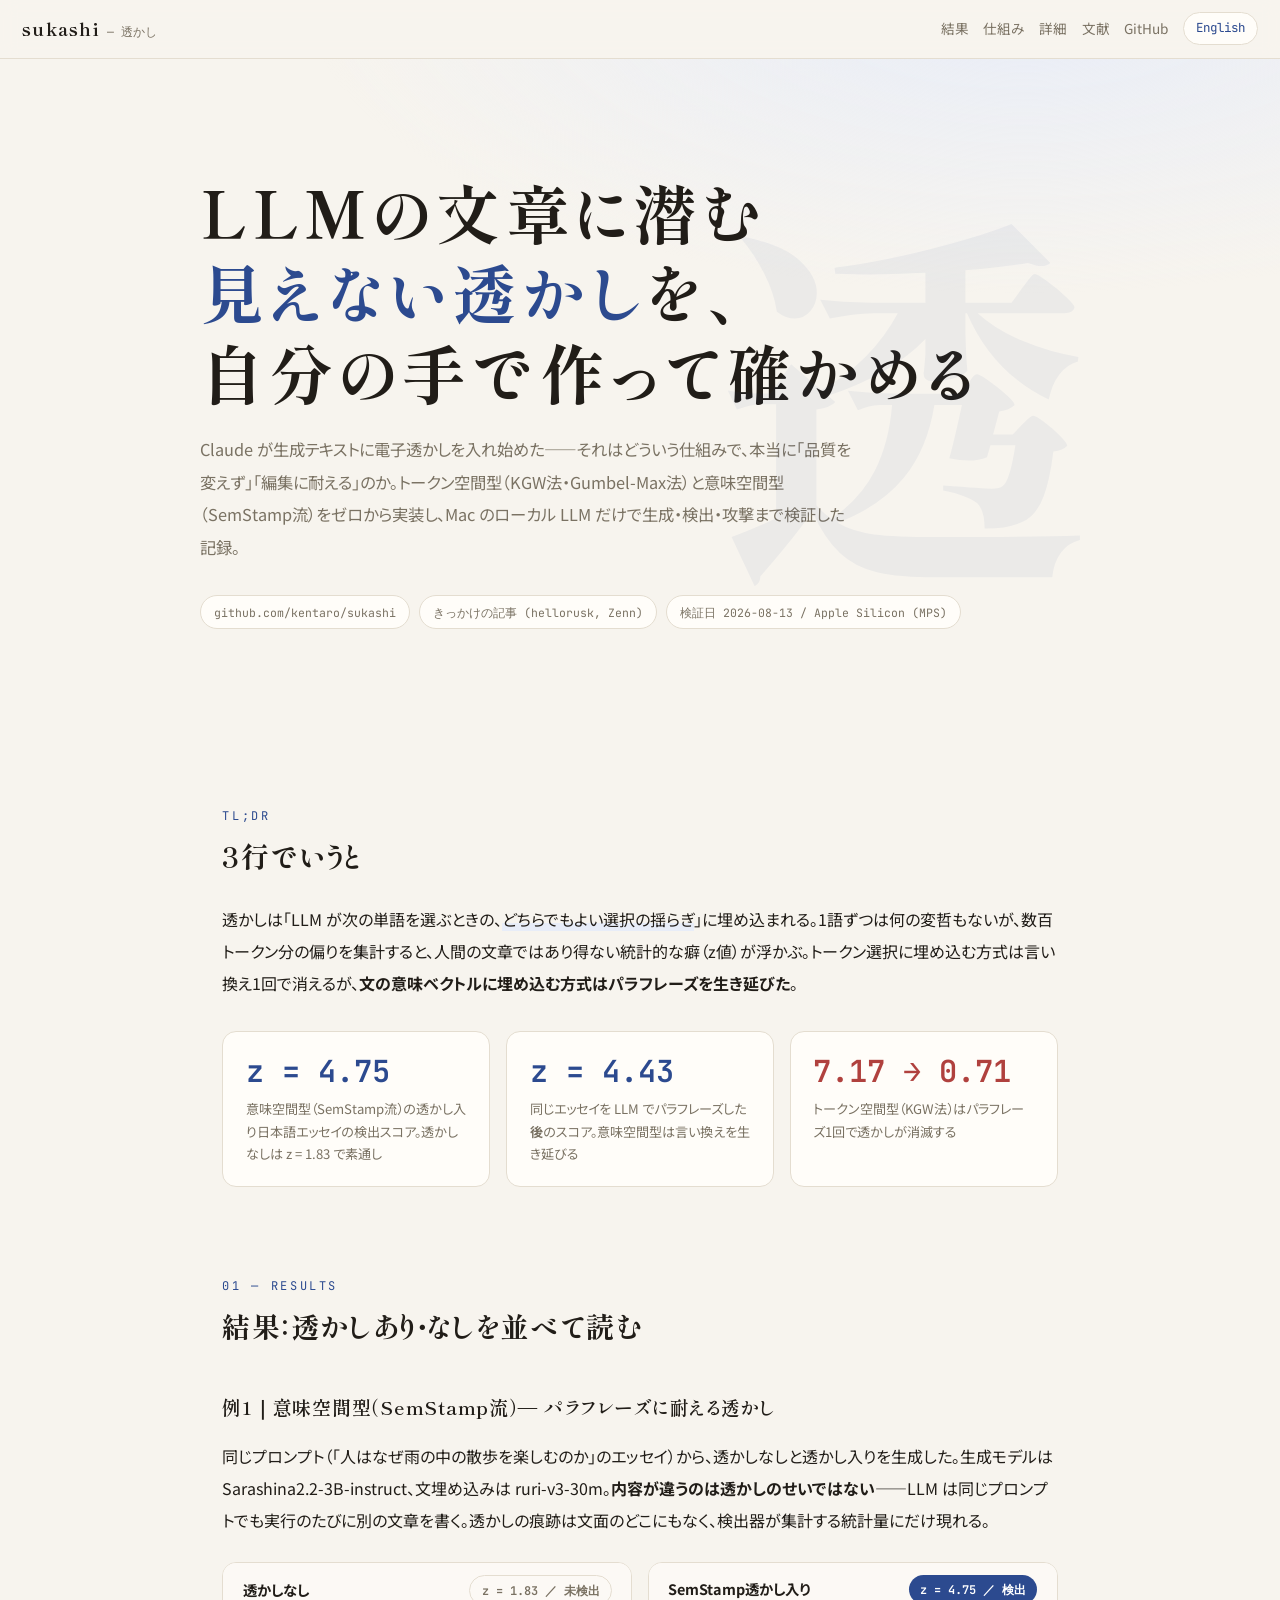
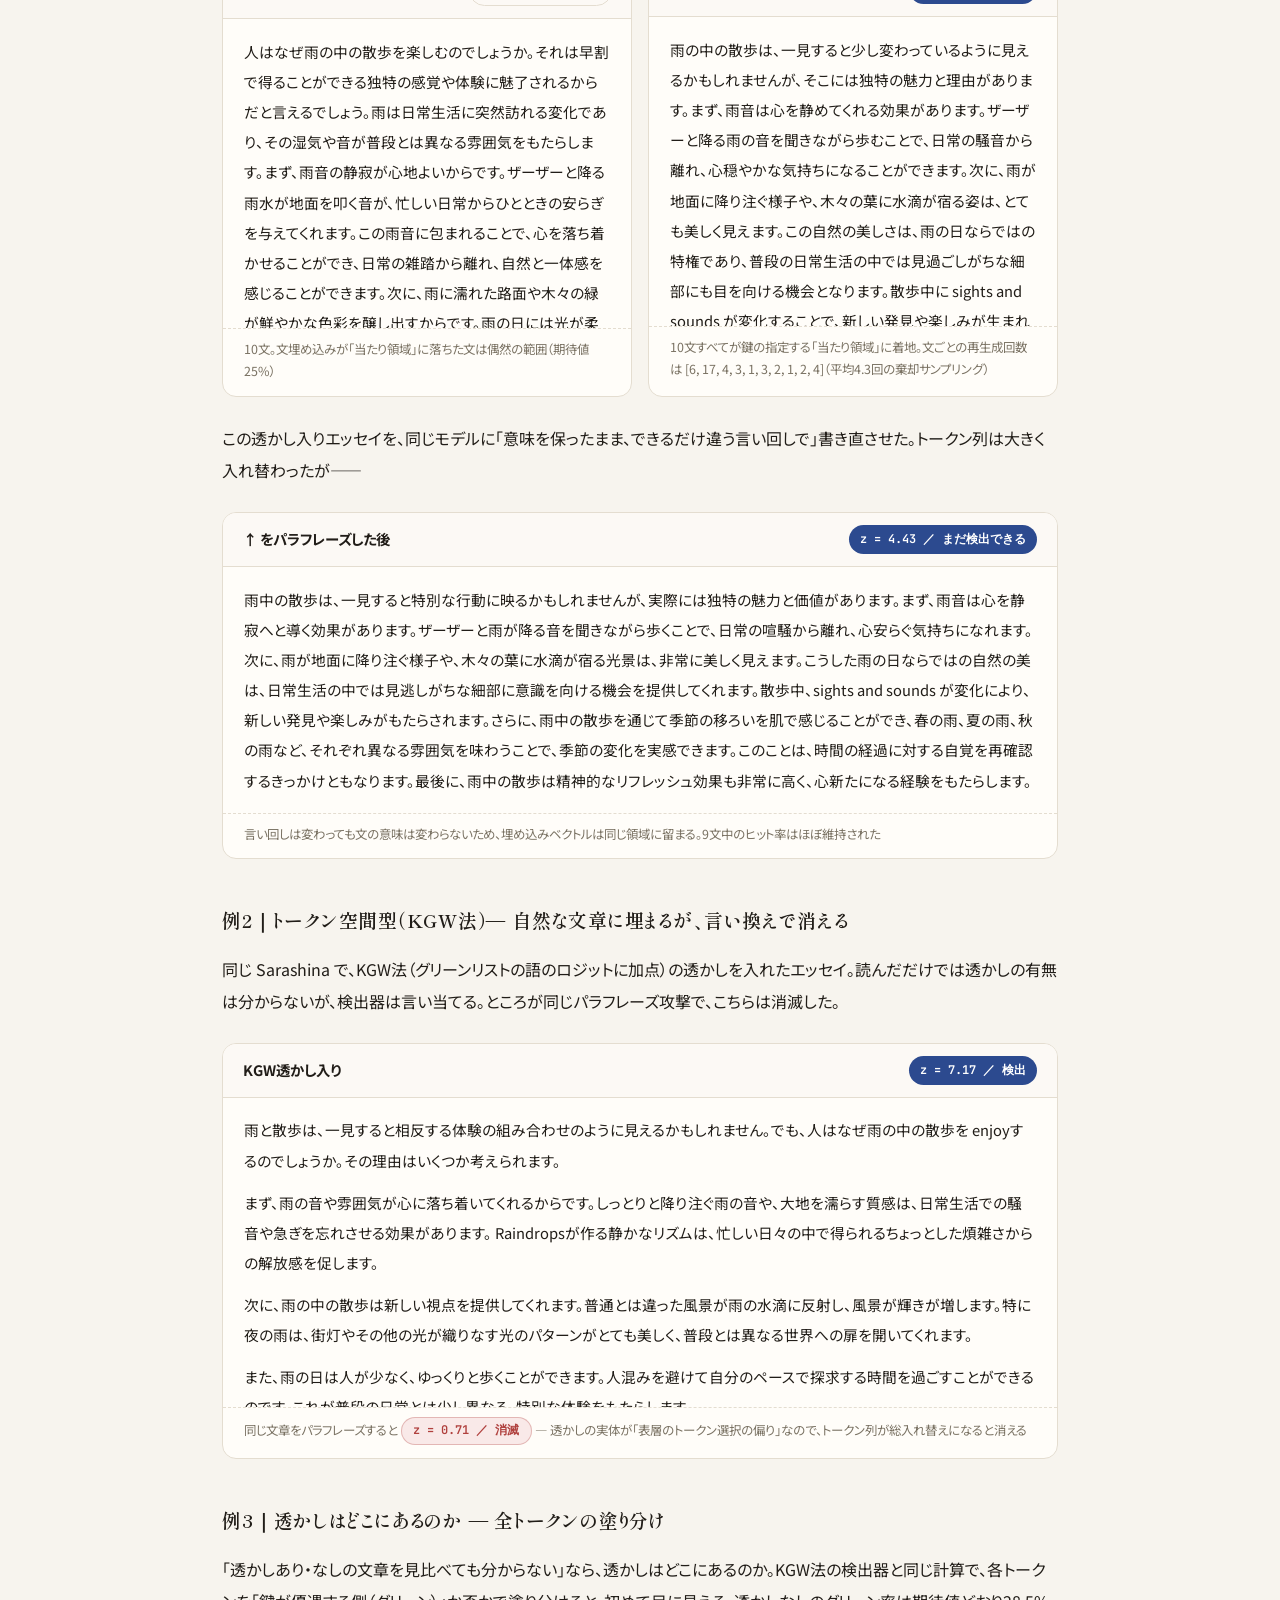
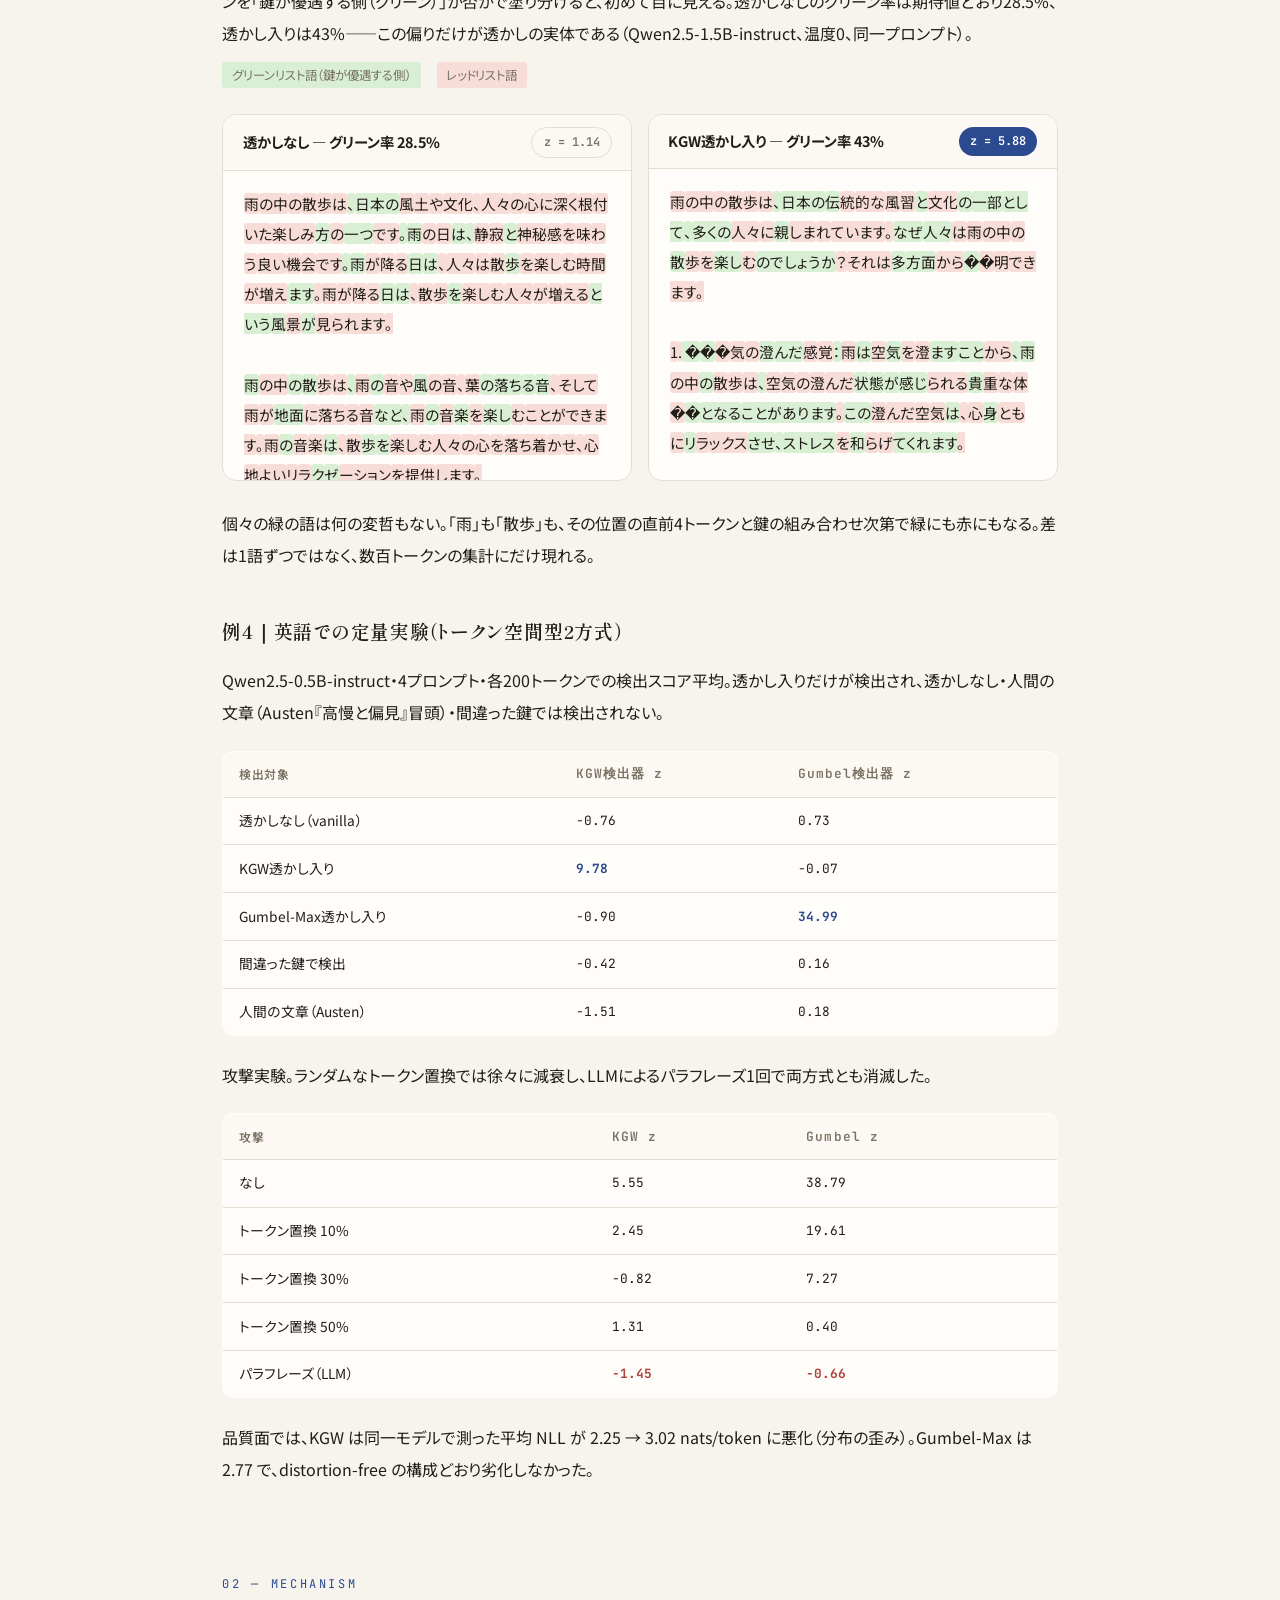
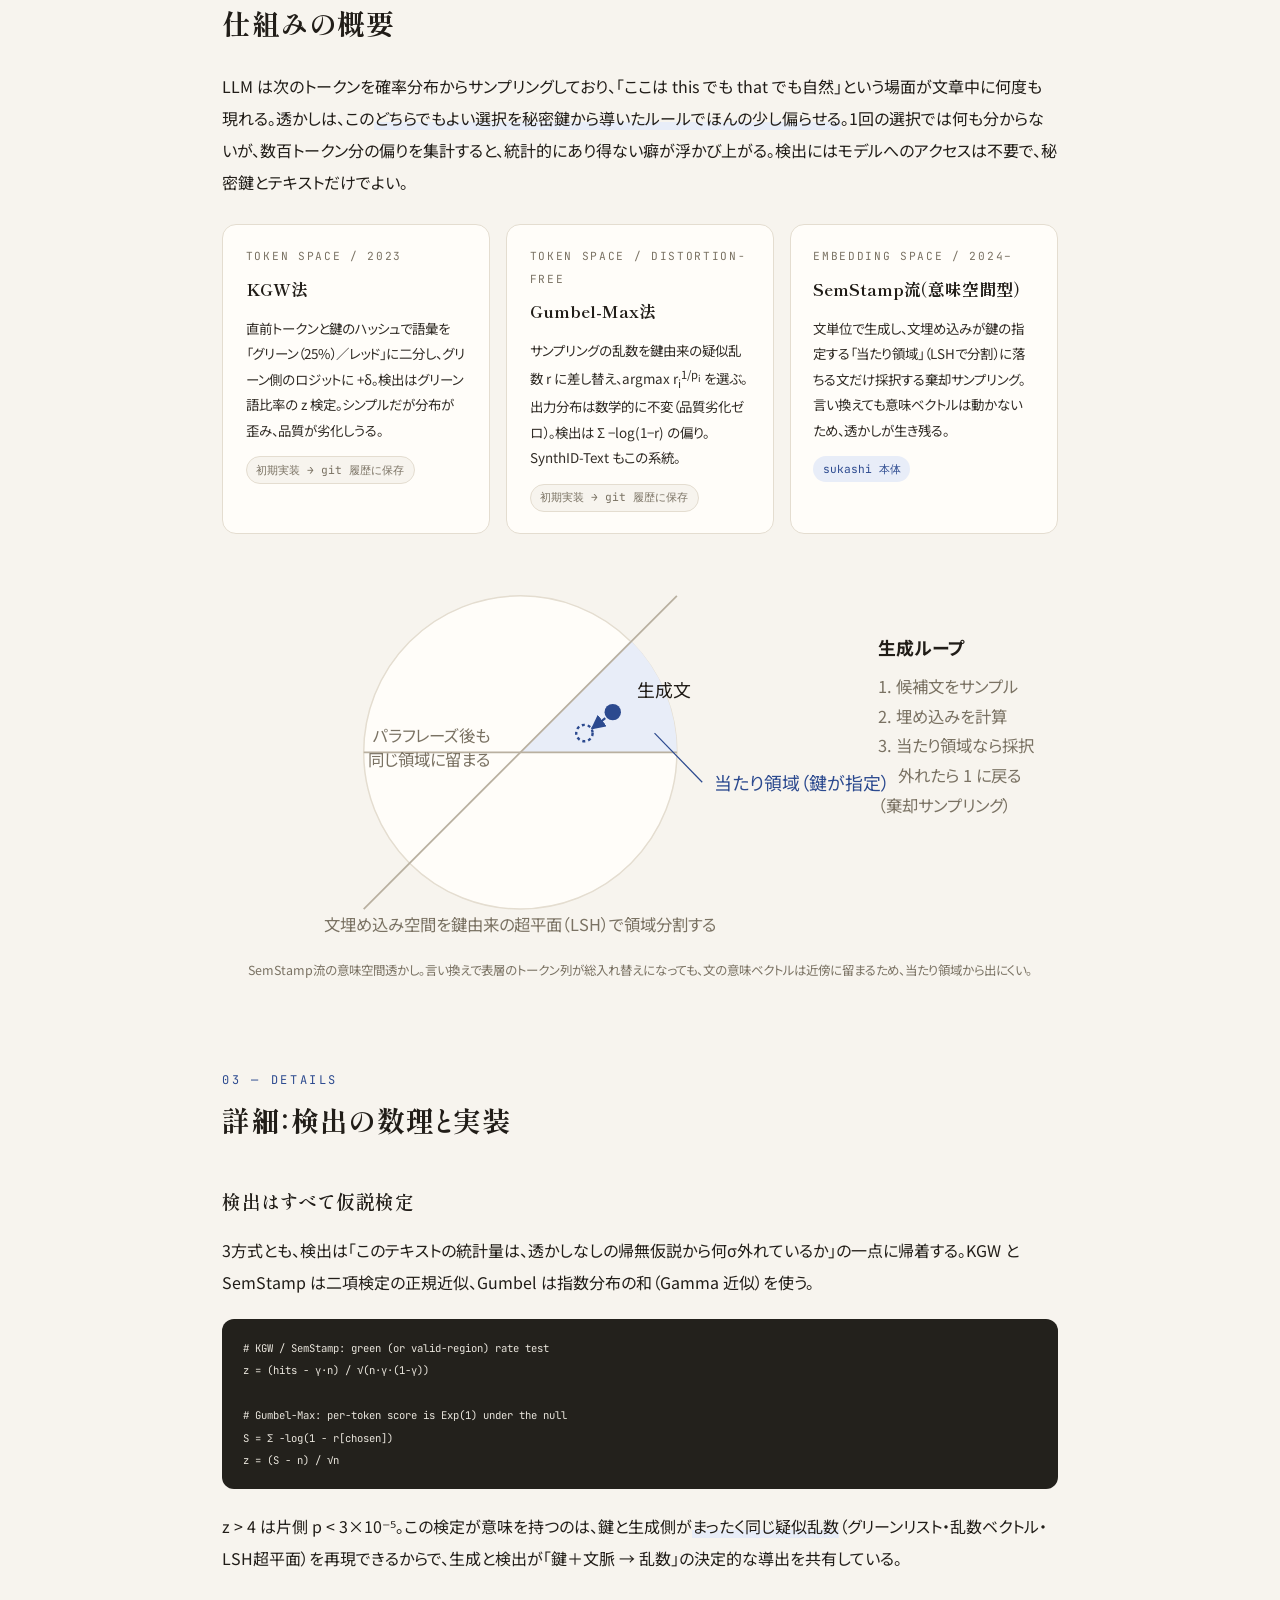
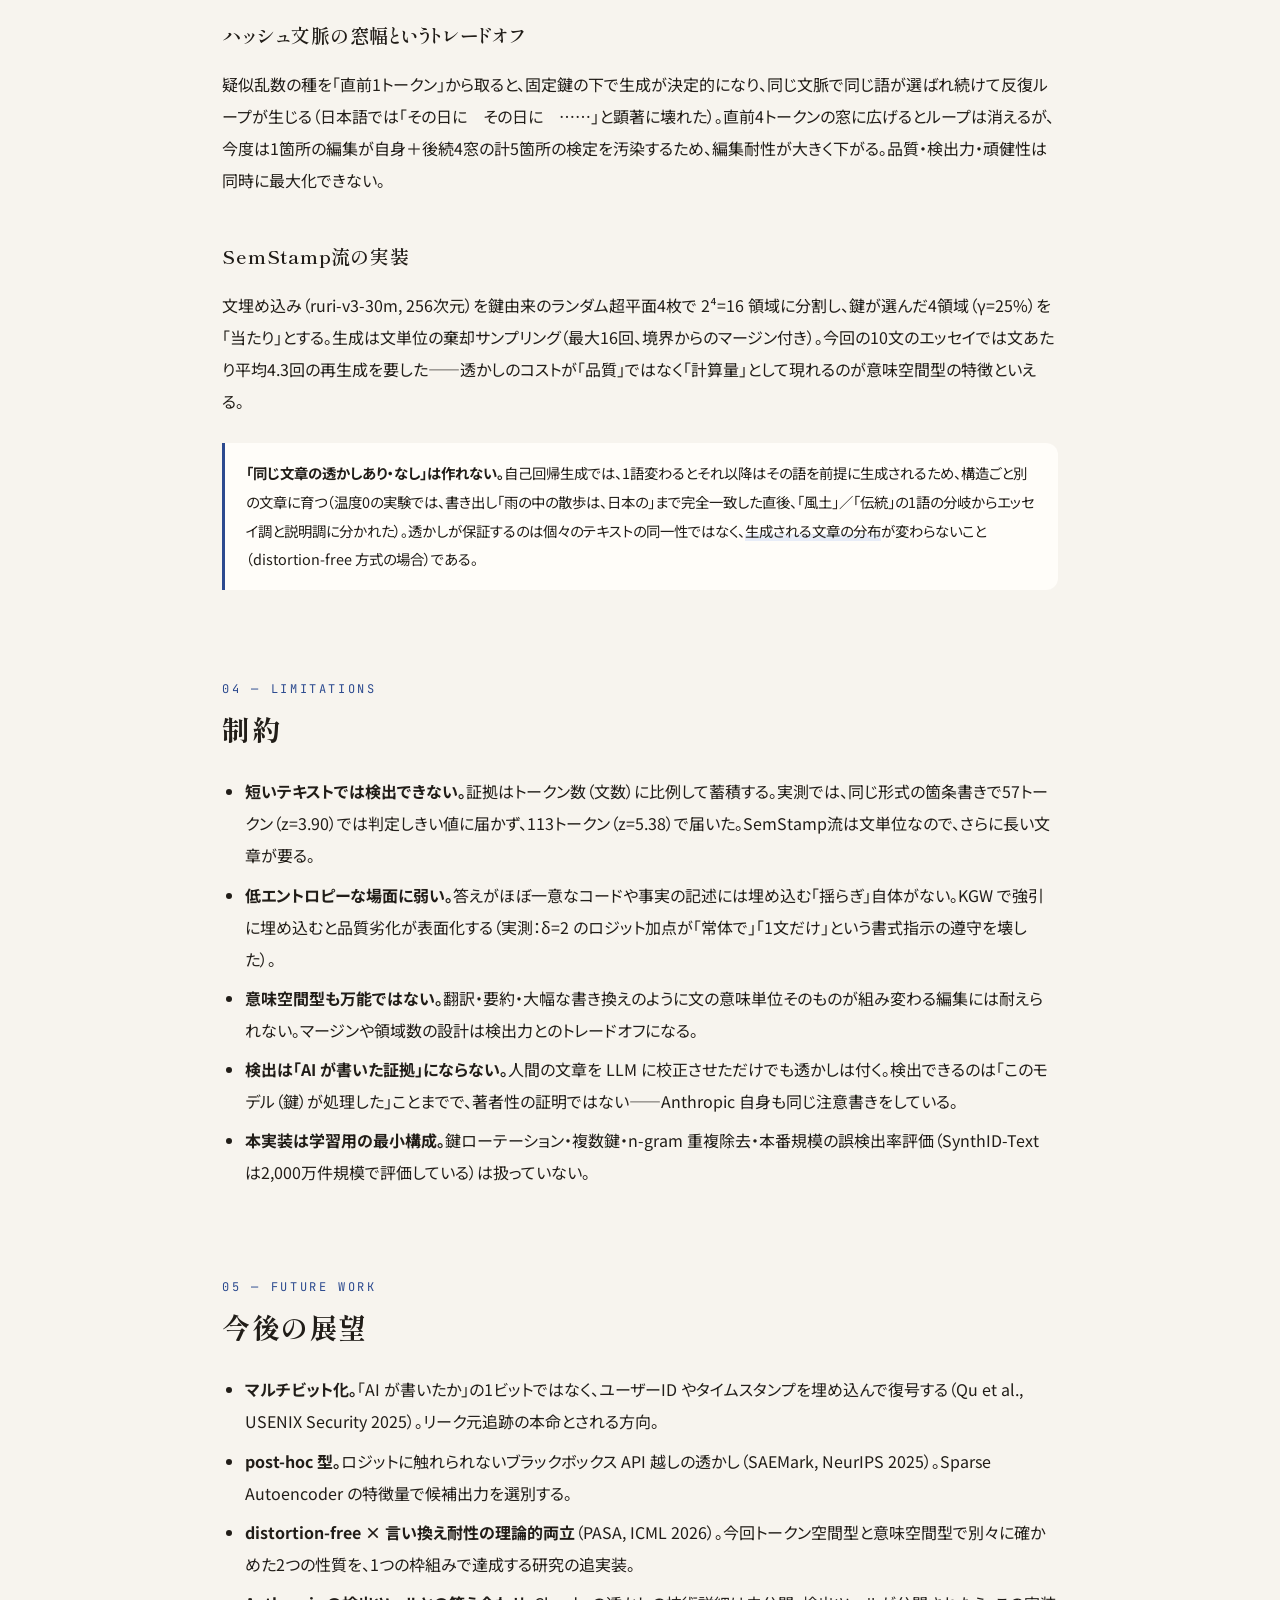
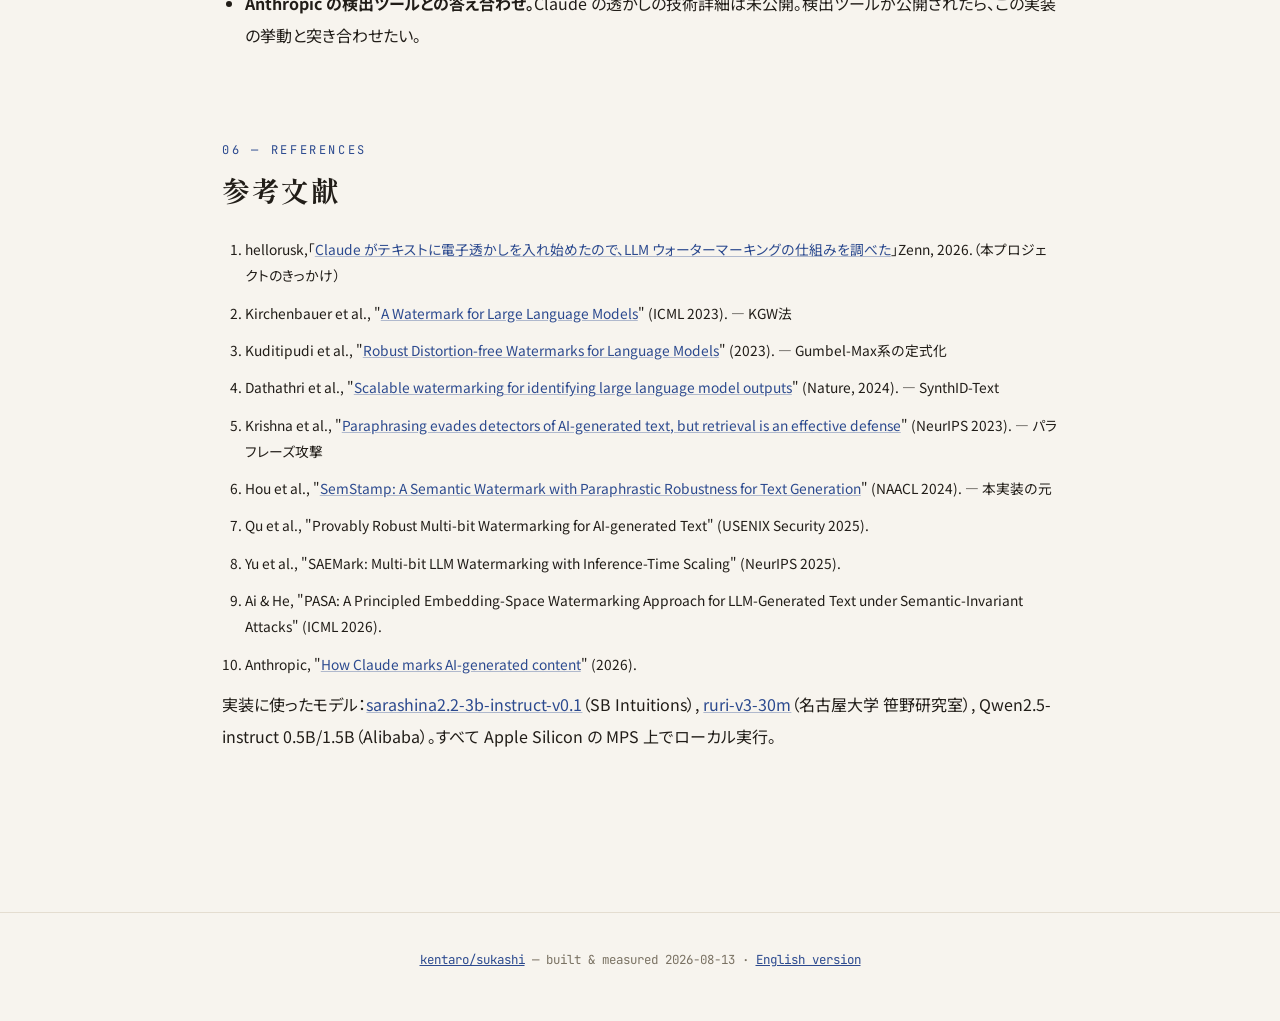
==== docs/index.html @ 8abce8b2 "Add bilingual GitHub Pages site with results, mechanism, and references" ====
<!doctype html>
<html lang="ja">
<head>
<meta charset="utf-8">
<meta name="viewport" content="width=device-width, initial-scale=1">
<title>sukashi — LLMテキスト電子透かしをスクラッチ実装して確かめる</title>
<meta name="description" content="LLMテキスト電子透かし（KGW法・Gumbel-Max法・SemStamp流意味空間型）をゼロから実装し、検出・攻撃・パラフレーズ耐性をローカルLLMで検証した記録">
<link rel="icon" href="data:image/svg+xml,<svg xmlns='http://www.w3.org/2000/svg' viewBox='0 0 100 100'><text y='.9em' font-size='90'>💠</text></svg>">
<link rel="preconnect" href="https://fonts.googleapis.com">
<link rel="preconnect" href="https://fonts.gstatic.com" crossorigin>
<link href="https://fonts.googleapis.com/css2?family=Shippori+Mincho:wght@500;600;700&family=Noto+Sans+JP:wght@400;500;700&family=JetBrains+Mono:wght@400;600&display=swap" rel="stylesheet">
<link rel="stylesheet" href="assets/style.css">
</head>
<body>

<nav>
  <a class="brand" href="#">sukashi<small>— 透かし</small></a>
  <div class="links">
    <a href="#results">結果</a>
    <a href="#how">仕組み</a>
    <a href="#details">詳細</a>
    <a href="#refs">文献</a>
    <a href="https://github.com/kentaro/sukashi">GitHub</a>
    <a class="lang" href="en/">English</a>
  </div>
</nav>

<header class="hero">
  <div class="hero-inner">
    <div class="glyph">透</div>
    <h1>LLMの文章に潜む<br><span class="accent">見えない透かし</span>を、<br>自分の手で作って確かめる</h1>
    <p class="tagline">Claude が生成テキストに電子透かしを入れ始めた——それはどういう仕組みで、本当に「品質を変えず」「編集に耐える」のか。トークン空間型（KGW法・Gumbel-Max法）と意味空間型（SemStamp流）をゼロから実装し、Mac のローカル LLM だけで生成・検出・攻撃まで検証した記録。</p>
    <div class="meta">
      <a class="chip" href="https://github.com/kentaro/sukashi">github.com/kentaro/sukashi</a>
      <a class="chip" href="https://zenn.dev/hellorusk/articles/3328866ca9e922">きっかけの記事 (hellorusk, Zenn)</a>
      <span class="chip">検証日 2026-08-13 / Apple Silicon (MPS)</span>
    </div>
  </div>
</header>

<main>

<section id="tldr">
  <span class="sec-label">TL;DR</span>
  <h2>3行でいうと</h2>
  <p>透かしは「LLM が次の単語を選ぶときの、<em>どちらでもよい選択の揺らぎ</em>」に埋め込まれる。1語ずつは何の変哲もないが、数百トークン分の偏りを集計すると、人間の文章ではあり得ない統計的な癖（z値）が浮かぶ。トークン選択に埋め込む方式は言い換え1回で消えるが、<strong>文の意味ベクトルに埋め込む方式はパラフレーズを生き延びた</strong>。</p>
  <div class="stats">
    <div class="stat"><div class="num">z = 4.75</div><div class="desc">意味空間型（SemStamp流）の透かし入り日本語エッセイの検出スコア。透かしなしは z = 1.83 で素通し</div></div>
    <div class="stat"><div class="num">z = 4.43</div><div class="desc">同じエッセイを LLM でパラフレーズした<strong>後</strong>のスコア。意味空間型は言い換えを生き延びる</div></div>
    <div class="stat"><div class="num dead">7.17 → 0.71</div><div class="desc">トークン空間型（KGW法）はパラフレーズ1回で透かしが消滅する</div></div>
  </div>
</section>

<section id="results">
  <span class="sec-label">01 — Results</span>
  <h2>結果：透かしあり・なしを並べて読む</h2>

  <h3>例1｜意味空間型（SemStamp流）— パラフレーズに耐える透かし</h3>
  <p>同じプロンプト（「人はなぜ雨の中の散歩を楽しむのか」のエッセイ）から、透かしなしと透かし入りを生成した。生成モデルは Sarashina2.2-3B-instruct、文埋め込みは ruri-v3-30m。<strong>内容が違うのは透かしのせいではない</strong>——LLM は同じプロンプトでも実行のたびに別の文章を書く。透かしの痕跡は文面のどこにもなく、検出器が集計する統計量にだけ現れる。</p>

  <div class="pair-wrap"><div class="pair">
    <div class="sample">
      <div class="head"><span class="t">透かしなし</span><span class="z miss">z = 1.83 ／ 未検出</span></div>
      <div class="body"><p>人はなぜ雨の中の散歩を楽しむのでしょうか。それは早割で得ることができる独特の感覚や体験に魅了されるからだと言えるでしょう。雨は日常生活に突然訪れる変化であり、その湿気や音が普段とは異なる雰囲気をもたらします。まず、雨音の静寂が心地よいからです。ザーザーと降る雨水が地面を叩く音が、忙しい日常からひとときの安らぎを与えてくれます。この雨音に包まれることで、心を落ち着かせることができ、日常の雑踏から離れ、自然と一体感を感じることができます。次に、雨に濡れた路面や木々の緑が鮮やかな色彩を醸し出すからです。雨の日には光が柔らかく散乱し、世界がより幻想的に見えるのです。特に、濡れた葉っぱや地面に反射する太陽光が描く光の帯は、見る者に不思議な美しさを感じさせます。こうした視覚的な楽しさが、雨の中の散歩をより魅力的なものにします。</p></div>
      <div class="note">10文。文埋め込みが「当たり領域」に落ちた文は偶然の範囲（期待値25%）</div>
    </div>
    <div class="sample">
      <div class="head"><span class="t">SemStamp透かし入り</span><span class="z hit">z = 4.75 ／ 検出</span></div>
      <div class="body"><p>雨の中の散歩は、一見すると少し変わっているように見えるかもしれませんが、そこには独特の魅力と理由があります。まず、雨音は心を静めてくれる効果があります。ザーザーと降る雨の音を聞きながら歩むことで、日常の騒音から離れ、心穏やかな気持ちになることができます。次に、雨が地面に降り注ぐ様子や、木々の葉に水滴が宿る姿は、とても美しく見えます。この自然の美しさは、雨の日ならではの特権であり、普段の日常生活の中では見過ごしがちな細部にも目を向ける機会となります。散歩中に sights and sounds が変化することで、新しい発見や楽しみが生まれます。さらに、雨中の散歩は季節の移り変わりを肌で感じることができます。春の雨、夏の雨、秋の雨、それぞれ異なる雰囲気があり、それを感じるたびに季節の変化を実感することができます。このことは、時間の流れに対する意識を改めて見直すきっかけにもなります。また、雨中の散歩は精神的なリフレッシュ効果も抜群です。</p></div>
      <div class="note">10文すべてが鍵の指定する「当たり領域」に着地。文ごとの再生成回数は [6, 17, 4, 3, 1, 3, 2, 1, 2, 4]（平均4.3回の棄却サンプリング）</div>
    </div>
  </div></div>

  <p>この透かし入りエッセイを、同じモデルに「意味を保ったまま、できるだけ違う言い回しで」書き直させた。トークン列は大きく入れ替わったが——</p>

  <div class="sample">
    <div class="head"><span class="t">↑ をパラフレーズした後</span><span class="z hit">z = 4.43 ／ まだ検出できる</span></div>
    <div class="body"><p>雨中の散歩は、一見すると特別な行動に映るかもしれませんが、実際には独特の魅力と価値があります。まず、雨音は心を静寂へと導く効果があります。ザーザーと雨が降る音を聞きながら歩くことで、日常の喧騒から離れ、心安らぐ気持ちになれます。次に、雨が地面に降り注ぐ様子や、木々の葉に水滴が宿る光景は、非常に美しく見えます。こうした雨の日ならではの自然の美は、日常生活の中では見逃しがちな細部に意識を向ける機会を提供してくれます。散歩中、sights and sounds が変化により、新しい発見や楽しみがもたらされます。さらに、雨中の散歩を通じて季節の移ろいを肌で感じることができ、春の雨、夏の雨、秋の雨など、それぞれ異なる雰囲気を味わうことで、季節の変化を実感できます。このことは、時間の経過に対する自覚を再確認するきっかけともなります。最後に、雨中の散歩は精神的なリフレッシュ効果も非常に高く、心新たになる経験をもたらします。</p></div>
    <div class="note">言い回しは変わっても文の意味は変わらないため、埋め込みベクトルは同じ領域に留まる。9文中のヒット率はほぼ維持された</div>
  </div>

  <h3>例2｜トークン空間型（KGW法）— 自然な文章に埋まるが、言い換えで消える</h3>
  <p>同じ Sarashina で、KGW法（グリーンリストの語のロジットに加点）の透かしを入れたエッセイ。読んだだけでは透かしの有無は分からないが、検出器は言い当てる。ところが同じパラフレーズ攻撃で、こちらは消滅した。</p>

  <div class="sample">
    <div class="head"><span class="t">KGW透かし入り</span><span class="z hit">z = 7.17 ／ 検出</span></div>
    <div class="body">
      <p>雨と散歩は、一見すると相反する体験の組み合わせのように見えるかもしれません。でも、人はなぜ雨の中の散歩を enjoyするのでしょうか。その理由はいくつか考えられます。</p>
      <p>まず、雨の音や雰囲気が心に落ち着いてくれるからです。しっとりと降り注ぐ雨の音や、大地を濡らす質感は、日常生活での騒音や急ぎを忘れさせる効果があります。 Raindropsが作る静かなリズムは、忙しい日々の中で得られるちょっとした煩雑さからの解放感を促します。</p>
      <p>次に、雨の中の散歩は新しい視点を提供してくれます。普通とは違った風景が雨の水滴に反射し、風景が輝きが増します。特に夜の雨は、街灯やその他の光が織りなす光のパターンがとても美しく、普段とは異なる世界への扉を開いてくれます。</p>
      <p>また、雨の日は人が少なく、ゆっくりと歩くことができます。人混みを避けて自分のペースで探求する時間を過ごすことができるのです。これが普段の日常とは少し異なる、特別な体験をもたらします。</p>
      <p>最後に、雨の中の散歩は自己発見の場ともなり得ます。静かに自分を省みる時間を持つことで、普段見逃しがちな感情や思考を整理することができます。雨に濡れることによる肌感覚も、新たなインスピレーションを引き出すきっかけとなります。</p>
    </div>
    <div class="note">同じ文章をパラフレーズすると <span class="z dead">z = 0.71 ／ 消滅</span> — 透かしの実体が「表層のトークン選択の偏り」なので、トークン列が総入れ替えになると消える</div>
  </div>

  <h3>例3｜透かしはどこにあるのか — 全トークンの塗り分け</h3>
  <p>「透かしあり・なしの文章を見比べても分からない」なら、透かしはどこにあるのか。KGW法の検出器と同じ計算で、各トークンを「鍵が優遇する側（グリーン）」か否かで塗り分けると、初めて目に見える。透かしなしのグリーン率は期待値どおり28.5%、透かし入りは43%——この偏りだけが透かしの実体である（Qwen2.5-1.5B-instruct、温度0、同一プロンプト）。</p>
  <div class="legend"><span class="g">グリーンリスト語（鍵が優遇する側）</span><span class="r">レッドリスト語</span></div>
  <div class="pair-wrap"><div class="pair">
    <div class="sample">
      <div class="head"><span class="t">透かしなし — グリーン率 28.5%</span><span class="z miss">z = 1.14</span></div>
      <div class="body tokens"><span class="r">雨</span><span class="r">の中</span><span class="r">の</span><span class="r">散</span><span class="r">歩</span><span class="r">は</span><span class="g">、</span><span class="g">日本の</span><span class="r">風</span><span class="r">土</span><span class="r">や</span><span class="r">文化</span><span class="r">、</span><span class="r">人々</span><span class="r">の</span><span class="r">心</span><span class="r">に</span><span class="r">深</span><span class="r">く</span><span class="r">根</span><span class="r">付</span><span class="r">いた</span><span class="r">楽しみ</span><span class="g">方</span><span class="r">の</span><span class="g">一つ</span><span class="r">です</span><span class="g">。</span><span class="g">雨</span><span class="r">の</span><span class="r">日</span><span class="g">は</span><span class="g">、</span><span class="r">静</span><span class="r">寂</span><span class="g">と</span><span class="r">神秘</span><span class="r">感</span><span class="r">を</span><span class="r">味</span><span class="r">わ</span><span class="r">う</span><span class="r">良い</span><span class="r">機</span><span class="r">会</span><span class="r">です</span><span class="g">。</span><span class="g">雨</span><span class="r">が</span><span class="r">降</span><span class="r">る</span><span class="g">日</span><span class="g">は</span><span class="r">、</span><span class="r">人々</span><span class="r">は</span><span class="r">散</span><span class="g">歩</span><span class="r">を</span><span class="r">楽し</span><span class="r">む</span><span class="r">時間</span><span class="r">が増え</span><span class="g">ます</span><span class="r">。</span><span class="r">雨</span><span class="r">が</span><span class="r">降</span><span class="r">る</span><span class="g">日</span><span class="g">は</span><span class="r">、</span><span class="r">散</span><span class="r">歩</span><span class="g">を</span><span class="r">楽し</span><span class="r">む</span><span class="r">人々</span><span class="r">が</span><span class="r">増</span><span class="r">える</span><span class="g">という</span><span class="g">風</span><span class="r">景</span><span class="g">が</span><span class="r">見</span><span class="r">られます</span><span class="r">。<br><br></span><span class="g">雨</span><span class="r">の中</span><span class="g">の</span><span class="g">散</span><span class="r">歩</span><span class="r">は</span><span class="g">、</span><span class="r">雨</span><span class="g">の</span><span class="r">音</span><span class="r">や</span><span class="g">風</span><span class="r">の</span><span class="r">音</span><span class="r">、</span><span class="r">葉</span><span class="g">の</span><span class="g">落ち</span><span class="g">る</span><span class="g">音</span><span class="r">、</span><span class="r">そして</span><span class="r">雨</span><span class="r">が</span><span class="g">地面</span><span class="r">に</span><span class="r">落ち</span><span class="r">る</span><span class="r">音</span><span class="g">など</span><span class="g">、</span><span class="r">雨</span><span class="g">の</span><span class="r">音</span><span class="g">楽</span><span class="r">を</span><span class="g">楽し</span><span class="r">む</span><span class="r">ことができます</span><span class="r">。</span><span class="r">雨</span><span class="g">の</span><span class="r">音</span><span class="r">楽</span><span class="g">は</span><span class="r">、</span><span class="r">散</span><span class="g">歩</span><span class="g">を</span><span class="r">楽し</span><span class="r">む</span><span class="r">人々</span><span class="r">の</span><span class="r">心</span><span class="r">を</span><span class="r">落ち着</span><span class="r">か</span><span class="r">せ</span><span class="r">、</span><span class="r">心</span><span class="r">地</span><span class="r">よい</span><span class="r">リ</span><span class="r">ラ</span><span class="g">ク</span><span class="g">ゼ</span><span class="r">ーション</span><span class="r">を</span><span class="r">提供</span><span class="r">します</span><span class="r">。<br><br></span><span class="g">また</span><span class="r">、</span><span class="r">雨</span><span class="r">の中</span><span class="g">の</span><span class="r">散</span><span class="r">歩</span><span class="r">は</span><span class="g">、</span><span class="r">雨</span><span class="g">の</span><span class="r">色</span><span class="g">や</span><span class="g">雨</span><span class="g">の</span><span class="g">風</span><span class="r">景</span><span class="r">を</span><span class="g">楽し</span><span class="r">む</span><span class="g">ことができます</span><span class="r">。</span><span class="r">雨</span><span class="g">の</span><span class="r">色</span><span class="r">は</span><span class="r">、</span><span class="r">青</span><span class="r">や</span><span class="r">紫</span><span class="r">、</span><span class="r">赤</span><span class="g">など</span><span class="r">、</span><span class="g">様々な</span><span class="r">色</span><span class="r">を</span><span class="r">楽し</span><span class="g">む</span><span class="r">ことができます</span><span class="r">。</span></div>
    </div>
    <div class="sample">
      <div class="head"><span class="t">KGW透かし入り — グリーン率 43%</span><span class="z hit">z = 5.88</span></div>
      <div class="body tokens"><span class="r">雨</span><span class="r">の中</span><span class="r">の</span><span class="r">散</span><span class="r">歩</span><span class="r">は</span><span class="g">、</span><span class="g">日本の</span><span class="g">伝</span><span class="r">統</span><span class="r">的な</span><span class="r">風</span><span class="r">習</span><span class="g">と</span><span class="r">文化</span><span class="g">の</span><span class="g">一部</span><span class="g">として</span><span class="g">、</span><span class="g">多くの</span><span class="r">人々</span><span class="r">に</span><span class="g">親</span><span class="r">しま</span><span class="r">れ</span><span class="r">ています</span><span class="r">。</span><span class="g">なぜ</span><span class="g">人々</span><span class="r">は</span><span class="r">雨</span><span class="r">の中</span><span class="r">の</span><span class="g">散</span><span class="r">歩</span><span class="r">を</span><span class="g">楽し</span><span class="r">む</span><span class="g">のでしょうか</span><span class="r">？</span><span class="r">それは</span><span class="g">多</span><span class="g">方面</span><span class="r">から</span><span class="g">�</span><span class="r">�</span><span class="r">明</span><span class="r">できます</span><span class="r">。<br><br></span><span class="r">1</span><span class="r">.</span><span class="g"> �</span><span class="g">�</span><span class="r">�</span><span class="r">気</span><span class="r">の</span><span class="g">澄</span><span class="g">んだ</span><span class="r">感</span><span class="r">覚</span><span class="g">：</span><span class="r">雨</span><span class="g">は</span><span class="r">空</span><span class="g">気</span><span class="r">を</span><span class="r">澄</span><span class="g">ます</span><span class="g">こと</span><span class="r">から</span><span class="g">、</span><span class="g">雨</span><span class="r">の中</span><span class="g">の</span><span class="r">散</span><span class="r">歩</span><span class="r">は</span><span class="g">、</span><span class="r">空</span><span class="r">気</span><span class="r">の</span><span class="r">澄</span><span class="r">んだ</span><span class="g">状</span><span class="g">態</span><span class="g">が</span><span class="g">感じ</span><span class="r">られる</span><span class="g">貴</span><span class="r">重</span><span class="r">な</span><span class="r">体</span><span class="r">�</span><span class="g">�</span><span class="g">となる</span><span class="g">ことがあります</span><span class="r">。</span><span class="g">この</span><span class="r">澄</span><span class="r">んだ</span><span class="r">空</span><span class="r">気</span><span class="g">は</span><span class="r">、</span><span class="r">心</span><span class="g">身</span><span class="r">とも</span><span class="r">に</span><span class="g">リ</span><span class="r">ラ</span><span class="r">ックス</span><span class="g">させ</span><span class="g">、</span><span class="g">ストレス</span><span class="r">を</span><span class="g">和</span><span class="r">ら</span><span class="r">げ</span><span class="g">てくれ</span><span class="g">ます</span><span class="r">。<br><br></span><span class="g">2</span><span class="g">.</span><span class="g"> </span><span class="r">人</span><span class="r">間</span><span class="r">の</span><span class="g">心理</span><span class="g">的な</span><span class="r">反</span><span class="g">�</span><span class="r">�</span><span class="r">：</span><span class="g">雨</span><span class="r">の中</span><span class="r">の</span><span class="g">散</span><span class="r">歩</span><span class="r">は</span><span class="g">、</span><span class="g">人々</span><span class="g">が</span><span class="g">自然</span><span class="g">の</span><span class="g">力を</span><span class="r">体</span><span class="r">�</span><span class="r">�</span><span class="g">する</span><span class="r">機</span><span class="r">会</span><span class="g">となる</span><span class="g">ため</span><span class="r">、</span><span class="g">心理</span><span class="g">的な</span><span class="r">反</span><span class="g">�</span><span class="r">�</span><span class="g">にも</span><span class="g">影響</span><span class="g">を</span><span class="r">及</span><span class="r">ぼ</span><span class="r">します</span><span class="r">。</span><span class="r">雨</span><span class="g">が</span><span class="r">降</span><span class="g">った</span><span class="g">とき</span><span class="r">、</span><span class="r">人々</span><span class="r">は</span><span class="g">心</span><span class="r">地</span><span class="g">よく</span><span class="r">、</span><span class="g">�</span><span class="r">�</span><span class="g">や</span><span class="r">か</span><span class="g">になる</span><span class="g">ことができます</span><span class="g">。<br><br></span><span class="r">3</span><span class="g">.</span><span class="g"> �</span><span class="r">�</span><span class="r">�</span><span class="r">光</span><span class="r">の</span><span class="g">目的</span><span class="r">：</span><span class="r">雨</span><span class="r">の中</span><span class="r">の</span><span class="g">散</span><span class="r">歩</span><span class="r">は</span></div>
    </div>
  </div></div>
  <p>個々の緑の語は何の変哲もない。「雨」も「散歩」も、その位置の直前4トークンと鍵の組み合わせ次第で緑にも赤にもなる。差は1語ずつではなく、数百トークンの集計にだけ現れる。</p>

  <h3>例4｜英語での定量実験（トークン空間型2方式）</h3>
  <p>Qwen2.5-0.5B-instruct・4プロンプト・各200トークンでの検出スコア平均。透かし入りだけが検出され、透かしなし・人間の文章（Austen『高慢と偏見』冒頭）・間違った鍵では検出されない。</p>
  <div class="tbl-wrap"><table>
    <tr><th>検出対象</th><th class="mono">KGW検出器 z</th><th class="mono">Gumbel検出器 z</th></tr>
    <tr><td>透かしなし（vanilla）</td><td class="mono">-0.76</td><td class="mono">0.73</td></tr>
    <tr><td>KGW透かし入り</td><td class="mono"><span class="hi">9.78</span></td><td class="mono">-0.07</td></tr>
    <tr><td>Gumbel-Max透かし入り</td><td class="mono">-0.90</td><td class="mono"><span class="hi">34.99</span></td></tr>
    <tr><td>間違った鍵で検出</td><td class="mono">-0.42</td><td class="mono">0.16</td></tr>
    <tr><td>人間の文章（Austen）</td><td class="mono">-1.51</td><td class="mono">0.18</td></tr>
  </table></div>
  <p>攻撃実験。ランダムなトークン置換では徐々に減衰し、LLMによるパラフレーズ1回で両方式とも消滅した。</p>
  <div class="tbl-wrap"><table>
    <tr><th>攻撃</th><th class="mono">KGW z</th><th class="mono">Gumbel z</th></tr>
    <tr><td>なし</td><td class="mono">5.55</td><td class="mono">38.79</td></tr>
    <tr><td>トークン置換 10%</td><td class="mono">2.45</td><td class="mono">19.61</td></tr>
    <tr><td>トークン置換 30%</td><td class="mono">-0.82</td><td class="mono">7.27</td></tr>
    <tr><td>トークン置換 50%</td><td class="mono">1.31</td><td class="mono">0.40</td></tr>
    <tr><td>パラフレーズ（LLM）</td><td class="mono"><span class="lo">-1.45</span></td><td class="mono"><span class="lo">-0.66</span></td></tr>
  </table></div>
  <p>品質面では、KGW は同一モデルで測った平均 NLL が 2.25 → 3.02 nats/token に悪化（分布の歪み）。Gumbel-Max は 2.77 で、distortion-free の構成どおり劣化しなかった。</p>
</section>

<section id="how">
  <span class="sec-label">02 — Mechanism</span>
  <h2>仕組みの概要</h2>
  <p>LLM は次のトークンを確率分布からサンプリングしており、「ここは this でも that でも自然」という場面が文章中に何度も現れる。透かしは、この<em>どちらでもよい選択を秘密鍵から導いたルールでほんの少し偏らせる</em>。1回の選択では何も分からないが、数百トークン分の偏りを集計すると、統計的にあり得ない癖が浮かび上がる。検出にはモデルへのアクセスは不要で、秘密鍵とテキストだけでよい。</p>

  <div class="schemes">
    <div class="scheme">
      <div class="k">TOKEN SPACE / 2023</div>
      <h4>KGW法</h4>
      <p>直前トークンと鍵のハッシュで語彙を「グリーン（25%）／レッド」に二分し、グリーン側のロジットに +δ。検出はグリーン語比率の z 検定。シンプルだが分布が歪み、品質が劣化しうる。</p>
      <span class="tag hist">初期実装 → git 履歴に保存</span>
    </div>
    <div class="scheme">
      <div class="k">TOKEN SPACE / DISTORTION-FREE</div>
      <h4>Gumbel-Max法</h4>
      <p>サンプリングの乱数を鍵由来の疑似乱数 r に差し替え、argmax r<sub>i</sub><sup>1/p<sub>i</sub></sup> を選ぶ。出力分布は数学的に不変（品質劣化ゼロ）。検出は Σ −log(1−r) の偏り。SynthID-Text もこの系統。</p>
      <span class="tag hist">初期実装 → git 履歴に保存</span>
    </div>
    <div class="scheme">
      <div class="k">EMBEDDING SPACE / 2024–</div>
      <h4>SemStamp流（意味空間型）</h4>
      <p>文単位で生成し、文埋め込みが鍵の指定する「当たり領域」（LSHで分割）に落ちる文だけ採択する棄却サンプリング。言い換えても意味ベクトルは動かないため、透かしが生き残る。</p>
      <span class="tag alive">sukashi 本体</span>
    </div>
  </div>

  <figure class="diagram">
    <svg viewBox="0 0 560 250" xmlns="http://www.w3.org/2000/svg" font-family="'Noto Sans JP',sans-serif">
      <defs>
        <marker id="arr" viewBox="0 0 10 10" refX="9" refY="5" markerWidth="7" markerHeight="7" orient="auto-start-reverse">
          <path d="M 0 0 L 10 5 L 0 10 z" fill="#2c4a8f"/>
        </marker>
      </defs>
      <circle cx="200" cy="125" r="105" fill="#fffdf9" stroke="#e4ddd0"/>
      <path d="M 200 125 L 274 50 A 105 105 0 0 1 305 125 Z" fill="#e8edf8"/>
      <line x1="95" y1="230" x2="305" y2="20" stroke="#b9b0a0" stroke-width="1.2"/>
      <line x1="95" y1="125" x2="305" y2="125" stroke="#b9b0a0" stroke-width="1.2"/>
      <circle cx="262" cy="98" r="5.5" fill="#2c4a8f"/>
      <circle cx="243" cy="112" r="5.5" fill="none" stroke="#2c4a8f" stroke-width="1.6" stroke-dasharray="2 2"/>
      <line x1="257" y1="102" x2="248" y2="109" stroke="#2c4a8f" stroke-width="1.4" marker-end="url(#arr)"/>
      <text x="278" y="88" font-size="12" fill="#211d18">生成文</text>
      <text x="180" y="118" font-size="11" fill="#7a7263" text-anchor="end">パラフレーズ後も</text>
      <text x="180" y="134" font-size="11" fill="#7a7263" text-anchor="end">同じ領域に留まる</text>
      <text x="330" y="150" font-size="12" fill="#2c4a8f">当たり領域（鍵が指定）</text>
      <line x1="322" y1="145" x2="290" y2="112" stroke="#2c4a8f" stroke-width="0.8"/>
      <text x="200" y="245" font-size="11" fill="#7a7263" text-anchor="middle">文埋め込み空間を鍵由来の超平面（LSH）で領域分割する</text>
      <text x="440" y="60" font-size="12" fill="#211d18" font-weight="bold">生成ループ</text>
      <text x="440" y="85" font-size="11" fill="#7a7263">1. 候補文をサンプル</text>
      <text x="440" y="105" font-size="11" fill="#7a7263">2. 埋め込みを計算</text>
      <text x="440" y="125" font-size="11" fill="#7a7263">3. 当たり領域なら採択</text>
      <text x="440" y="145" font-size="11" fill="#7a7263">　 外れたら 1 に戻る</text>
      <text x="440" y="165" font-size="11" fill="#7a7263">（棄却サンプリング）</text>
    </svg>
    <figcaption>SemStamp流の意味空間透かし。言い換えで表層のトークン列が総入れ替えになっても、文の意味ベクトルは近傍に留まるため、当たり領域から出にくい。</figcaption>
  </figure>
</section>

<section id="details">
  <span class="sec-label">03 — Details</span>
  <h2>詳細：検出の数理と実装</h2>

  <h3>検出はすべて仮説検定</h3>
  <p>3方式とも、検出は「このテキストの統計量は、透かしなしの帰無仮説から何σ外れているか」の一点に帰着する。KGW と SemStamp は二項検定の正規近似、Gumbel は指数分布の和（Gamma 近似）を使う。</p>
  <pre><code># KGW / SemStamp: green (or valid-region) rate test
z = (hits − γ·n) / √(n·γ·(1−γ))

# Gumbel-Max: per-token score is Exp(1) under the null
S = Σ −log(1 − r[chosen])
z = (S − n) / √n</code></pre>
  <p>z &gt; 4 は片側 p &lt; 3×10⁻⁵。この検定が意味を持つのは、鍵と生成側が<em>まったく同じ疑似乱数</em>（グリーンリスト・乱数ベクトル・LSH超平面）を再現できるからで、生成と検出が「鍵＋文脈 → 乱数」の決定的な導出を共有している。</p>

  <h3>ハッシュ文脈の窓幅というトレードオフ</h3>
  <p>疑似乱数の種を「直前1トークン」から取ると、固定鍵の下で生成が決定的になり、同じ文脈で同じ語が選ばれ続けて反復ループが生じる（日本語では「その日に　その日に　……」と顕著に壊れた）。直前4トークンの窓に広げるとループは消えるが、今度は1箇所の編集が自身＋後続4窓の計5箇所の検定を汚染するため、編集耐性が大きく下がる。品質・検出力・頑健性は同時に最大化できない。</p>

  <h3>SemStamp流の実装</h3>
  <p>文埋め込み（ruri-v3-30m, 256次元）を鍵由来のランダム超平面4枚で 2⁴=16 領域に分割し、鍵が選んだ4領域（γ=25%）を「当たり」とする。生成は文単位の棄却サンプリング（最大16回、境界からのマージン付き）。今回の10文のエッセイでは文あたり平均4.3回の再生成を要した——透かしのコストが「品質」ではなく「計算量」として現れるのが意味空間型の特徴といえる。</p>

  <div class="callout">
    <strong>「同じ文章の透かしあり・なし」は作れない。</strong>自己回帰生成では、1語変わるとそれ以降はその語を前提に生成されるため、構造ごと別の文章に育つ（温度0の実験では、書き出し「雨の中の散歩は、日本の」まで完全一致した直後、「風土」／「伝統」の1語の分岐からエッセイ調と説明調に分かれた）。透かしが保証するのは個々のテキストの同一性ではなく、<em>生成される文章の分布</em>が変わらないこと（distortion-free 方式の場合）である。
  </div>
</section>

<section id="limits">
  <span class="sec-label">04 — Limitations</span>
  <h2>制約</h2>
  <ul>
    <li><strong>短いテキストでは検出できない。</strong>証拠はトークン数（文数）に比例して蓄積する。実測では、同じ形式の箇条書きで57トークン（z=3.90）では判定しきい値に届かず、113トークン（z=5.38）で届いた。SemStamp流は文単位なので、さらに長い文章が要る。</li>
    <li><strong>低エントロピーな場面に弱い。</strong>答えがほぼ一意なコードや事実の記述には埋め込む「揺らぎ」自体がない。KGW で強引に埋め込むと品質劣化が表面化する（実測：δ=2 のロジット加点が「常体で」「1文だけ」という書式指示の遵守を壊した）。</li>
    <li><strong>意味空間型も万能ではない。</strong>翻訳・要約・大幅な書き換えのように文の意味単位そのものが組み変わる編集には耐えられない。マージンや領域数の設計は検出力とのトレードオフになる。</li>
    <li><strong>検出は「AI が書いた証拠」にならない。</strong>人間の文章を LLM に校正させただけでも透かしは付く。検出できるのは「このモデル（鍵）が処理した」ことまでで、著者性の証明ではない——Anthropic 自身も同じ注意書きをしている。</li>
    <li><strong>本実装は学習用の最小構成。</strong>鍵ローテーション・複数鍵・n-gram 重複除去・本番規模の誤検出率評価（SynthID-Text は2,000万件規模で評価している）は扱っていない。</li>
  </ul>
</section>

<section id="future">
  <span class="sec-label">05 — Future Work</span>
  <h2>今後の展望</h2>
  <ul>
    <li><strong>マルチビット化。</strong>「AI が書いたか」の1ビットではなく、ユーザーID やタイムスタンプを埋め込んで復号する（Qu et al., USENIX Security 2025）。リーク元追跡の本命とされる方向。</li>
    <li><strong>post-hoc 型。</strong>ロジットに触れられないブラックボックス API 越しの透かし（SAEMark, NeurIPS 2025）。Sparse Autoencoder の特徴量で候補出力を選別する。</li>
    <li><strong>distortion-free × 言い換え耐性の理論的両立</strong>（PASA, ICML 2026）。今回トークン空間型と意味空間型で別々に確かめた2つの性質を、1つの枠組みで達成する研究の追実装。</li>
    <li><strong>Anthropic の検出ツールとの答え合わせ。</strong>Claude の透かしの技術詳細は未公開。検出ツールが公開されたら、この実装の挙動と突き合わせたい。</li>
  </ul>
</section>

<section id="refs">
  <span class="sec-label">06 — References</span>
  <h2>参考文献</h2>
  <ol class="refs">
    <li>hellorusk,「<a href="https://zenn.dev/hellorusk/articles/3328866ca9e922">Claude がテキストに電子透かしを入れ始めたので、LLM ウォーターマーキングの仕組みを調べた</a>」Zenn, 2026.（本プロジェクトのきっかけ）</li>
    <li>Kirchenbauer et al., "<a href="https://arxiv.org/abs/2301.10226">A Watermark for Large Language Models</a>" (ICML 2023). — KGW法</li>
    <li>Kuditipudi et al., "<a href="https://arxiv.org/abs/2307.15593">Robust Distortion-free Watermarks for Language Models</a>" (2023). — Gumbel-Max系の定式化</li>
    <li>Dathathri et al., "<a href="https://www.nature.com/articles/s41586-024-08025-4">Scalable watermarking for identifying large language model outputs</a>" (Nature, 2024). — SynthID-Text</li>
    <li>Krishna et al., "<a href="https://arxiv.org/abs/2303.13408">Paraphrasing evades detectors of AI-generated text, but retrieval is an effective defense</a>" (NeurIPS 2023). — パラフレーズ攻撃</li>
    <li>Hou et al., "<a href="https://arxiv.org/abs/2310.03991">SemStamp: A Semantic Watermark with Paraphrastic Robustness for Text Generation</a>" (NAACL 2024). — 本実装の元</li>
    <li>Qu et al., "Provably Robust Multi-bit Watermarking for AI-generated Text" (USENIX Security 2025).</li>
    <li>Yu et al., "SAEMark: Multi-bit LLM Watermarking with Inference-Time Scaling" (NeurIPS 2025).</li>
    <li>Ai &amp; He, "PASA: A Principled Embedding-Space Watermarking Approach for LLM-Generated Text under Semantic-Invariant Attacks" (ICML 2026).</li>
    <li>Anthropic, "<a href="https://support.claude.com/en/articles/16266773-how-claude-marks-ai-generated-content">How Claude marks AI-generated content</a>" (2026).</li>
  </ol>
  <p>実装に使ったモデル：<a href="https://huggingface.co/sbintuitions/sarashina2.2-3b-instruct-v0.1">sarashina2.2-3b-instruct-v0.1</a>（SB Intuitions）, <a href="https://huggingface.co/cl-nagoya/ruri-v3-30m">ruri-v3-30m</a>（名古屋大学 笹野研究室）, Qwen2.5-instruct 0.5B/1.5B（Alibaba）。すべて Apple Silicon の MPS 上でローカル実行。</p>
</section>

</main>

<footer>
  <a href="https://github.com/kentaro/sukashi">kentaro/sukashi</a> — built &amp; measured 2026-08-13 · <a href="en/">English version</a>
</footer>

</body>
</html>
---- docs/assets/style.css ----
:root {
  --bg: #f7f4ee;
  --surface: #fffdf9;
  --ink: #211d18;
  --muted: #7a7263;
  --line: #e4ddd0;
  --indigo: #2c4a8f;
  --indigo-soft: #e8edf8;
  --crimson: #b0413e;
  --crimson-soft: #f9e9e8;
  --green-bg: #d9efd3;
  --red-bg: #f7dcd8;
  --serif: "Shippori Mincho", "Hiragino Mincho ProN", Georgia, serif;
  --sans: "Noto Sans JP", "Hiragino Kaku Gothic ProN", -apple-system, sans-serif;
  --mono: "JetBrains Mono", "SF Mono", Menlo, monospace;
}

* { margin: 0; padding: 0; box-sizing: border-box; }

html { scroll-behavior: smooth; }

body {
  background: var(--bg);
  color: var(--ink);
  font-family: var(--sans);
  font-size: 16px;
  line-height: 2;
  font-feature-settings: "palt";
}

/* ---------- nav ---------- */
nav {
  position: sticky; top: 0; z-index: 10;
  display: flex; align-items: center; justify-content: space-between;
  padding: 0.7rem 1.4rem;
  background: color-mix(in srgb, var(--bg) 88%, transparent);
  backdrop-filter: blur(8px);
  border-bottom: 1px solid var(--line);
}
nav .brand { font-family: var(--serif); font-weight: 700; font-size: 1.1rem; letter-spacing: 0.06em; text-decoration: none; color: var(--ink); }
nav .brand small { font-family: var(--mono); font-weight: 400; color: var(--muted); margin-left: 0.6em; font-size: 0.72rem; letter-spacing: 0; }
nav .links { display: flex; gap: 0.9rem; align-items: center; font-size: 0.85rem; }
nav .links a { color: var(--muted); text-decoration: none; }
nav .links a:hover { color: var(--indigo); }
nav .lang {
  font-family: var(--mono); font-size: 0.78rem;
  border: 1px solid var(--line); border-radius: 99px;
  padding: 0.18rem 0.75rem; background: var(--surface);
  color: var(--indigo) !important;
}

/* ---------- hero ---------- */
header.hero {
  position: relative; overflow: hidden;
  padding: 7rem 1.4rem 5.5rem;
  text-align: left;
  background:
    radial-gradient(1200px 500px at 80% -10%, var(--indigo-soft) 0%, transparent 60%),
    var(--bg);
}
.hero-inner { max-width: 880px; margin: 0 auto; position: relative; }
.hero .glyph {
  position: absolute; right: -1rem; top: 50%;
  transform: translateY(-54%);
  font-family: var(--serif); font-weight: 700;
  font-size: clamp(14rem, 30vw, 24rem);
  color: var(--indigo); opacity: 0.055;
  user-select: none; pointer-events: none; line-height: 1;
}
.hero h1 {
  font-family: var(--serif); font-weight: 700;
  font-size: clamp(2.6rem, 6vw, 4rem);
  letter-spacing: 0.08em; line-height: 1.25;
}
.hero h1 .accent { color: var(--indigo); }
.hero .tagline { margin-top: 1.4rem; max-width: 40em; font-size: 1.02rem; color: var(--muted); }
.hero .meta { margin-top: 2rem; display: flex; flex-wrap: wrap; gap: 0.6rem; }
.chip {
  font-family: var(--mono); font-size: 0.72rem;
  border: 1px solid var(--line); background: var(--surface);
  border-radius: 99px; padding: 0.28rem 0.8rem; color: var(--muted);
  text-decoration: none;
}
a.chip:hover { border-color: var(--indigo); color: var(--indigo); }

/* ---------- layout ---------- */
main { max-width: 880px; margin: 0 auto; padding: 0 1.4rem 6rem; }
section { margin-top: 5rem; }
.sec-label {
  font-family: var(--mono); font-size: 0.75rem; letter-spacing: 0.22em;
  color: var(--indigo); text-transform: uppercase;
}
section > h2 {
  font-family: var(--serif); font-weight: 700;
  font-size: 1.75rem; letter-spacing: 0.05em;
  margin: 0.35rem 0 1.6rem; line-height: 1.5;
}
section h3 {
  font-family: var(--serif); font-weight: 600; font-size: 1.18rem;
  margin: 2.6rem 0 0.9rem; letter-spacing: 0.04em;
}
p + p { margin-top: 1em; }
section a { color: var(--indigo); text-decoration-color: color-mix(in srgb, var(--indigo) 35%, transparent); }
em { font-style: normal; background: linear-gradient(transparent 68%, var(--indigo-soft) 68%); }
strong { font-weight: 700; }

/* ---------- stat cards ---------- */
.stats { display: grid; grid-template-columns: repeat(auto-fit, minmax(220px, 1fr)); gap: 1rem; margin: 2rem 0 0; }
.stat {
  background: var(--surface); border: 1px solid var(--line); border-radius: 14px;
  padding: 1.3rem 1.4rem;
}
.stat .num { font-family: var(--mono); font-size: 1.9rem; font-weight: 600; color: var(--indigo); line-height: 1.3; }
.stat .num.dead { color: var(--crimson); }
.stat .desc { font-size: 0.82rem; color: var(--muted); margin-top: 0.4rem; line-height: 1.7; }

/* ---------- z badges ---------- */
.z {
  display: inline-block; font-family: var(--mono); font-size: 0.75rem; font-weight: 600;
  border-radius: 99px; padding: 0.16rem 0.7rem; white-space: nowrap; vertical-align: middle;
}
.z.hit { background: var(--indigo); color: #fff; }
.z.miss { background: transparent; color: var(--muted); border: 1px solid var(--line); }
.z.dead { background: var(--crimson-soft); color: var(--crimson); border: 1px solid color-mix(in srgb, var(--crimson) 30%, transparent); }

/* ---------- sample cards ---------- */
.sample { margin: 1.6rem 0; background: var(--surface); border: 1px solid var(--line); border-radius: 14px; overflow: hidden; }
.sample .head {
  display: flex; align-items: center; justify-content: space-between; gap: 1rem;
  padding: 0.75rem 1.2rem; border-bottom: 1px solid var(--line);
  background: color-mix(in srgb, var(--surface) 60%, var(--bg));
}
.sample .head .t { font-weight: 700; font-size: 0.9rem; }
.sample .body {
  padding: 1.1rem 1.3rem; font-size: 0.92rem; line-height: 2.05;
  max-height: 21em; overflow-y: auto;
}
.sample .body p + p { margin-top: 0.8em; }
.sample .note { padding: 0.55rem 1.3rem 0.8rem; font-size: 0.78rem; color: var(--muted); border-top: 1px dashed var(--line); line-height: 1.8; }

.pair { display: grid; grid-template-columns: 1fr 1fr; gap: 1rem; }
@media (max-width: 720px) { .pair { grid-template-columns: 1fr; } }
.pair .sample { margin: 0; }
.pair-wrap { margin: 1.6rem 0; }

/* ---------- token coloring ---------- */
.tokens { font-size: 0.88rem; line-height: 2.2; }
.g { background: var(--green-bg); border-radius: 3px; }
.r { background: var(--red-bg); border-radius: 3px; }
.legend { display: flex; gap: 1rem; font-size: 0.78rem; color: var(--muted); margin: 0.8rem 0; flex-wrap: wrap; }
.legend .g, .legend .r { padding: 0.05rem 0.6rem; }

/* ---------- tables ---------- */
.tbl-wrap { overflow-x: auto; margin: 1.4rem 0; }
table { border-collapse: collapse; width: 100%; font-size: 0.86rem; background: var(--surface); border: 1px solid var(--line); border-radius: 12px; overflow: hidden; }
th, td { padding: 0.6rem 0.95rem; text-align: left; border-bottom: 1px solid var(--line); }
th { font-size: 0.74rem; letter-spacing: 0.08em; color: var(--muted); font-weight: 600; background: color-mix(in srgb, var(--surface) 60%, var(--bg)); }
td.mono, th.mono { font-family: var(--mono); font-size: 0.8rem; }
tr:last-child td { border-bottom: none; }
td .hi { color: var(--indigo); font-weight: 700; }
td .lo { color: var(--crimson); font-weight: 700; }

/* ---------- scheme cards ---------- */
.schemes { display: grid; grid-template-columns: repeat(auto-fit, minmax(240px, 1fr)); gap: 1rem; margin-top: 1.6rem; }
.scheme { background: var(--surface); border: 1px solid var(--line); border-radius: 14px; padding: 1.3rem 1.4rem; }
.scheme .k { font-family: var(--mono); font-size: 0.7rem; color: var(--muted); letter-spacing: 0.15em; }
.scheme h4 { font-family: var(--serif); font-size: 1.05rem; margin: 0.3rem 0 0.6rem; }
.scheme p { font-size: 0.84rem; line-height: 1.9; color: color-mix(in srgb, var(--ink) 82%, var(--muted)); }
.scheme .tag { display: inline-block; margin-top: 0.8rem; font-size: 0.7rem; font-family: var(--mono); border-radius: 99px; padding: 0.12rem 0.6rem; }
.scheme .tag.alive { background: var(--indigo-soft); color: var(--indigo); }
.scheme .tag.hist { background: var(--bg); color: var(--muted); border: 1px solid var(--line); }

/* ---------- figure ---------- */
figure.diagram { margin: 2rem 0; text-align: center; }
figure.diagram svg { max-width: 100%; height: auto; }
figcaption { font-size: 0.78rem; color: var(--muted); margin-top: 0.7rem; line-height: 1.8; }

/* ---------- callout ---------- */
.callout {
  border-left: 3px solid var(--indigo); background: var(--surface);
  border-radius: 0 12px 12px 0; padding: 1rem 1.3rem; margin: 1.6rem 0;
  font-size: 0.9rem;
}

/* ---------- code ---------- */
pre {
  background: #23211c; color: #eae6dd; border-radius: 12px;
  padding: 1.1rem 1.3rem; overflow-x: auto;
  font-family: var(--mono); font-size: 0.78rem; line-height: 1.8; margin: 1.3rem 0;
}
code { font-family: var(--mono); font-size: 0.85em; background: var(--indigo-soft); border-radius: 4px; padding: 0.08em 0.35em; }
pre code { background: none; padding: 0; }

/* ---------- references ---------- */
ol.refs { padding-left: 1.4rem; font-size: 0.86rem; }
ol.refs li { margin-bottom: 0.7rem; line-height: 1.9; }

ul { padding-left: 1.4rem; }
li { margin-bottom: 0.45em; }

footer {
  border-top: 1px solid var(--line); margin-top: 4rem;
  padding: 2.2rem 1.4rem 3rem; text-align: center;
  font-size: 0.78rem; color: var(--muted); font-family: var(--mono);
}
footer a { color: var(--indigo); }
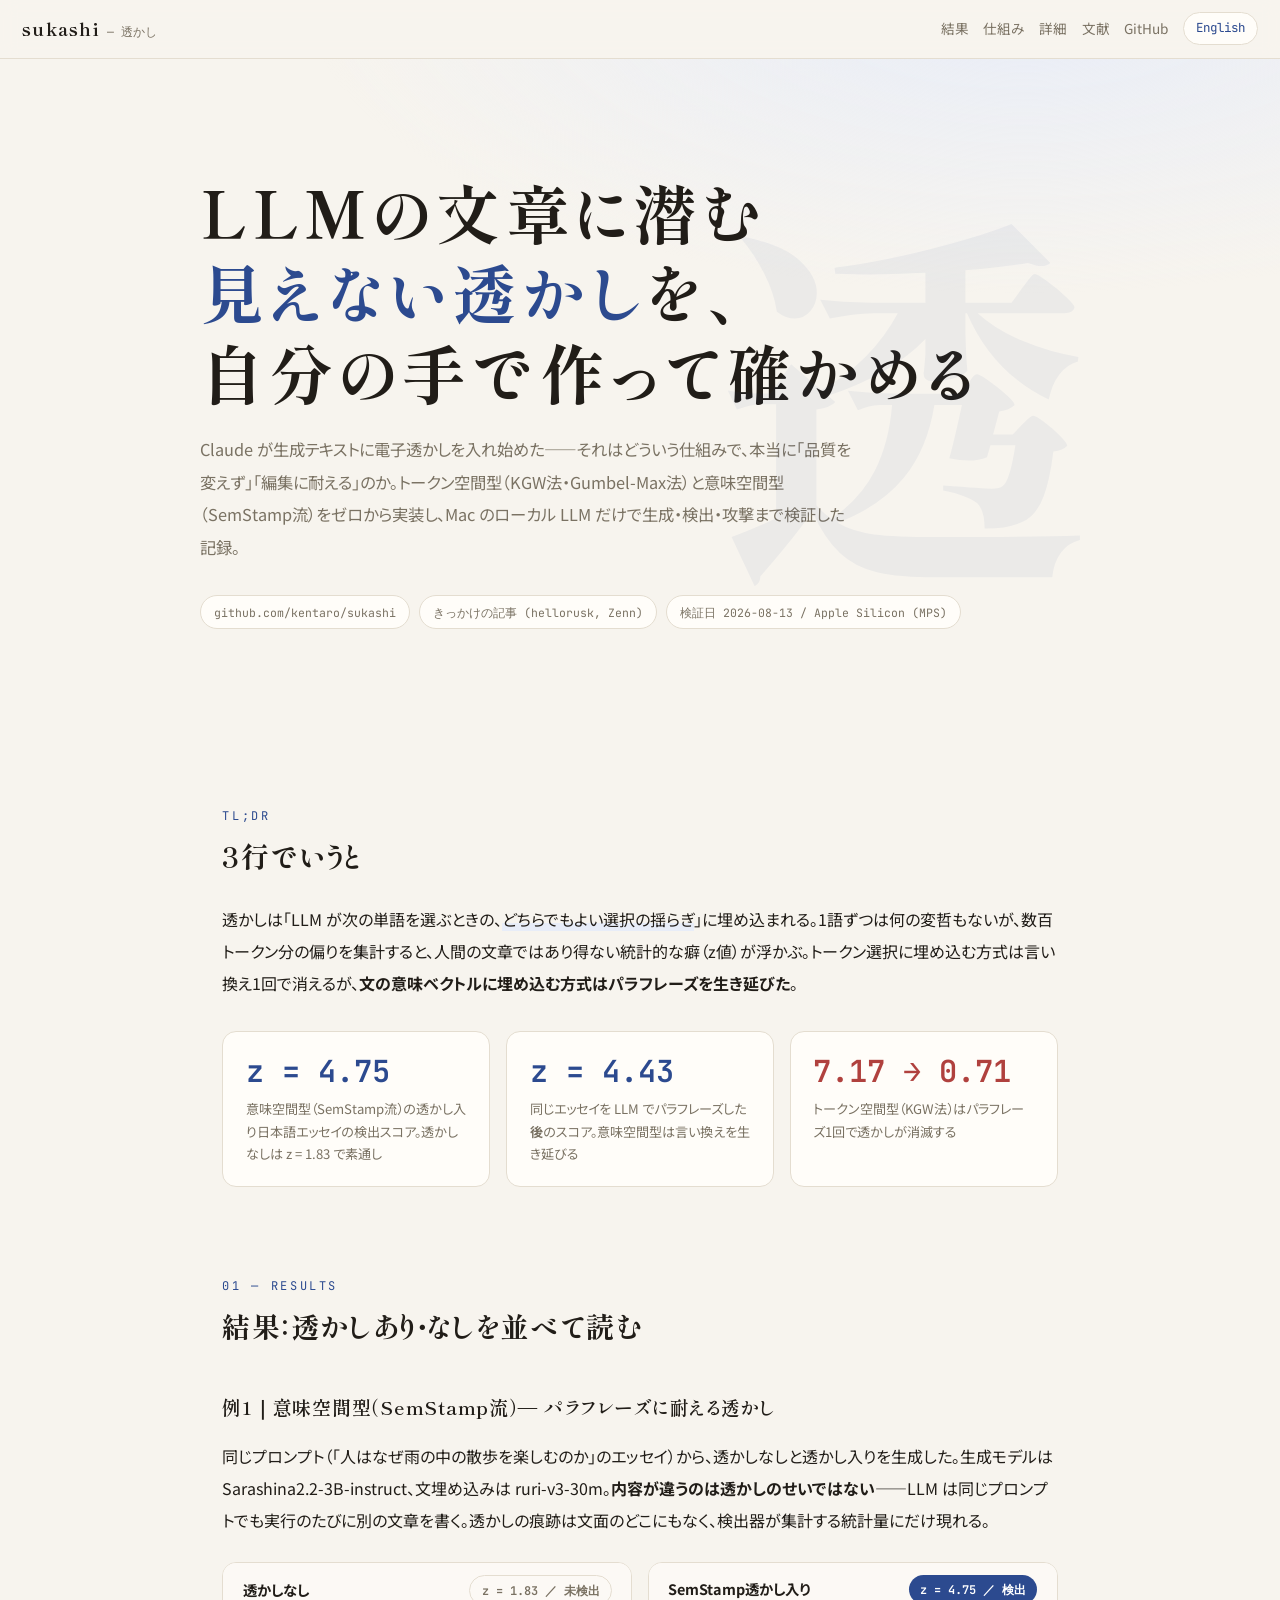
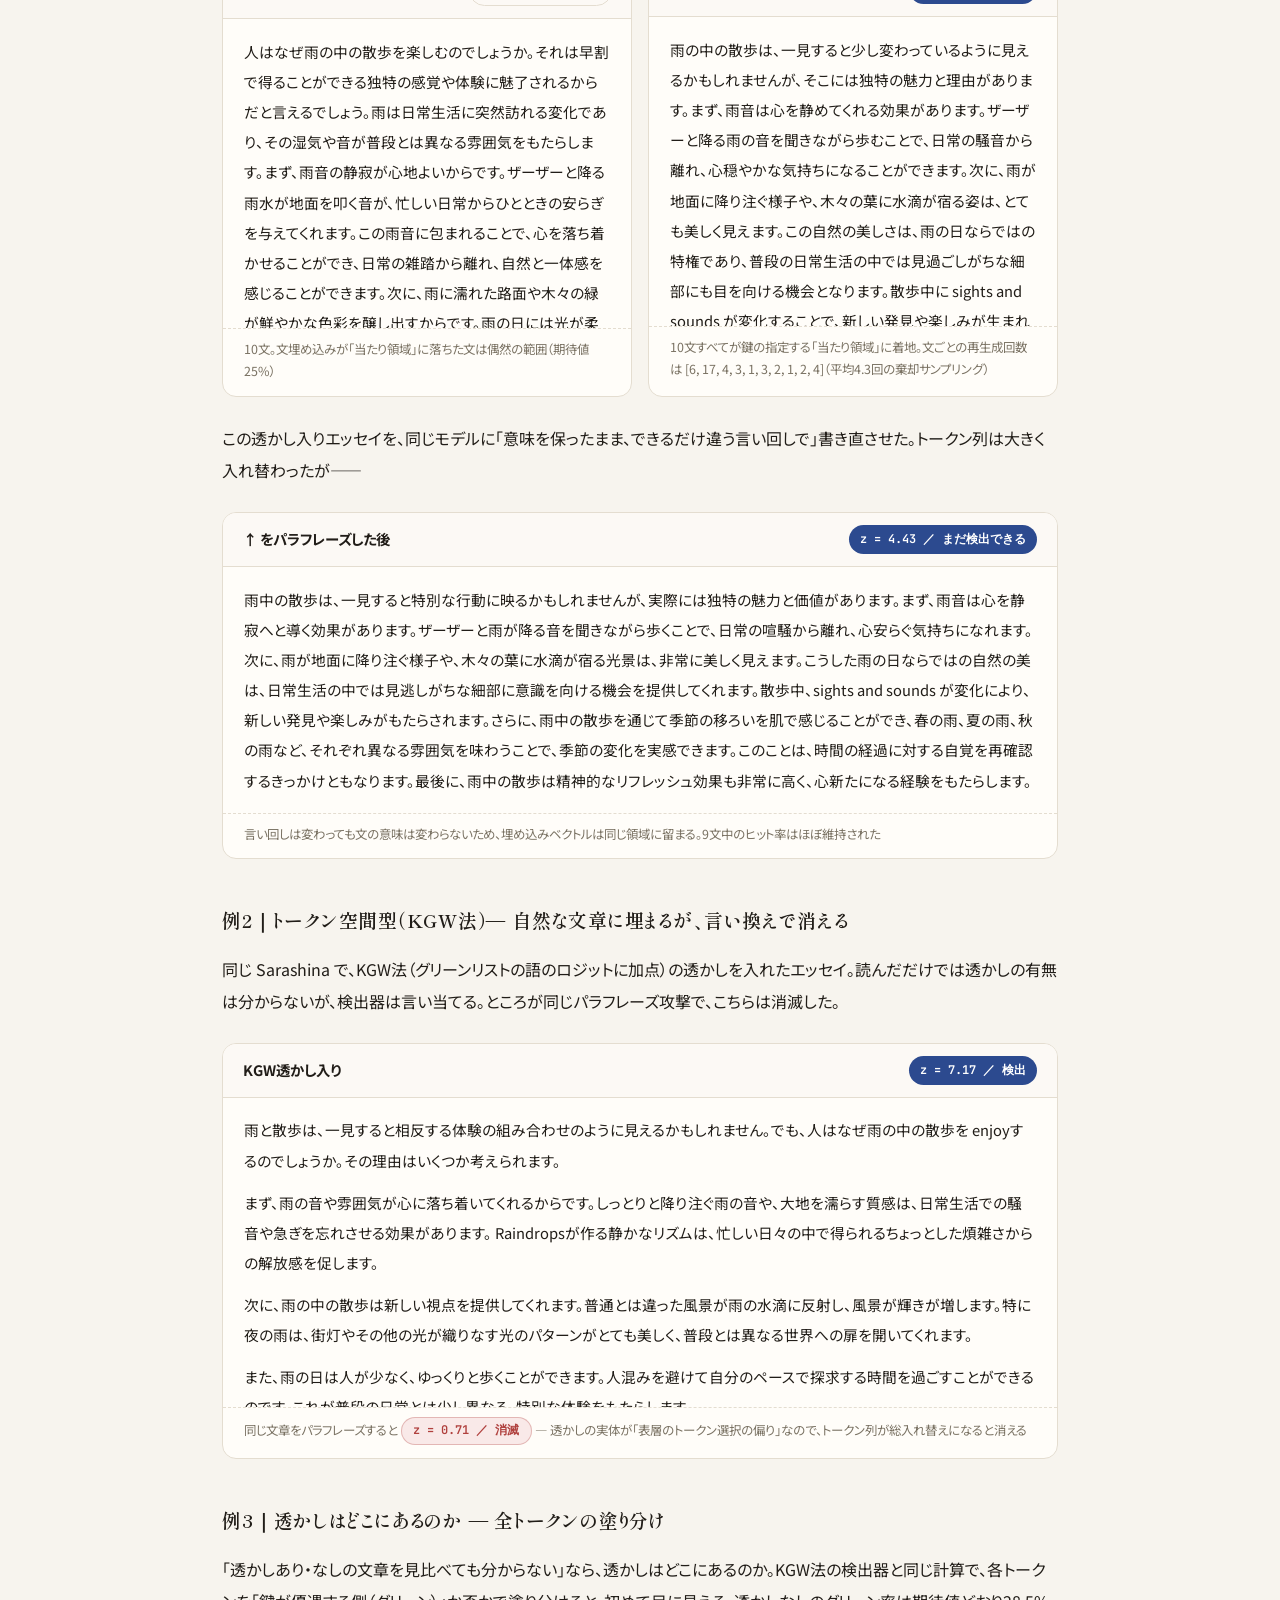
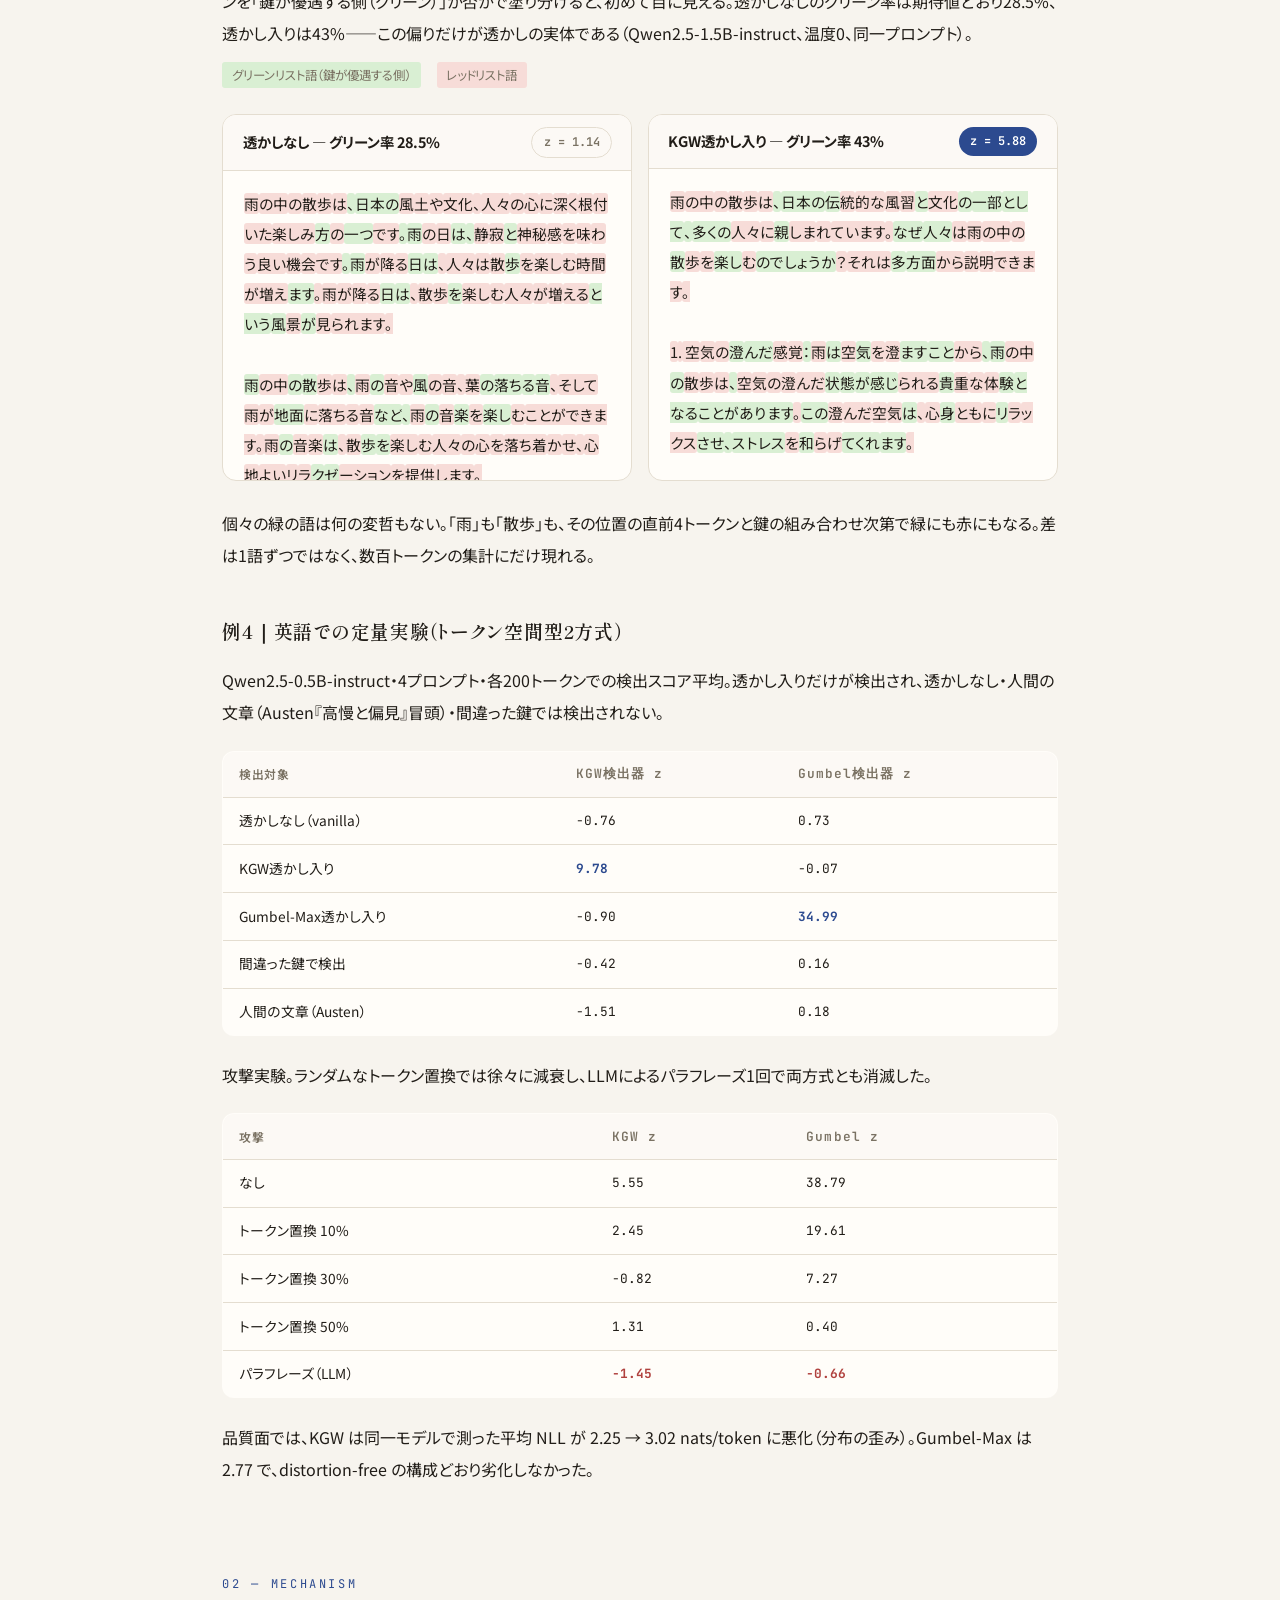
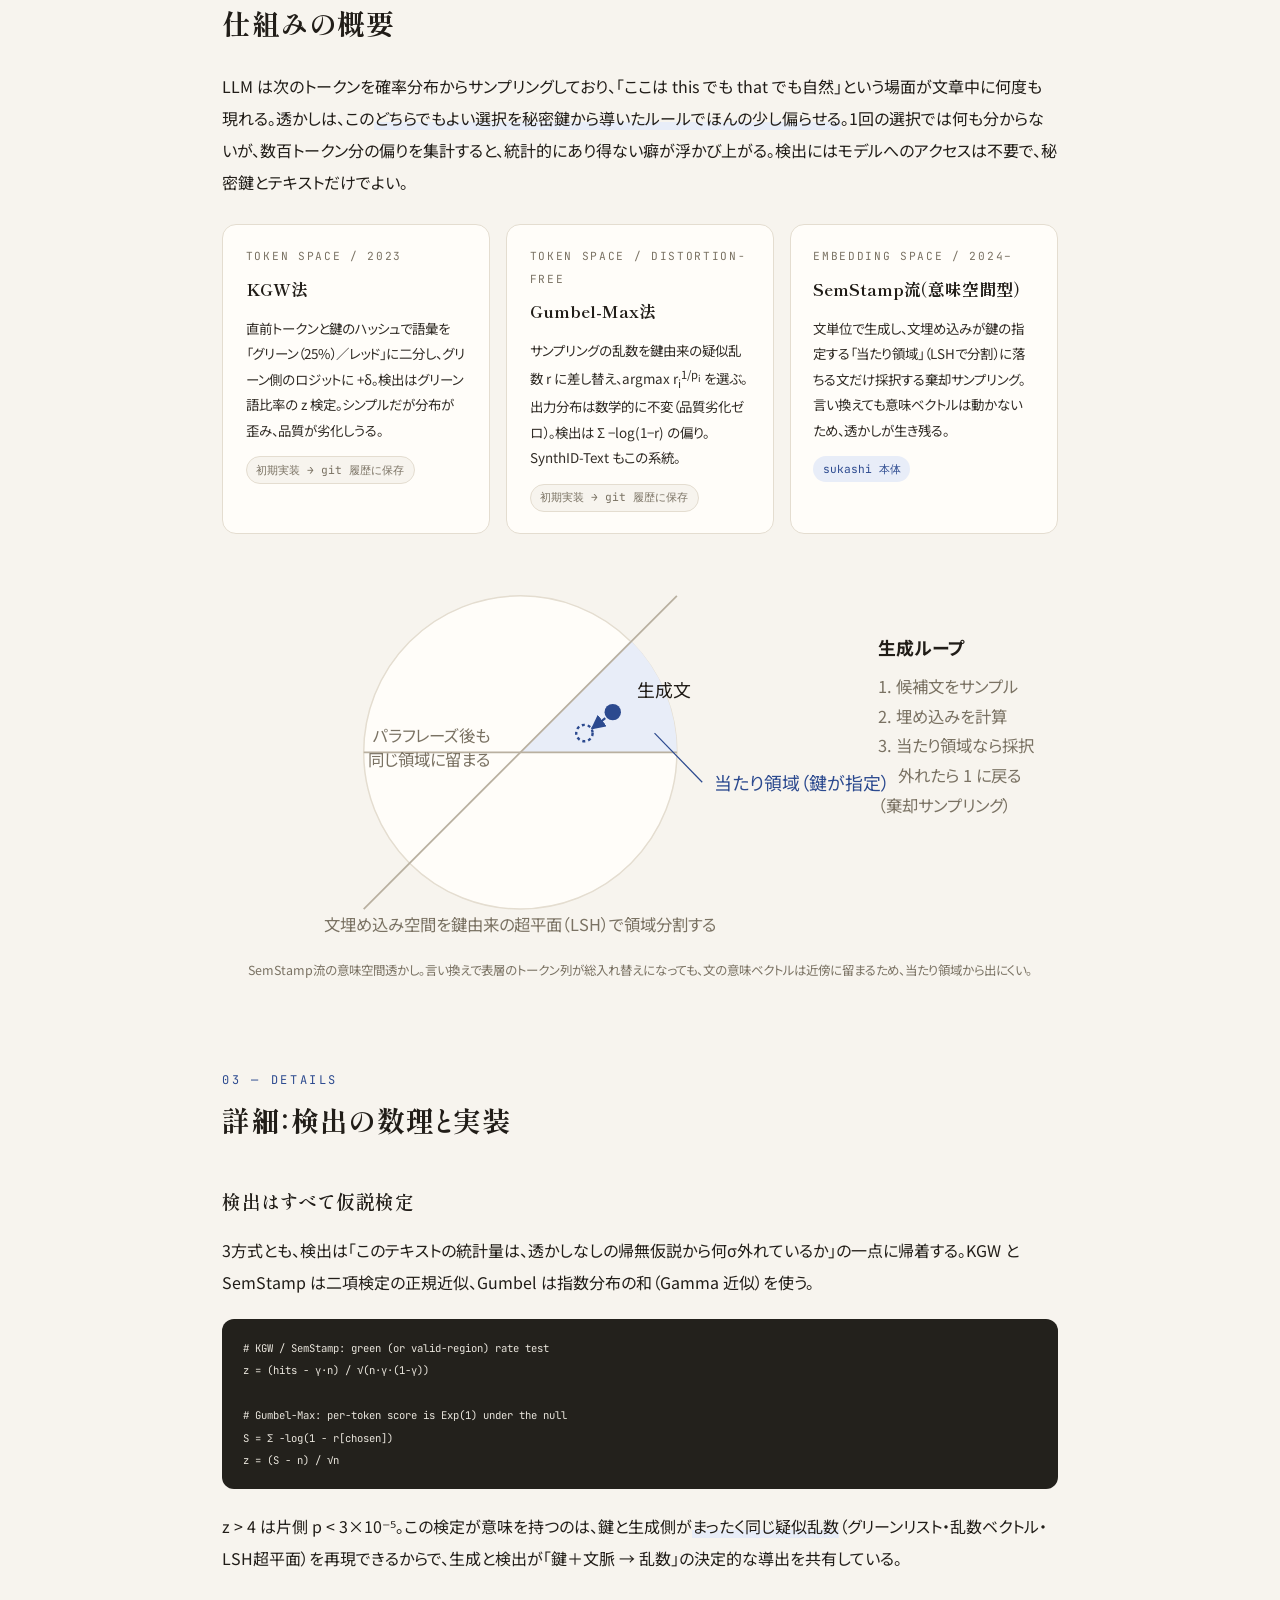
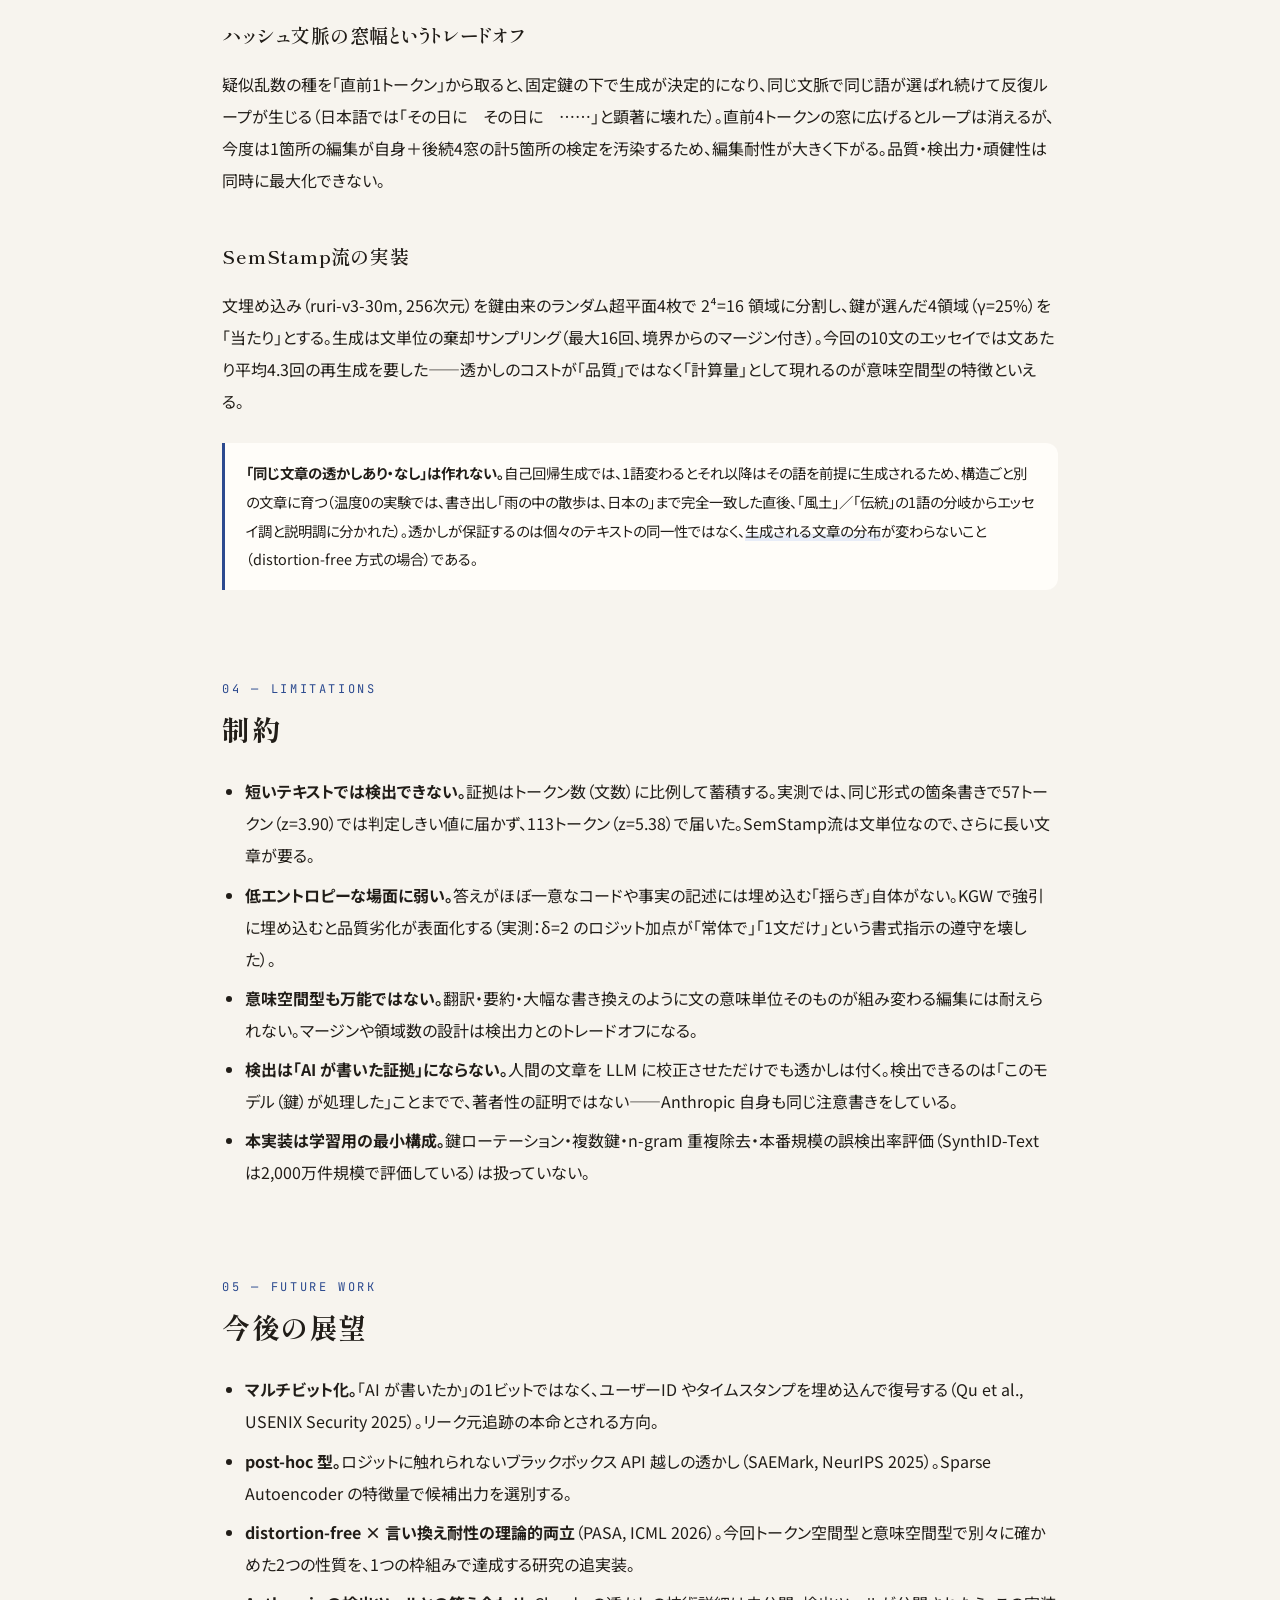
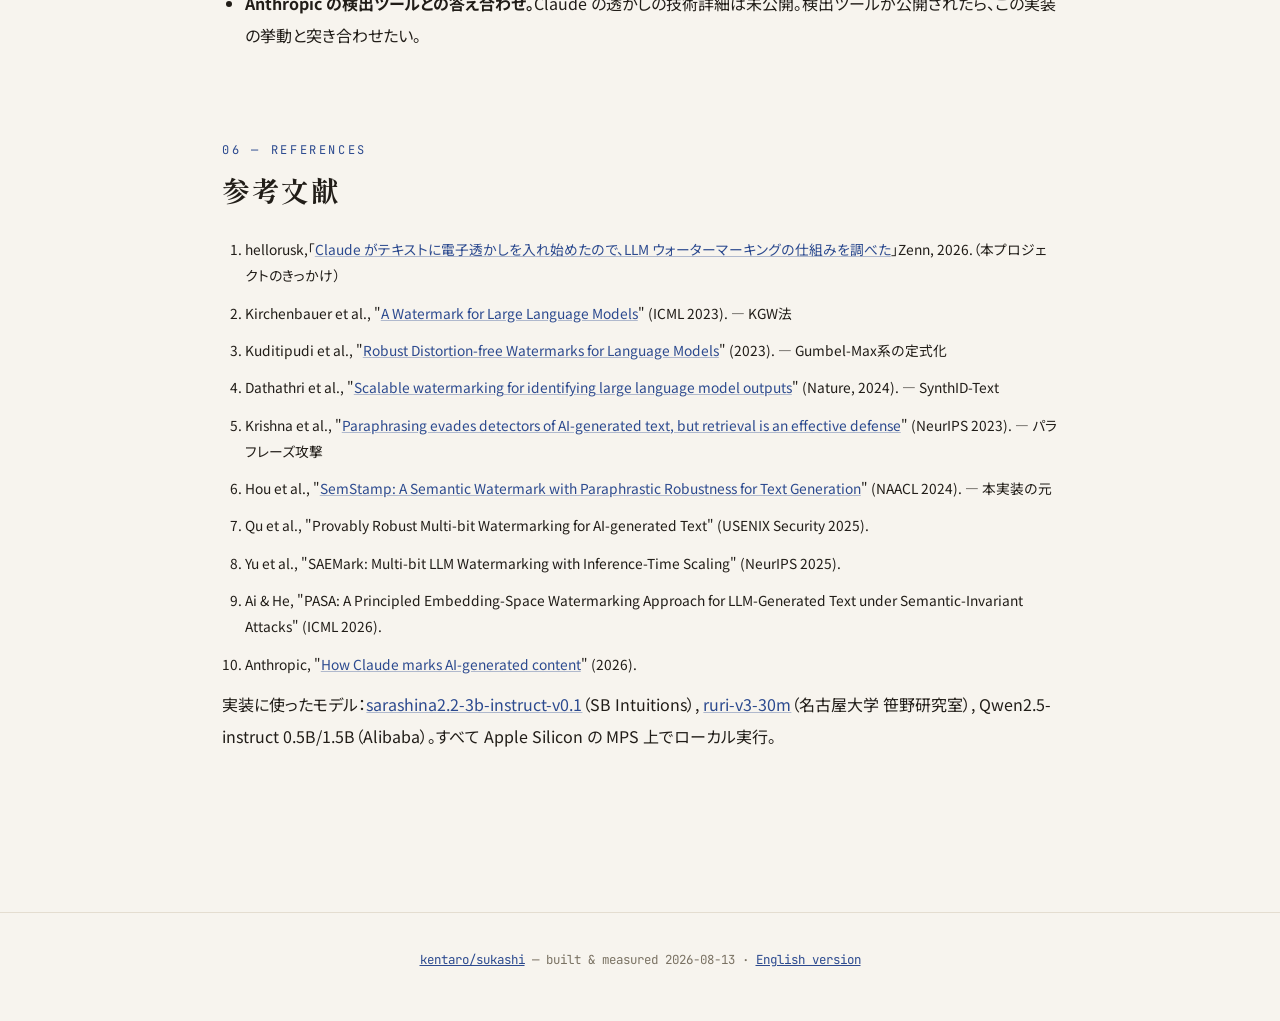
==== commit 60347078: "Fix mojibake in token coloring by merging multi-token characters" ====
--- a/docs/index.html
+++ b/docs/index.html
@@ -104,7 +104,7 @@
     </div>
     <div class="sample">
       <div class="head"><span class="t">KGW透かし入り — グリーン率 43%</span><span class="z hit">z = 5.88</span></div>
-      <div class="body tokens"><span class="r">雨</span><span class="r">の中</span><span class="r">の</span><span class="r">散</span><span class="r">歩</span><span class="r">は</span><span class="g">、</span><span class="g">日本の</span><span class="g">伝</span><span class="r">統</span><span class="r">的な</span><span class="r">風</span><span class="r">習</span><span class="g">と</span><span class="r">文化</span><span class="g">の</span><span class="g">一部</span><span class="g">として</span><span class="g">、</span><span class="g">多くの</span><span class="r">人々</span><span class="r">に</span><span class="g">親</span><span class="r">しま</span><span class="r">れ</span><span class="r">ています</span><span class="r">。</span><span class="g">なぜ</span><span class="g">人々</span><span class="r">は</span><span class="r">雨</span><span class="r">の中</span><span class="r">の</span><span class="g">散</span><span class="r">歩</span><span class="r">を</span><span class="g">楽し</span><span class="r">む</span><span class="g">のでしょうか</span><span class="r">？</span><span class="r">それは</span><span class="g">多</span><span class="g">方面</span><span class="r">から</span><span class="g">�</span><span class="r">�</span><span class="r">明</span><span class="r">できます</span><span class="r">。<br><br></span><span class="r">1</span><span class="r">.</span><span class="g"> �</span><span class="g">�</span><span class="r">�</span><span class="r">気</span><span class="r">の</span><span class="g">澄</span><span class="g">んだ</span><span class="r">感</span><span class="r">覚</span><span class="g">：</span><span class="r">雨</span><span class="g">は</span><span class="r">空</span><span class="g">気</span><span class="r">を</span><span class="r">澄</span><span class="g">ます</span><span class="g">こと</span><span class="r">から</span><span class="g">、</span><span class="g">雨</span><span class="r">の中</span><span class="g">の</span><span class="r">散</span><span class="r">歩</span><span class="r">は</span><span class="g">、</span><span class="r">空</span><span class="r">気</span><span class="r">の</span><span class="r">澄</span><span class="r">んだ</span><span class="g">状</span><span class="g">態</span><span class="g">が</span><span class="g">感じ</span><span class="r">られる</span><span class="g">貴</span><span class="r">重</span><span class="r">な</span><span class="r">体</span><span class="r">�</span><span class="g">�</span><span class="g">となる</span><span class="g">ことがあります</span><span class="r">。</span><span class="g">この</span><span class="r">澄</span><span class="r">んだ</span><span class="r">空</span><span class="r">気</span><span class="g">は</span><span class="r">、</span><span class="r">心</span><span class="g">身</span><span class="r">とも</span><span class="r">に</span><span class="g">リ</span><span class="r">ラ</span><span class="r">ックス</span><span class="g">させ</span><span class="g">、</span><span class="g">ストレス</span><span class="r">を</span><span class="g">和</span><span class="r">ら</span><span class="r">げ</span><span class="g">てくれ</span><span class="g">ます</span><span class="r">。<br><br></span><span class="g">2</span><span class="g">.</span><span class="g"> </span><span class="r">人</span><span class="r">間</span><span class="r">の</span><span class="g">心理</span><span class="g">的な</span><span class="r">反</span><span class="g">�</span><span class="r">�</span><span class="r">：</span><span class="g">雨</span><span class="r">の中</span><span class="r">の</span><span class="g">散</span><span class="r">歩</span><span class="r">は</span><span class="g">、</span><span class="g">人々</span><span class="g">が</span><span class="g">自然</span><span class="g">の</span><span class="g">力を</span><span class="r">体</span><span class="r">�</span><span class="r">�</span><span class="g">する</span><span class="r">機</span><span class="r">会</span><span class="g">となる</span><span class="g">ため</span><span class="r">、</span><span class="g">心理</span><span class="g">的な</span><span class="r">反</span><span class="g">�</span><span class="r">�</span><span class="g">にも</span><span class="g">影響</span><span class="g">を</span><span class="r">及</span><span class="r">ぼ</span><span class="r">します</span><span class="r">。</span><span class="r">雨</span><span class="g">が</span><span class="r">降</span><span class="g">った</span><span class="g">とき</span><span class="r">、</span><span class="r">人々</span><span class="r">は</span><span class="g">心</span><span class="r">地</span><span class="g">よく</span><span class="r">、</span><span class="g">�</span><span class="r">�</span><span class="g">や</span><span class="r">か</span><span class="g">になる</span><span class="g">ことができます</span><span class="g">。<br><br></span><span class="r">3</span><span class="g">.</span><span class="g"> �</span><span class="r">�</span><span class="r">�</span><span class="r">光</span><span class="r">の</span><span class="g">目的</span><span class="r">：</span><span class="r">雨</span><span class="r">の中</span><span class="r">の</span><span class="g">散</span><span class="r">歩</span><span class="r">は</span></div>
+      <div class="body tokens"><span class="r">雨</span><span class="r">の中</span><span class="r">の</span><span class="r">散</span><span class="r">歩</span><span class="r">は</span><span class="g">、</span><span class="g">日本の</span><span class="g">伝</span><span class="r">統</span><span class="r">的な</span><span class="r">風</span><span class="r">習</span><span class="g">と</span><span class="r">文化</span><span class="g">の</span><span class="g">一部</span><span class="g">として</span><span class="g">、</span><span class="g">多くの</span><span class="r">人々</span><span class="r">に</span><span class="g">親</span><span class="r">しま</span><span class="r">れ</span><span class="r">ています</span><span class="r">。</span><span class="g">なぜ</span><span class="g">人々</span><span class="r">は</span><span class="r">雨</span><span class="r">の中</span><span class="r">の</span><span class="g">散</span><span class="r">歩</span><span class="r">を</span><span class="g">楽し</span><span class="r">む</span><span class="g">のでしょうか</span><span class="r">？</span><span class="r">それは</span><span class="g">多</span><span class="g">方面</span><span class="r">から</span><span class="r">説</span><span class="r">明</span><span class="r">できます</span><span class="r">。<br><br></span><span class="r">1</span><span class="r">.</span><span class="r"> 空</span><span class="r">気</span><span class="r">の</span><span class="g">澄</span><span class="g">んだ</span><span class="r">感</span><span class="r">覚</span><span class="g">：</span><span class="r">雨</span><span class="g">は</span><span class="r">空</span><span class="g">気</span><span class="r">を</span><span class="r">澄</span><span class="g">ます</span><span class="g">こと</span><span class="r">から</span><span class="g">、</span><span class="g">雨</span><span class="r">の中</span><span class="g">の</span><span class="r">散</span><span class="r">歩</span><span class="r">は</span><span class="g">、</span><span class="r">空</span><span class="r">気</span><span class="r">の</span><span class="r">澄</span><span class="r">んだ</span><span class="g">状</span><span class="g">態</span><span class="g">が</span><span class="g">感じ</span><span class="r">られる</span><span class="g">貴</span><span class="r">重</span><span class="r">な</span><span class="r">体</span><span class="g">験</span><span class="g">となる</span><span class="g">ことがあります</span><span class="r">。</span><span class="g">この</span><span class="r">澄</span><span class="r">んだ</span><span class="r">空</span><span class="r">気</span><span class="g">は</span><span class="r">、</span><span class="r">心</span><span class="g">身</span><span class="r">とも</span><span class="r">に</span><span class="g">リ</span><span class="r">ラ</span><span class="r">ックス</span><span class="g">させ</span><span class="g">、</span><span class="g">ストレス</span><span class="r">を</span><span class="g">和</span><span class="r">ら</span><span class="r">げ</span><span class="g">てくれ</span><span class="g">ます</span><span class="r">。<br><br></span><span class="g">2</span><span class="g">.</span><span class="g"> </span><span class="r">人</span><span class="r">間</span><span class="r">の</span><span class="g">心理</span><span class="g">的な</span><span class="r">反</span><span class="r">応</span><span class="r">：</span><span class="g">雨</span><span class="r">の中</span><span class="r">の</span><span class="g">散</span><span class="r">歩</span><span class="r">は</span><span class="g">、</span><span class="g">人々</span><span class="g">が</span><span class="g">自然</span><span class="g">の</span><span class="g">力を</span><span class="r">体</span><span class="r">験</span><span class="g">する</span><span class="r">機</span><span class="r">会</span><span class="g">となる</span><span class="g">ため</span><span class="r">、</span><span class="g">心理</span><span class="g">的な</span><span class="r">反</span><span class="r">応</span><span class="g">にも</span><span class="g">影響</span><span class="g">を</span><span class="r">及</span><span class="r">ぼ</span><span class="r">します</span><span class="r">。</span><span class="r">雨</span><span class="g">が</span><span class="r">降</span><span class="g">った</span><span class="g">とき</span><span class="r">、</span><span class="r">人々</span><span class="r">は</span><span class="g">心</span><span class="r">地</span><span class="g">よく</span><span class="r">、</span><span class="r">穏</span><span class="g">や</span><span class="r">か</span><span class="g">になる</span><span class="g">ことができます</span><span class="g">。<br><br></span><span class="r">3</span><span class="g">.</span><span class="r"> 観</span><span class="r">光</span><span class="r">の</span><span class="g">目的</span><span class="r">：</span><span class="r">雨</span><span class="r">の中</span><span class="r">の</span><span class="g">散</span><span class="r">歩</span><span class="r">は</span></div>
     </div>
   </div></div>
   <p>個々の緑の語は何の変哲もない。「雨」も「散歩」も、その位置の直前4トークンと鍵の組み合わせ次第で緑にも赤にもなる。差は1語ずつではなく、数百トークンの集計にだけ現れる。</p>
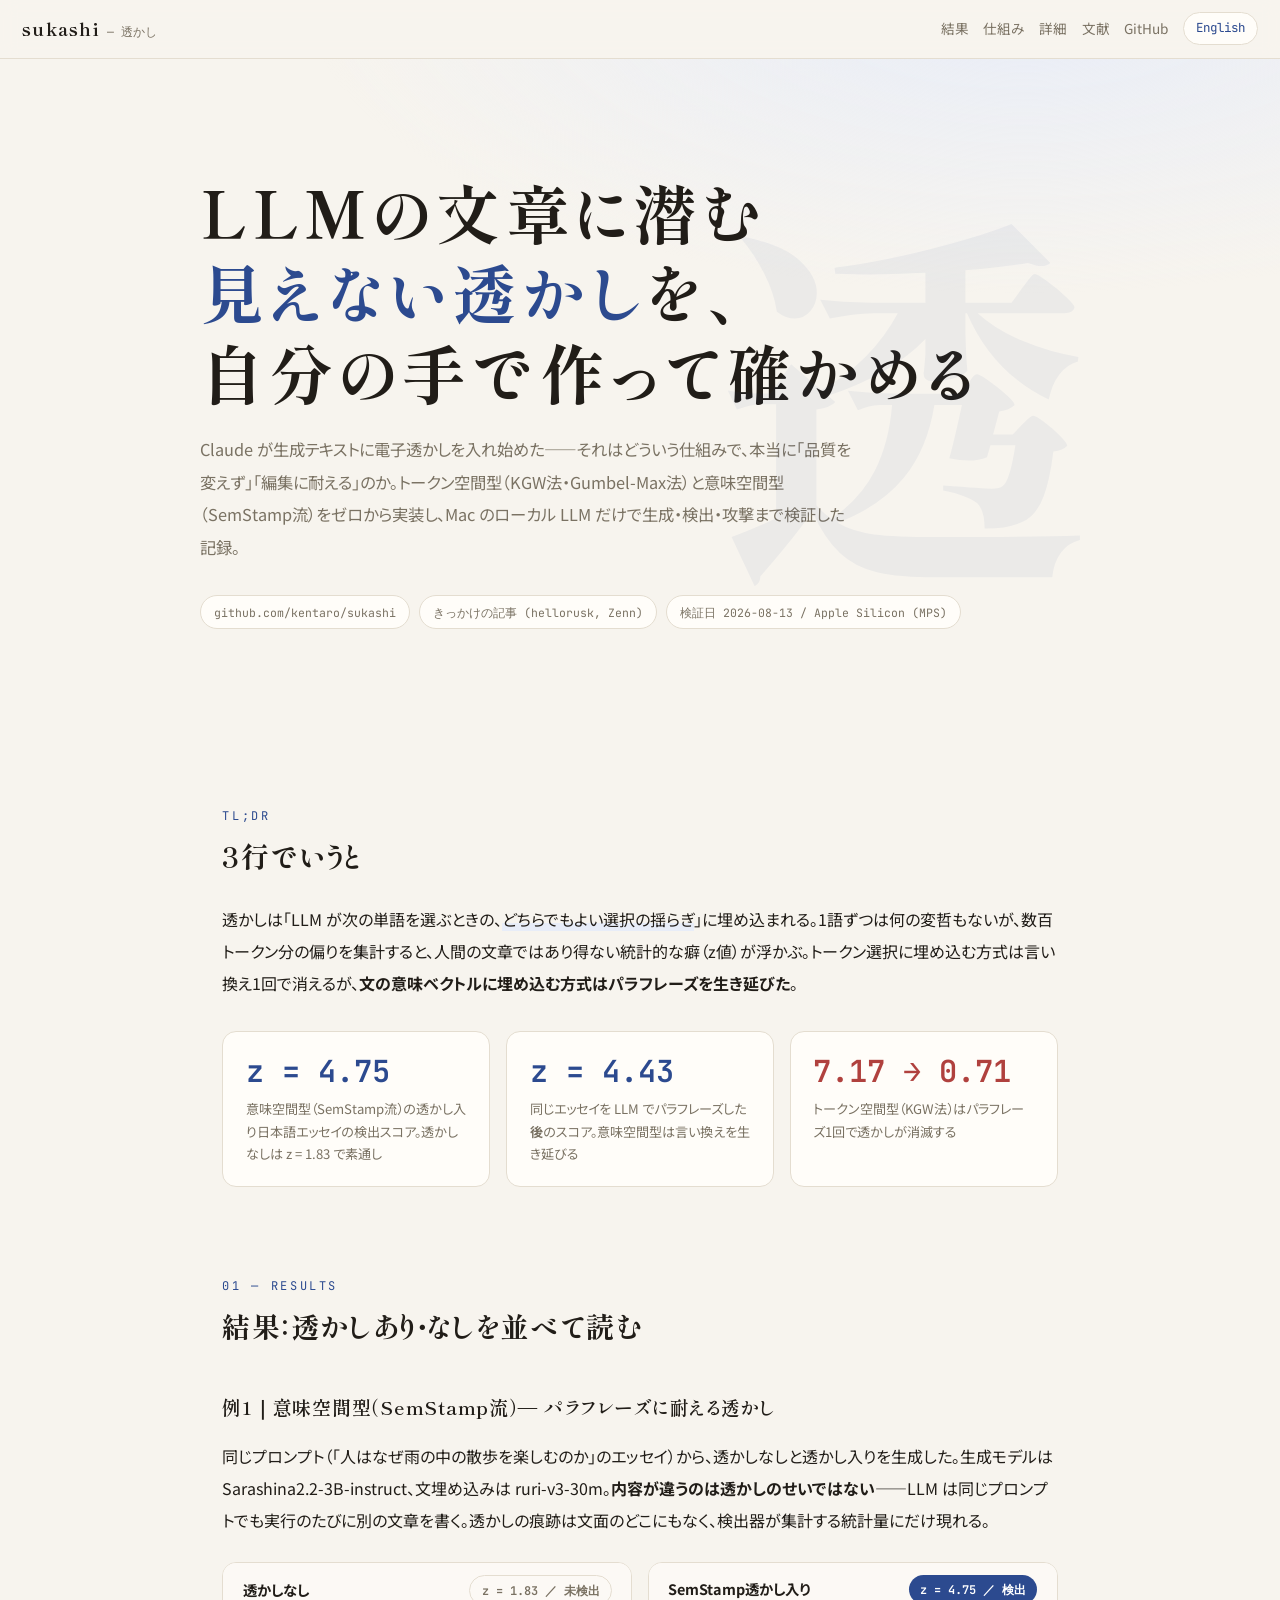
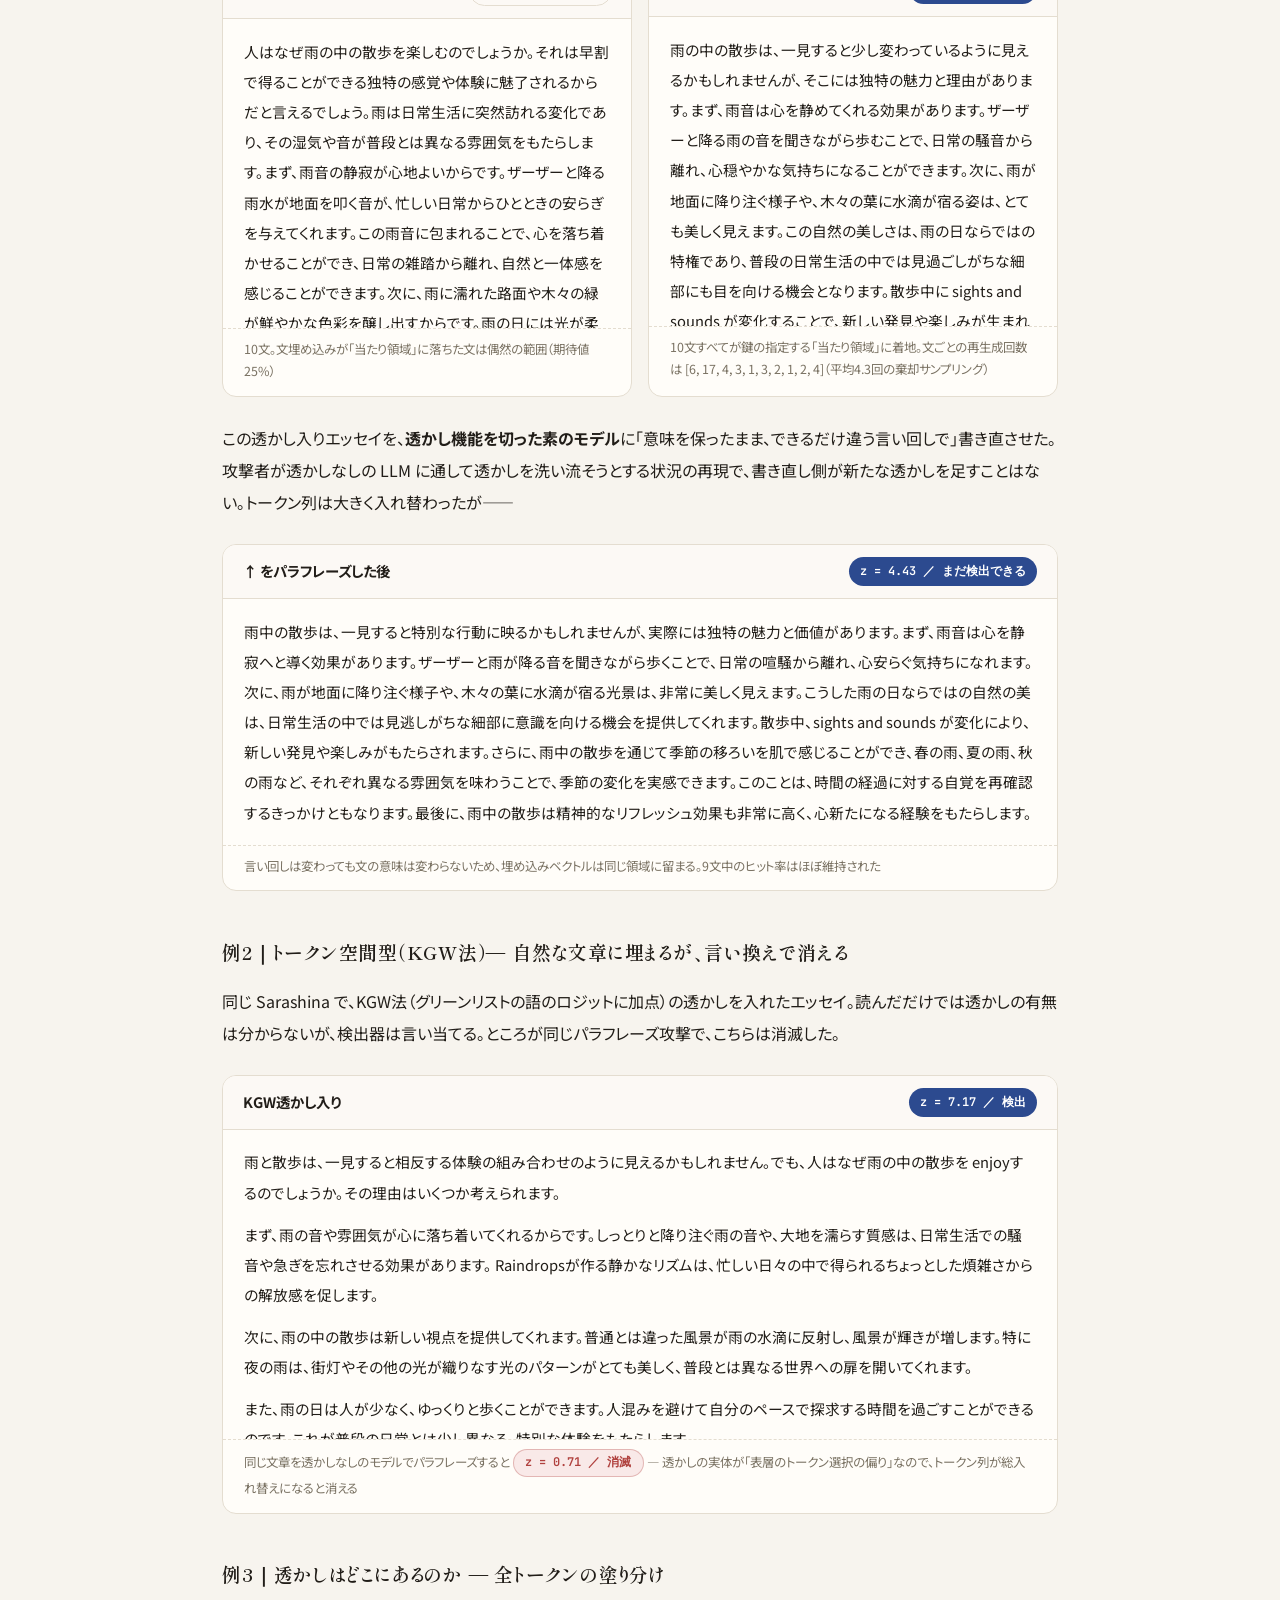
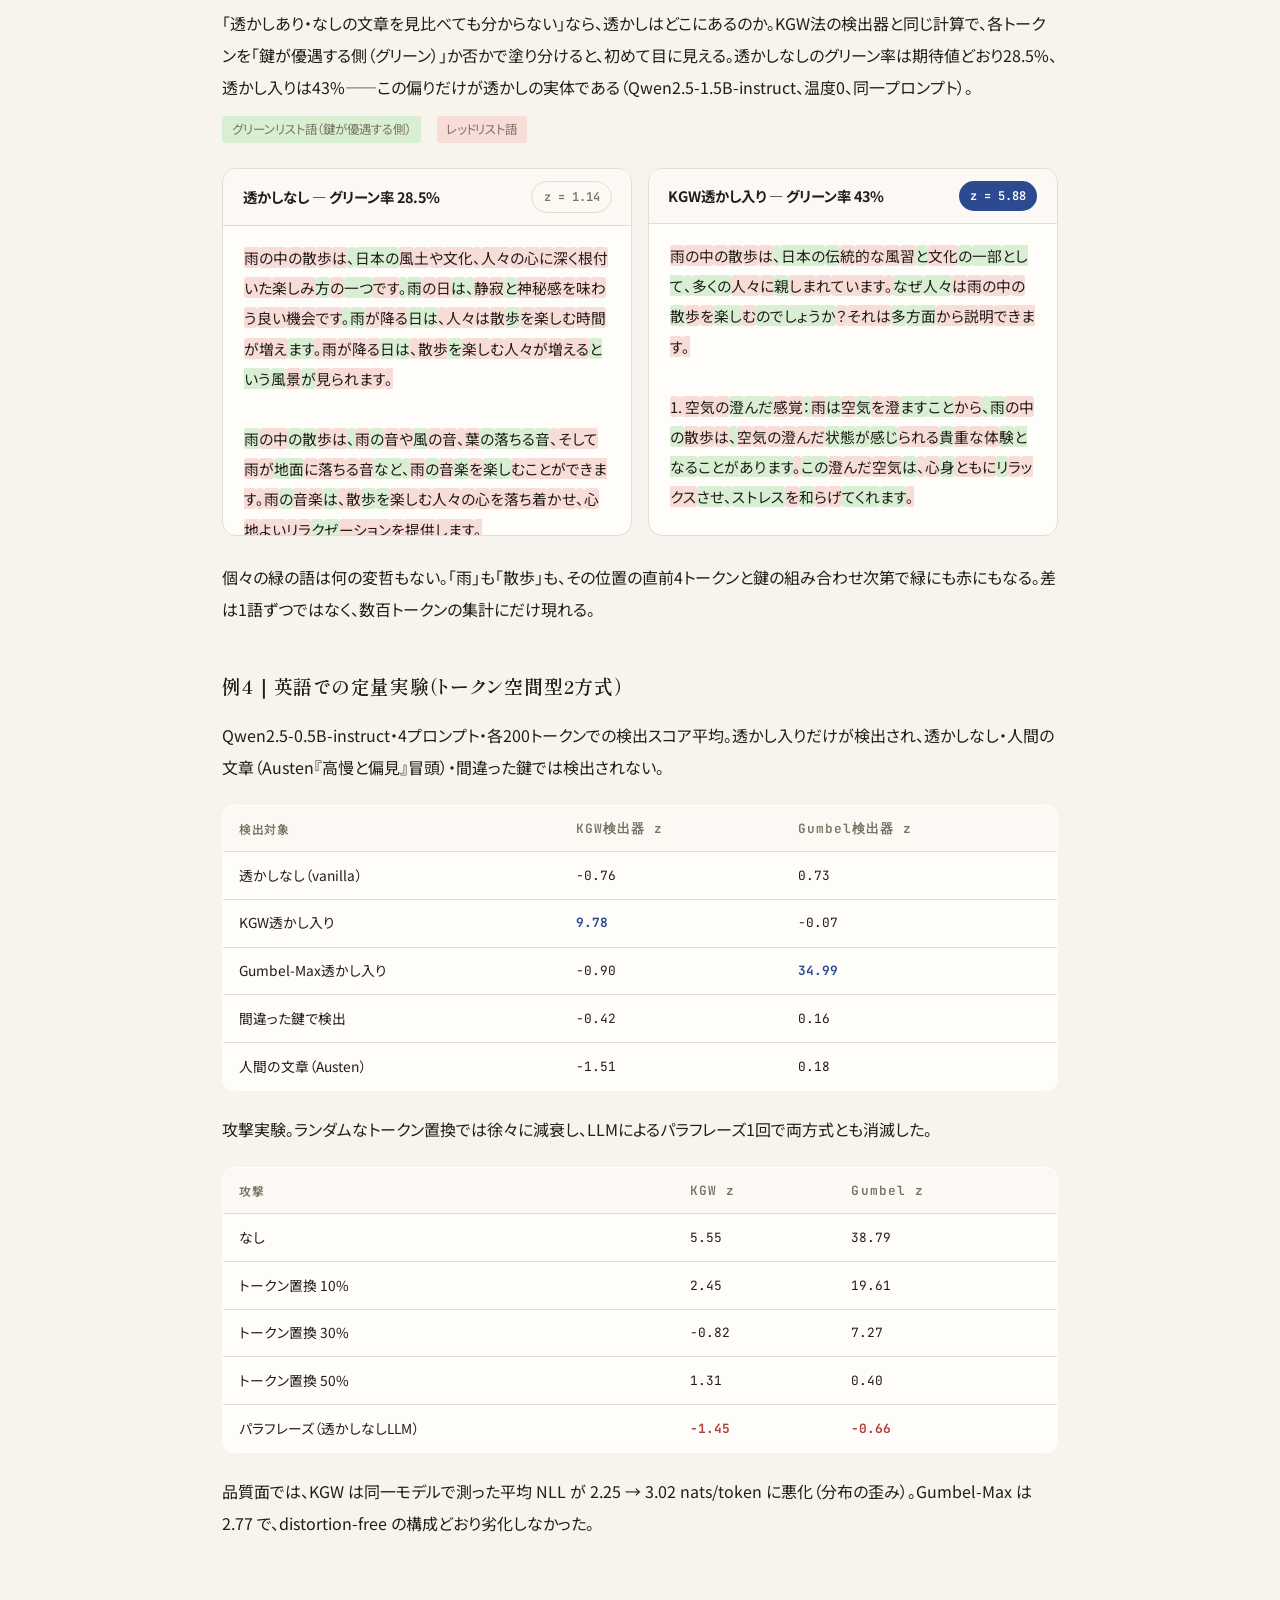
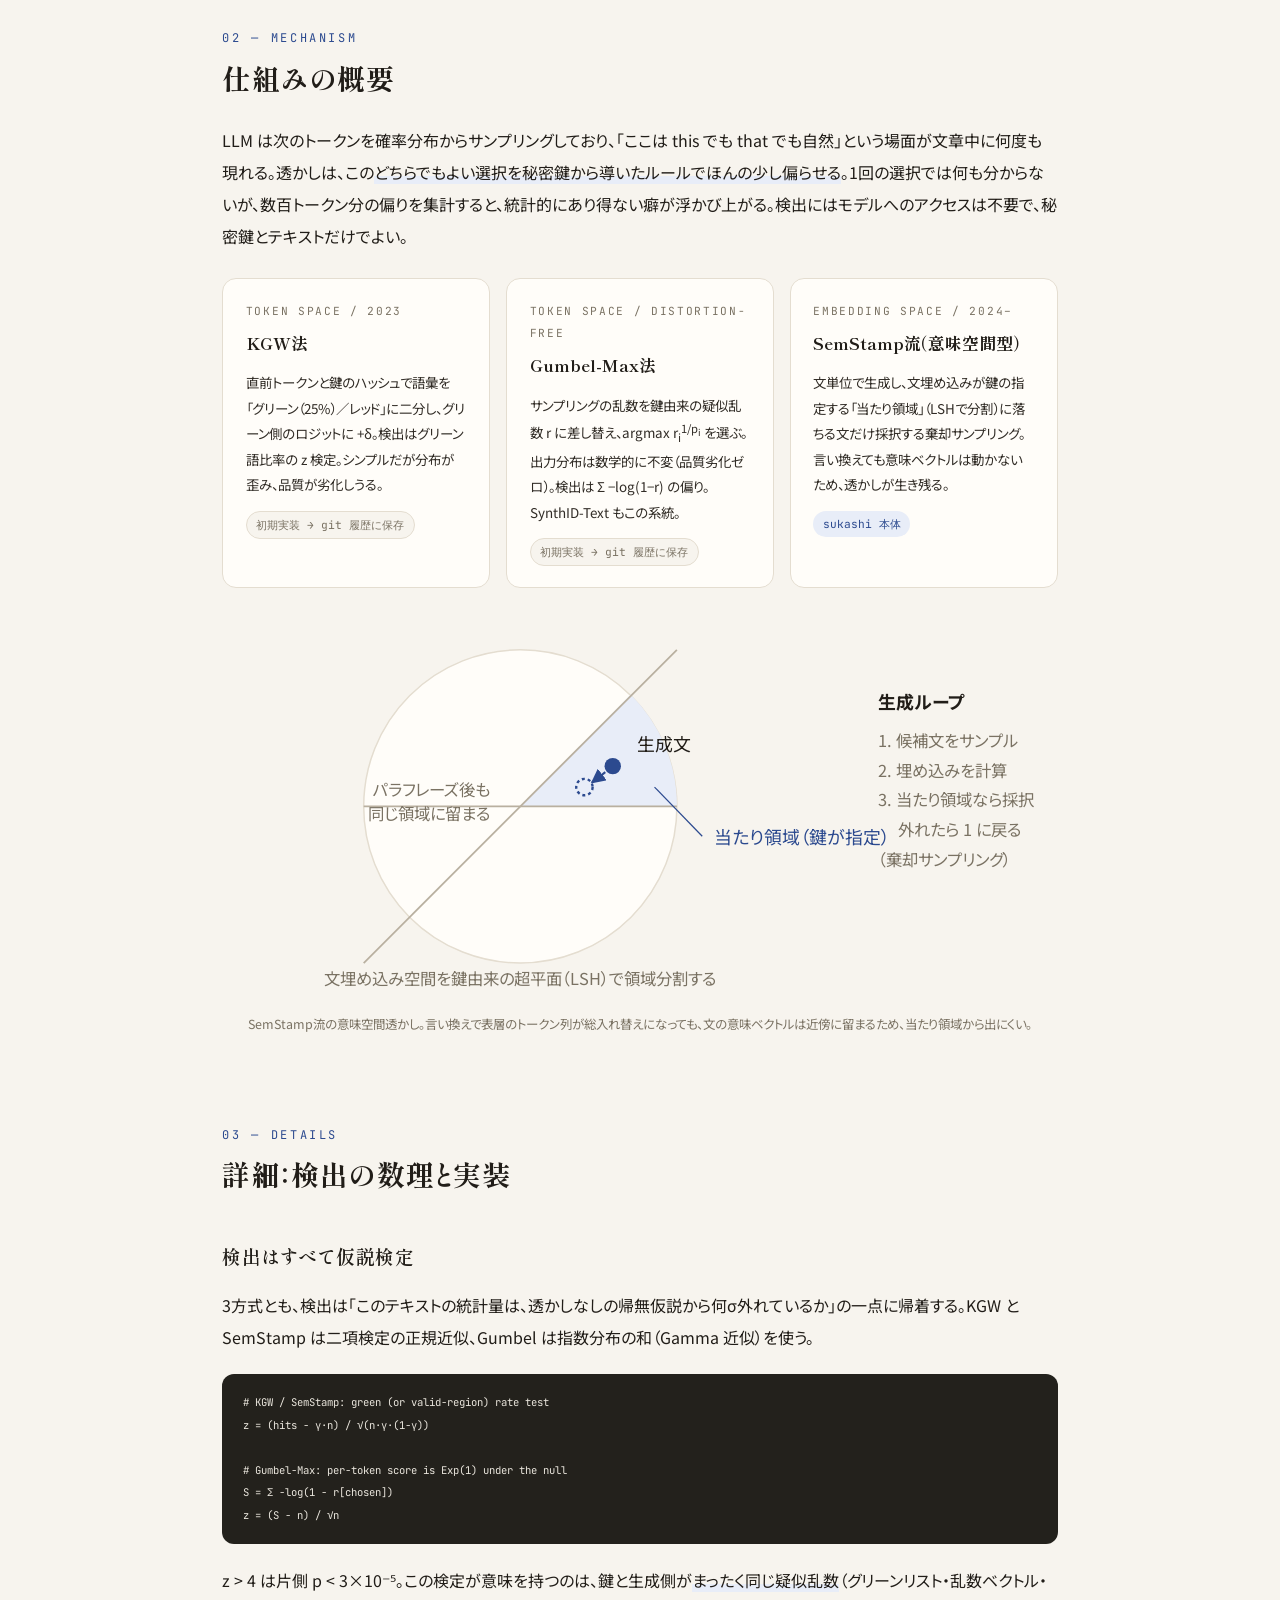
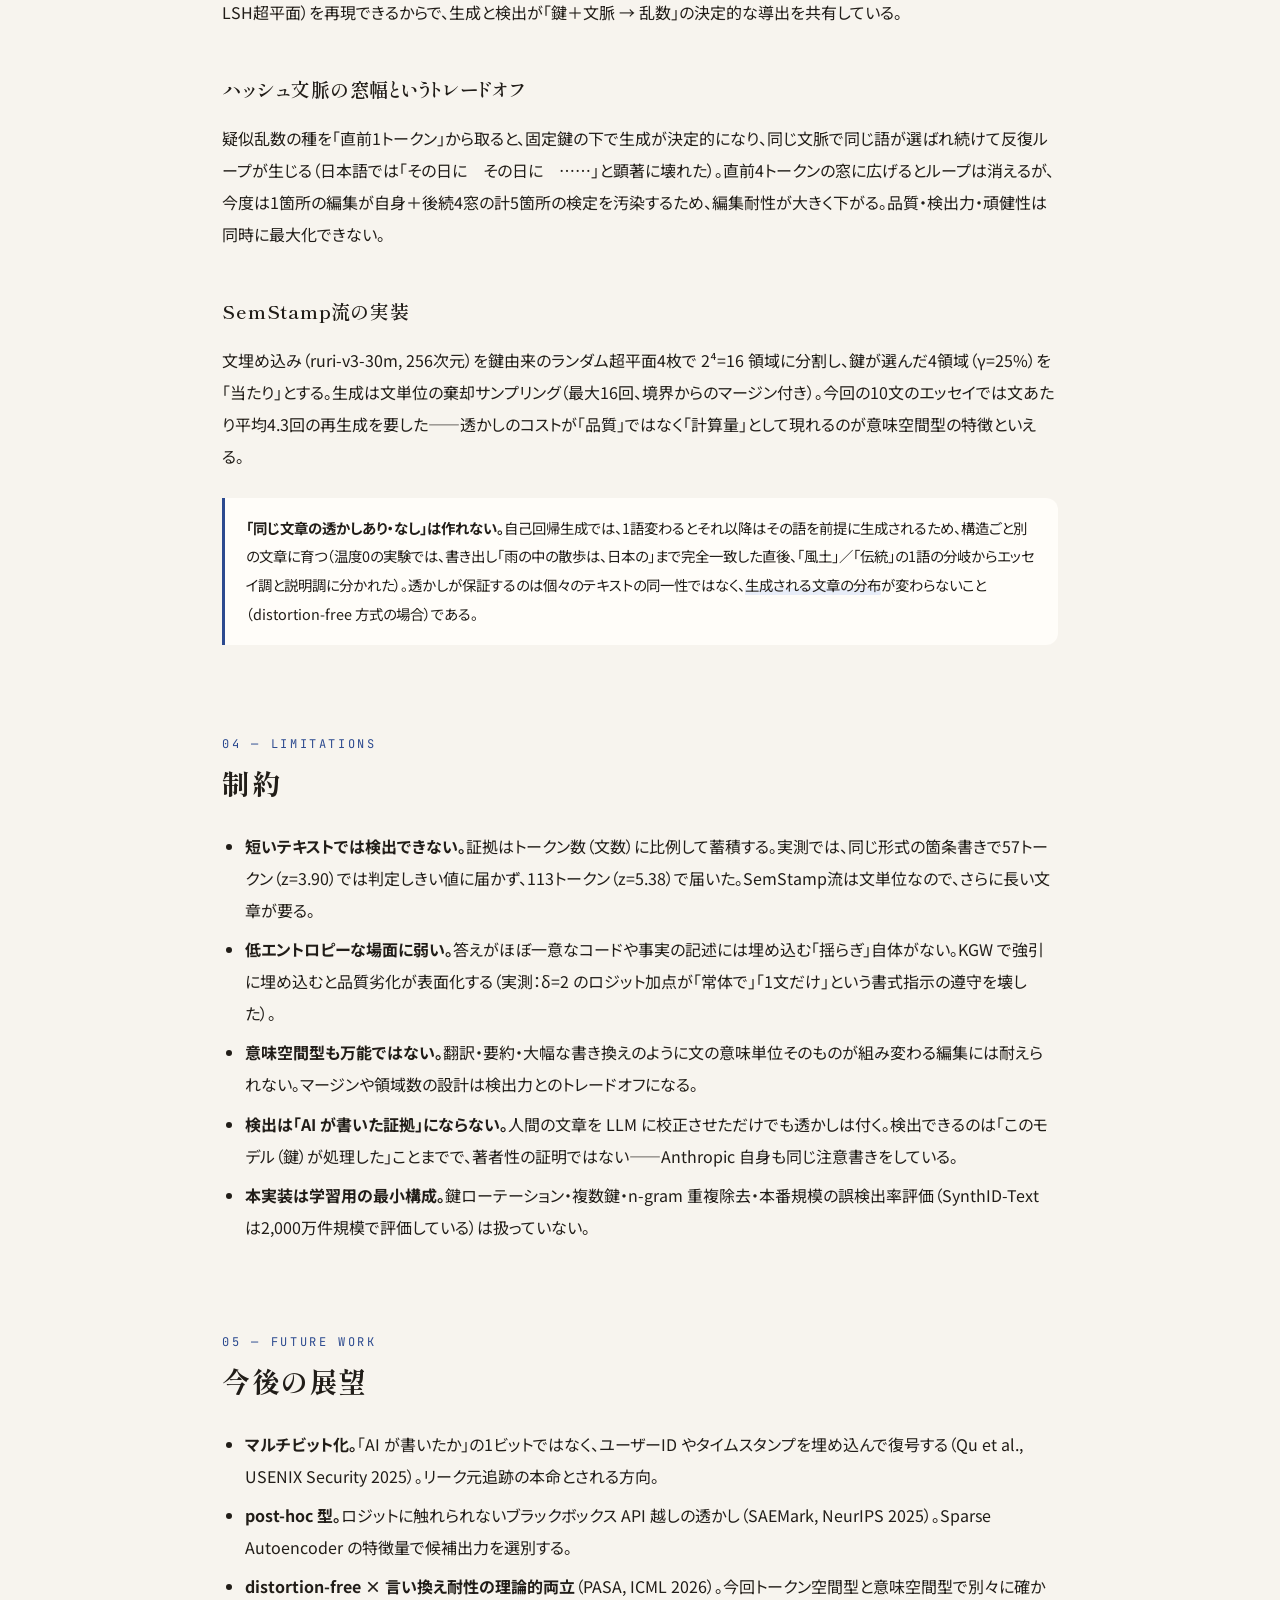
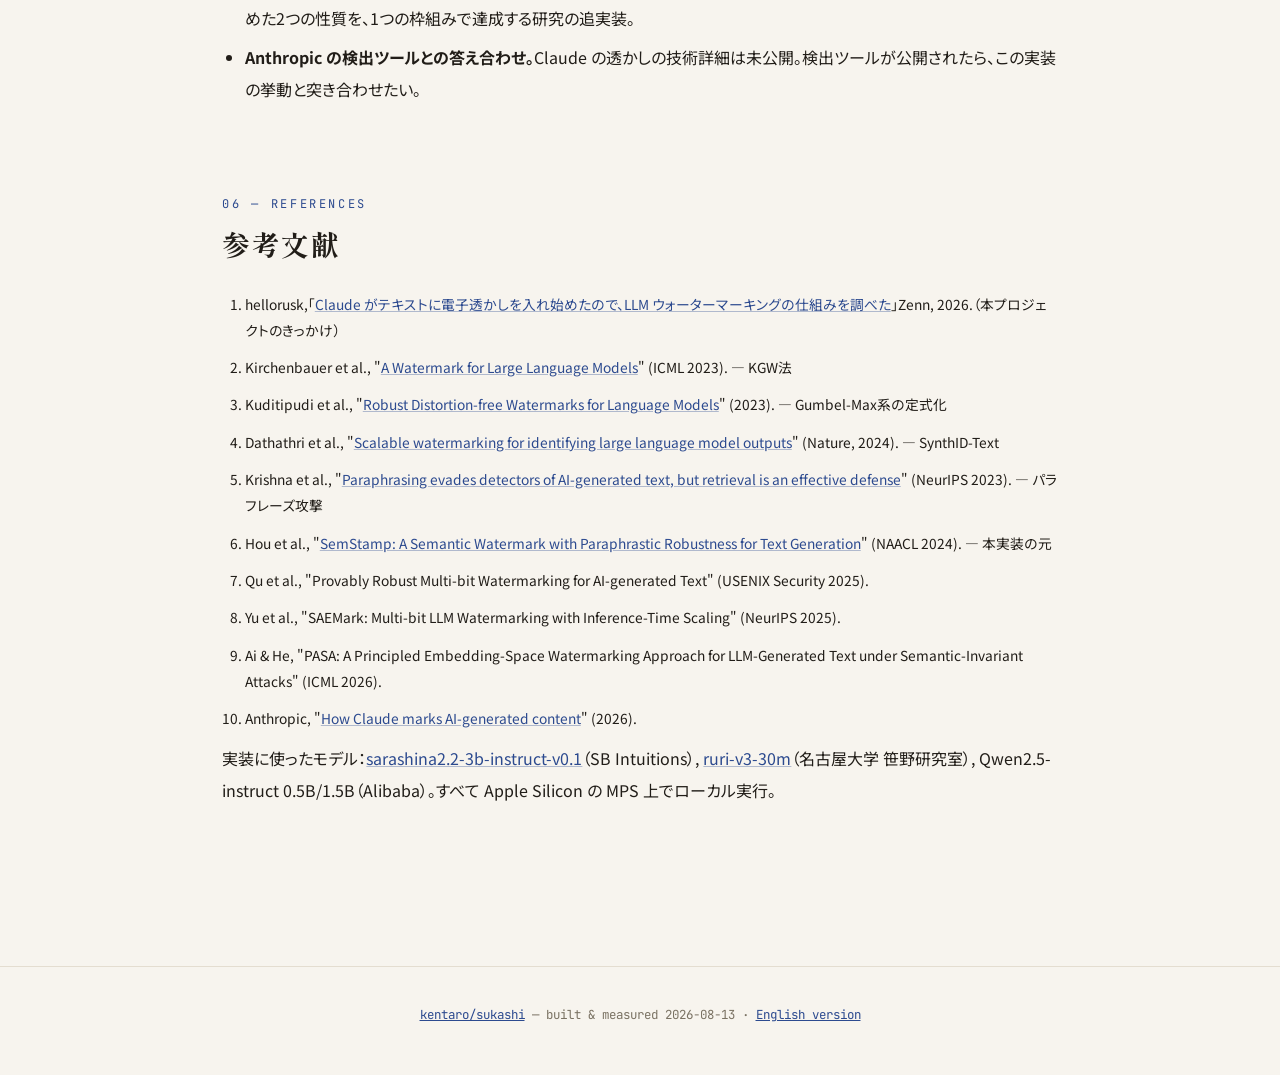
==== commit 2895ea27: "Clarify that the paraphrase attack uses an unwatermarked model" ====
--- a/docs/index.html
+++ b/docs/index.html
@@ -71,7 +71,7 @@
     </div>
   </div></div>
 
-  <p>この透かし入りエッセイを、同じモデルに「意味を保ったまま、できるだけ違う言い回しで」書き直させた。トークン列は大きく入れ替わったが——</p>
+  <p>この透かし入りエッセイを、<strong>透かし機能を切った素のモデル</strong>に「意味を保ったまま、できるだけ違う言い回しで」書き直させた。攻撃者が透かしなしの LLM に通して透かしを洗い流そうとする状況の再現で、書き直し側が新たな透かしを足すことはない。トークン列は大きく入れ替わったが——</p>
 
   <div class="sample">
     <div class="head"><span class="t">↑ をパラフレーズした後</span><span class="z hit">z = 4.43 ／ まだ検出できる</span></div>
@@ -91,7 +91,7 @@
       <p>また、雨の日は人が少なく、ゆっくりと歩くことができます。人混みを避けて自分のペースで探求する時間を過ごすことができるのです。これが普段の日常とは少し異なる、特別な体験をもたらします。</p>
       <p>最後に、雨の中の散歩は自己発見の場ともなり得ます。静かに自分を省みる時間を持つことで、普段見逃しがちな感情や思考を整理することができます。雨に濡れることによる肌感覚も、新たなインスピレーションを引き出すきっかけとなります。</p>
     </div>
-    <div class="note">同じ文章をパラフレーズすると <span class="z dead">z = 0.71 ／ 消滅</span> — 透かしの実体が「表層のトークン選択の偏り」なので、トークン列が総入れ替えになると消える</div>
+    <div class="note">同じ文章を透かしなしのモデルでパラフレーズすると <span class="z dead">z = 0.71 ／ 消滅</span> — 透かしの実体が「表層のトークン選択の偏り」なので、トークン列が総入れ替えになると消える</div>
   </div>
 
   <h3>例3｜透かしはどこにあるのか — 全トークンの塗り分け</h3>
@@ -126,7 +126,7 @@
     <tr><td>トークン置換 10%</td><td class="mono">2.45</td><td class="mono">19.61</td></tr>
     <tr><td>トークン置換 30%</td><td class="mono">-0.82</td><td class="mono">7.27</td></tr>
     <tr><td>トークン置換 50%</td><td class="mono">1.31</td><td class="mono">0.40</td></tr>
-    <tr><td>パラフレーズ（LLM）</td><td class="mono"><span class="lo">-1.45</span></td><td class="mono"><span class="lo">-0.66</span></td></tr>
+    <tr><td>パラフレーズ（透かしなしLLM）</td><td class="mono"><span class="lo">-1.45</span></td><td class="mono"><span class="lo">-0.66</span></td></tr>
   </table></div>
   <p>品質面では、KGW は同一モデルで測った平均 NLL が 2.25 → 3.02 nats/token に悪化（分布の歪み）。Gumbel-Max は 2.77 で、distortion-free の構成どおり劣化しなかった。</p>
 </section>
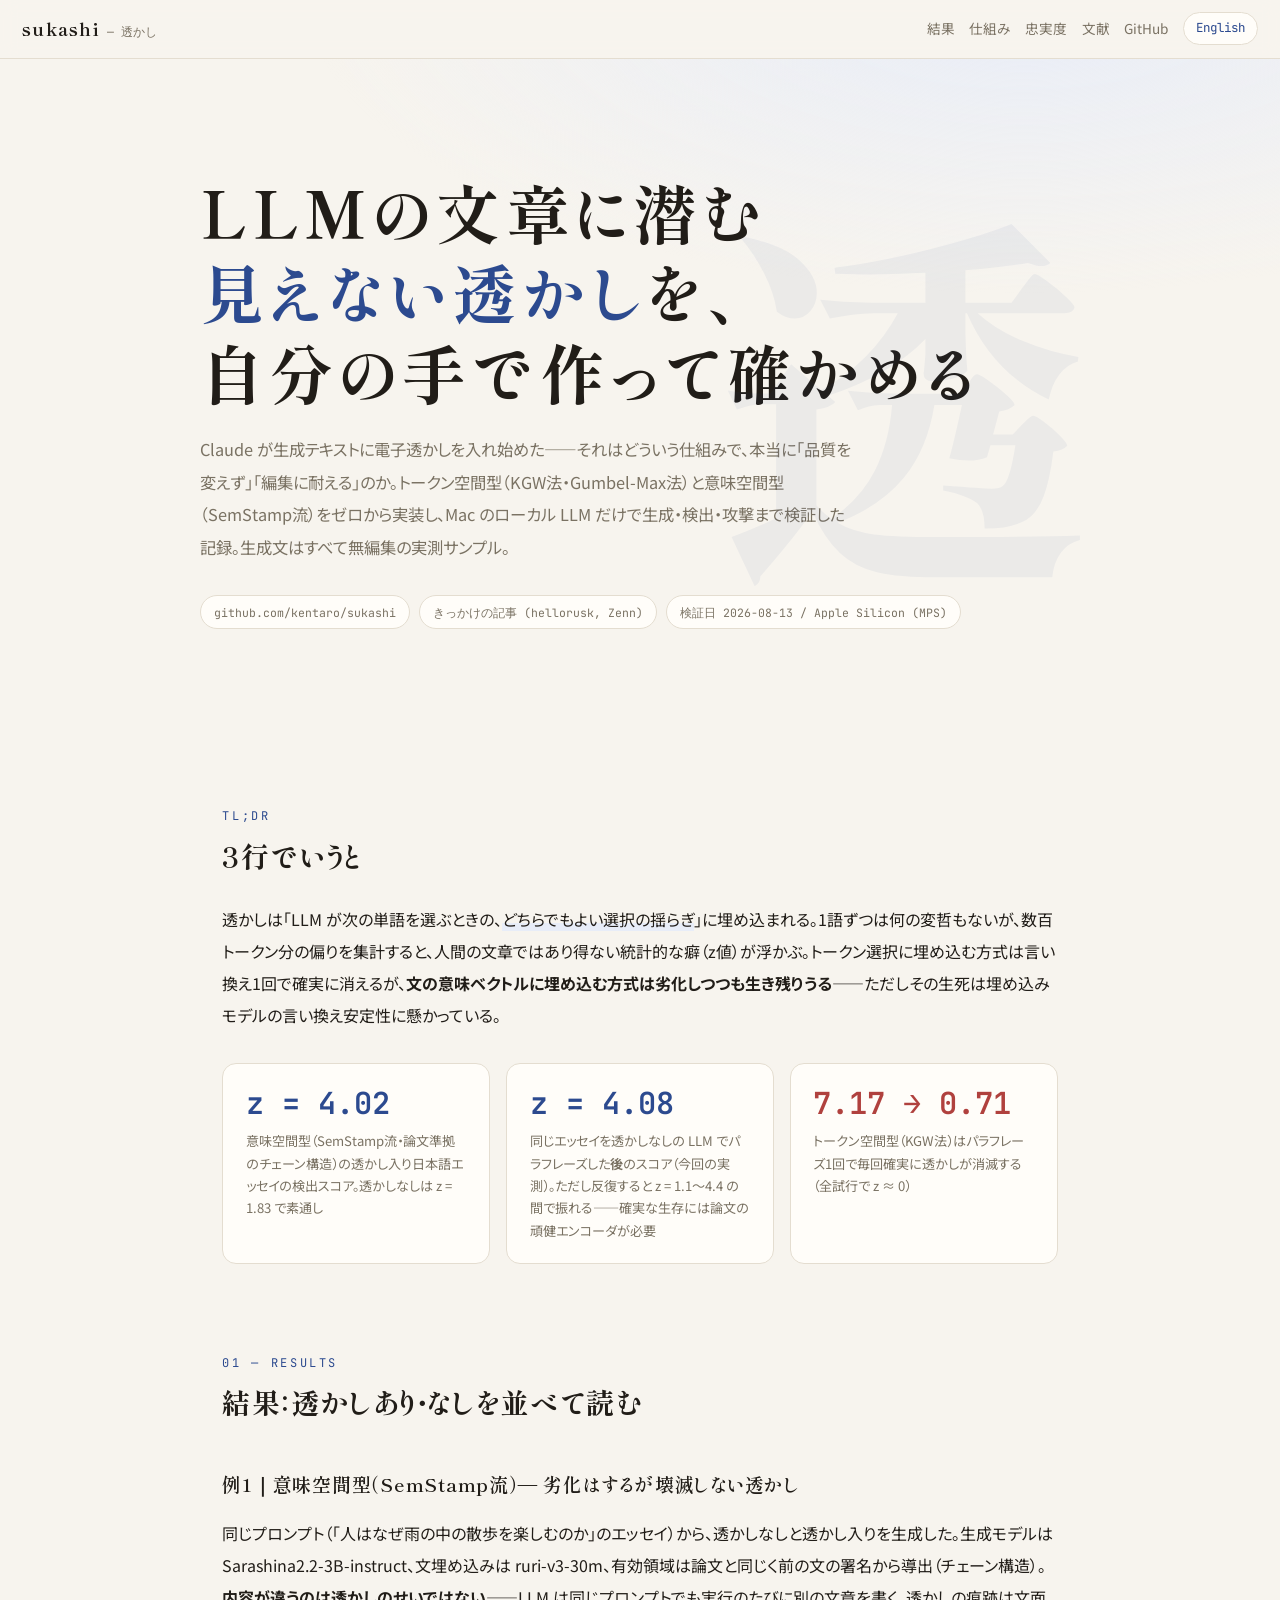
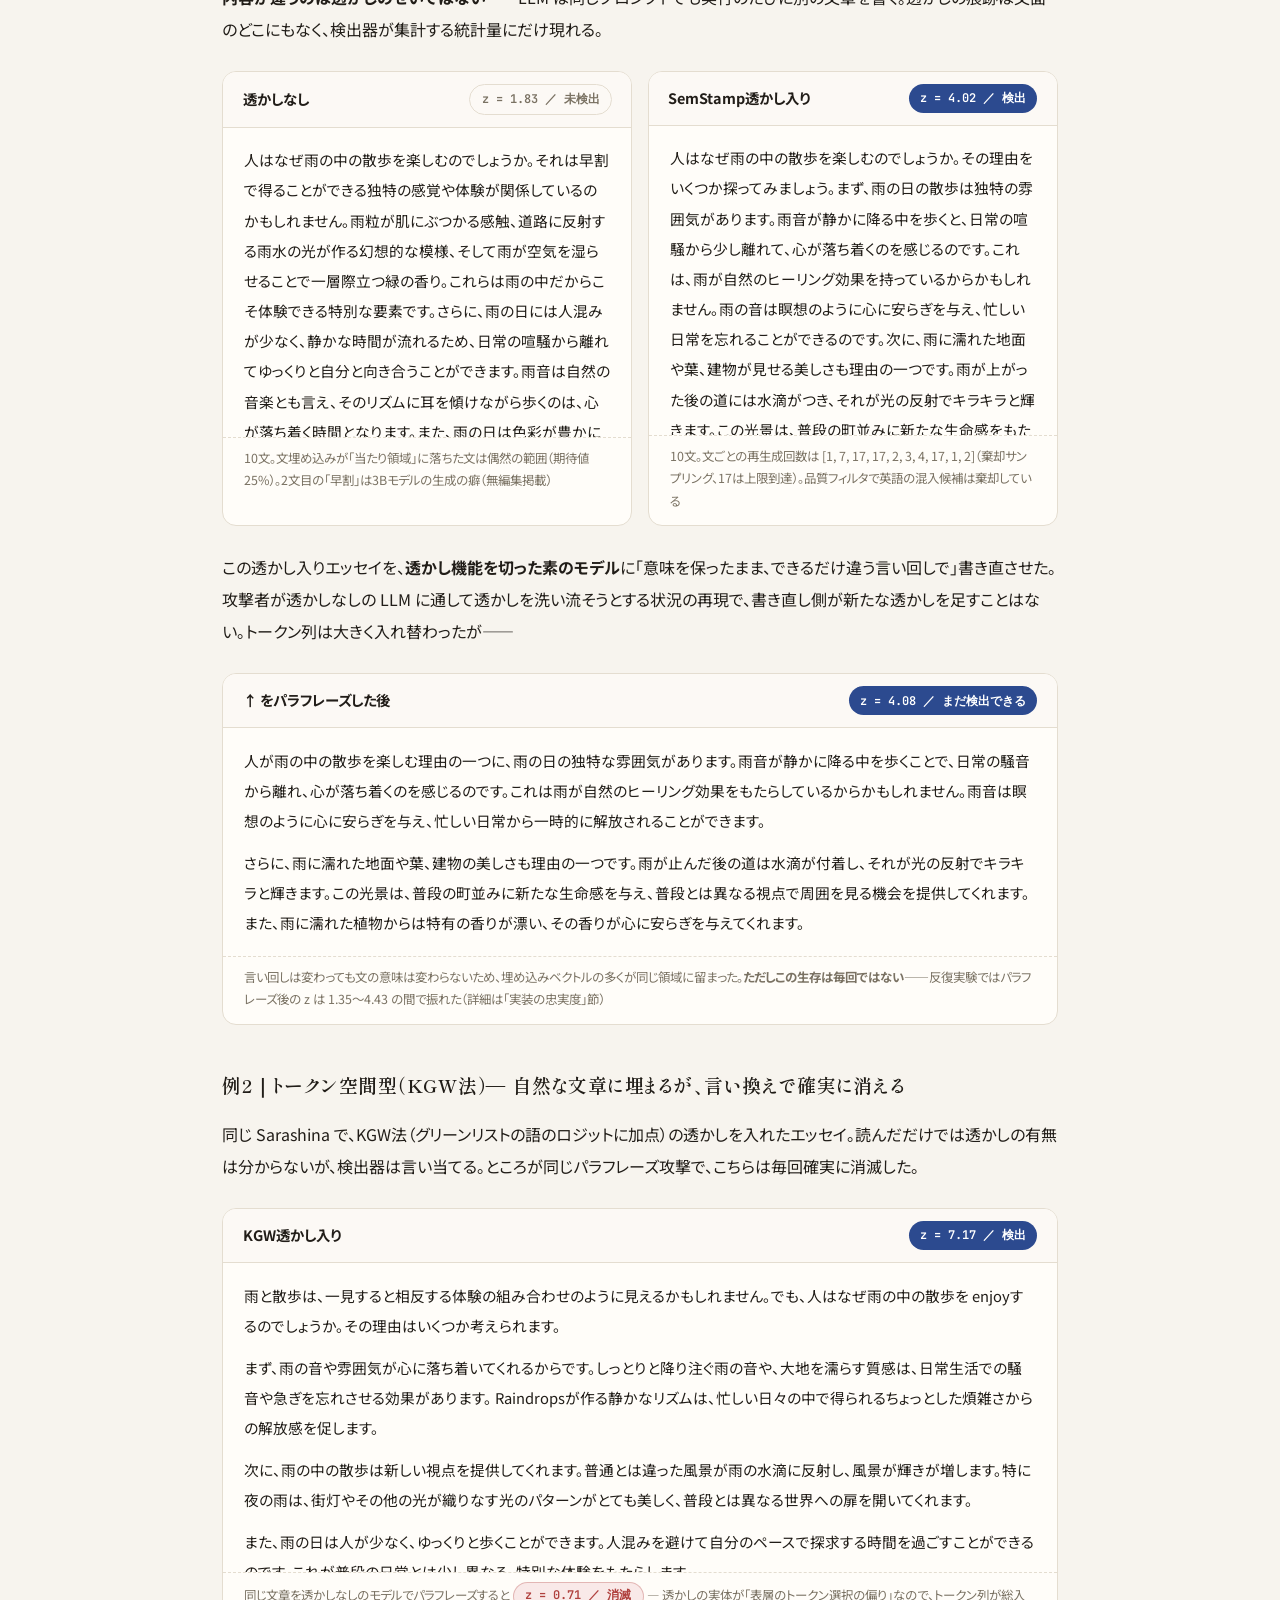
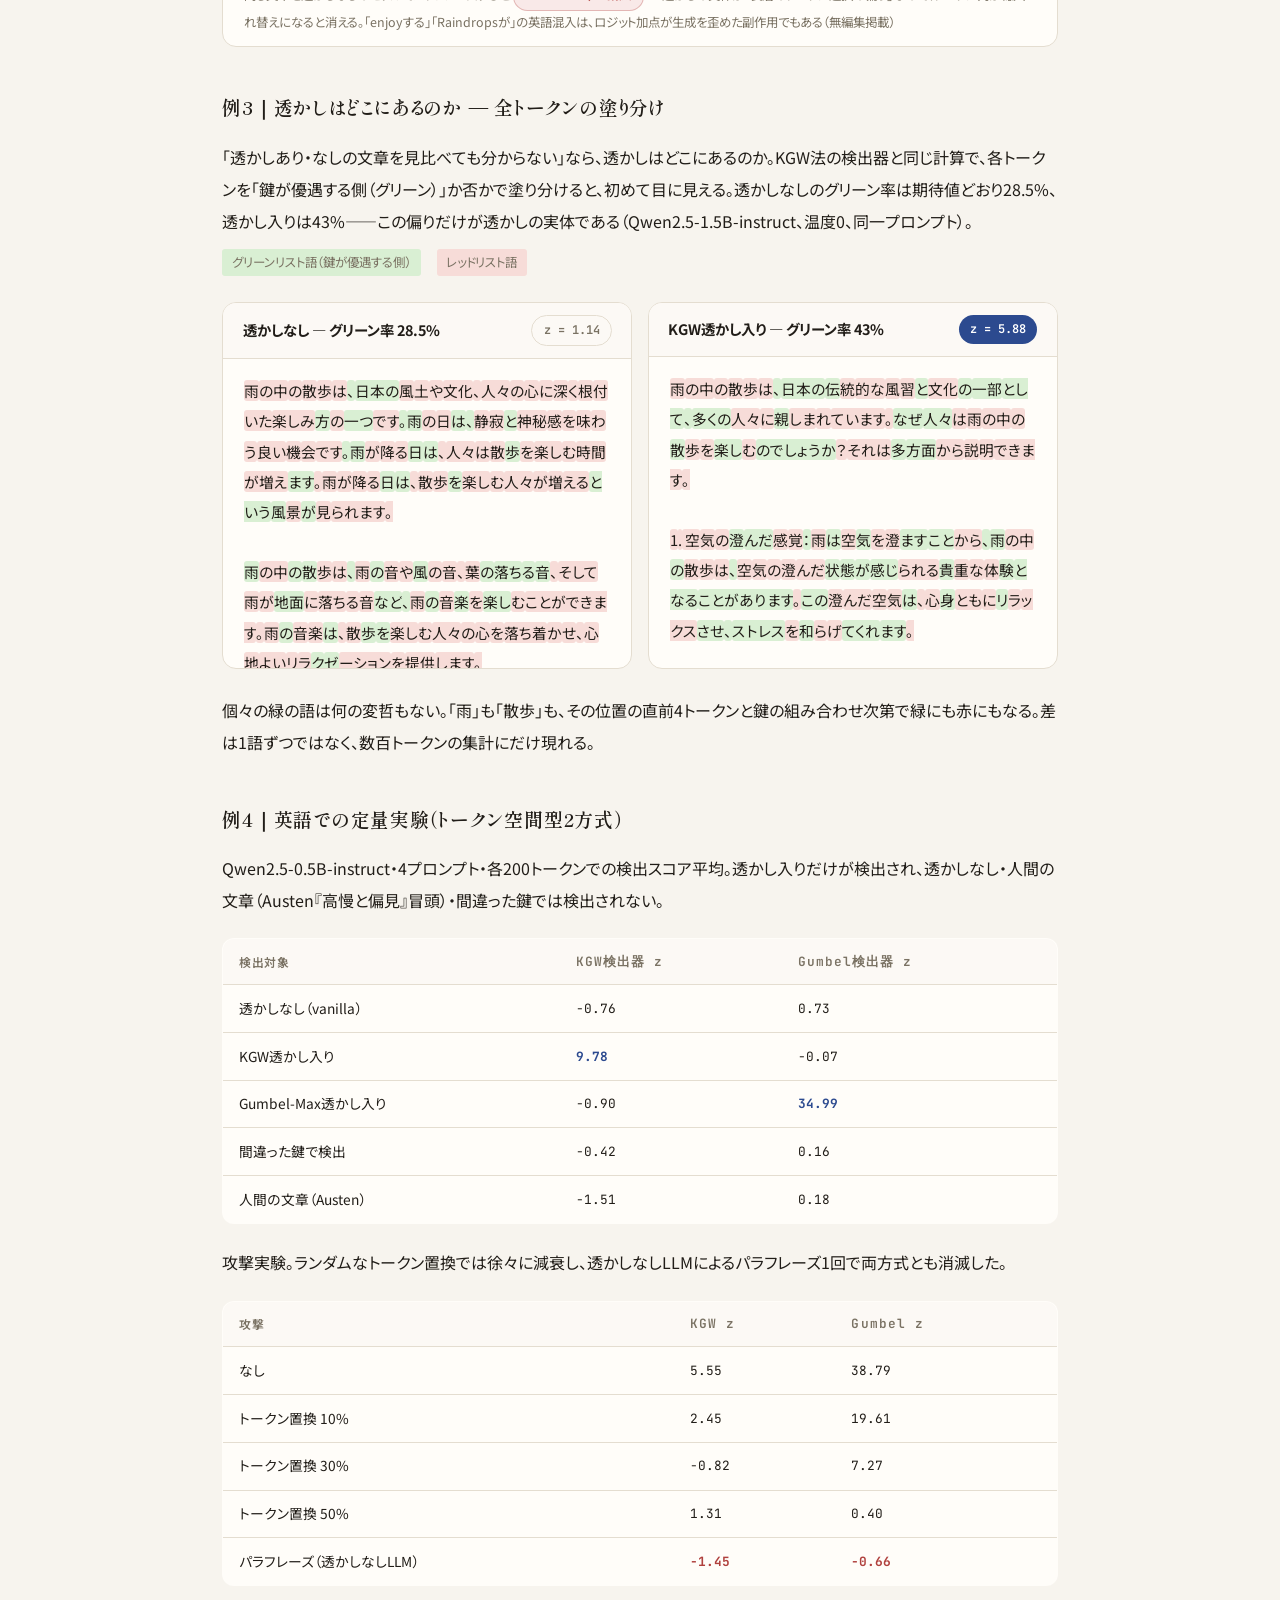
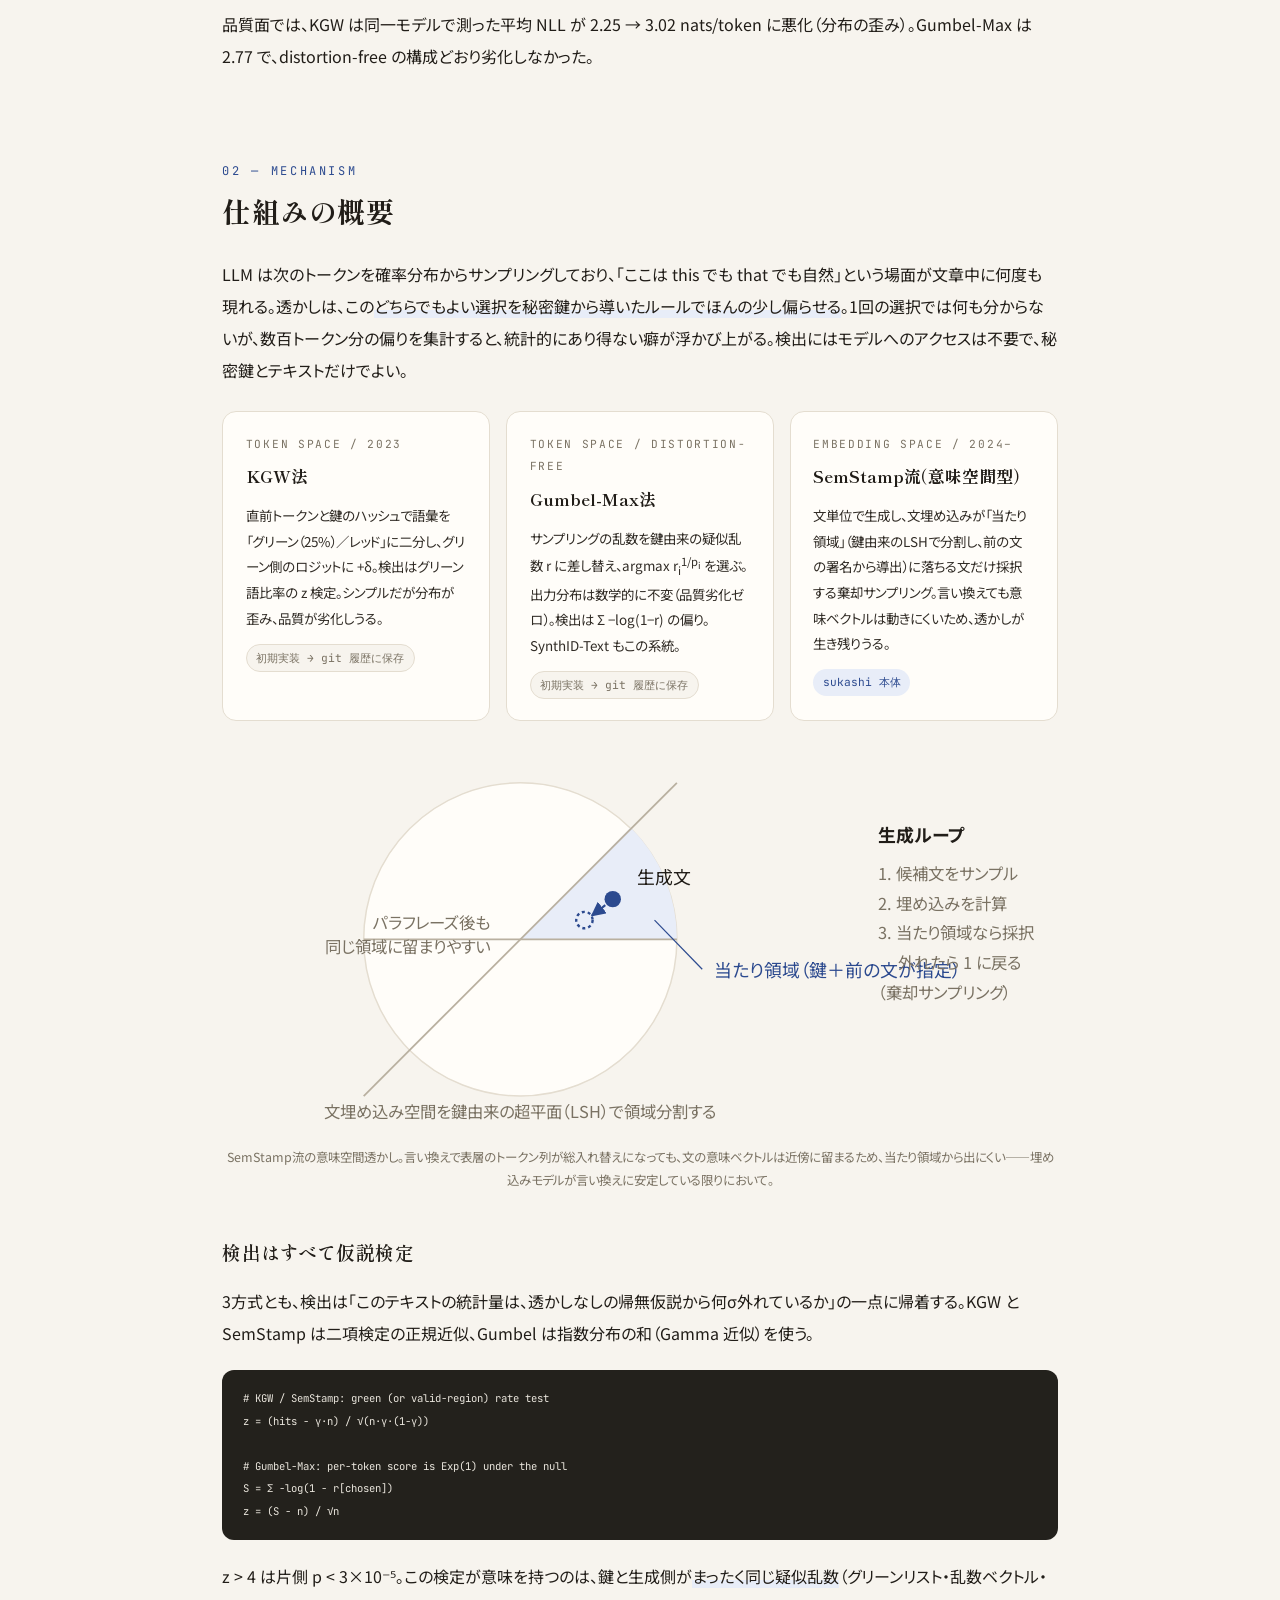
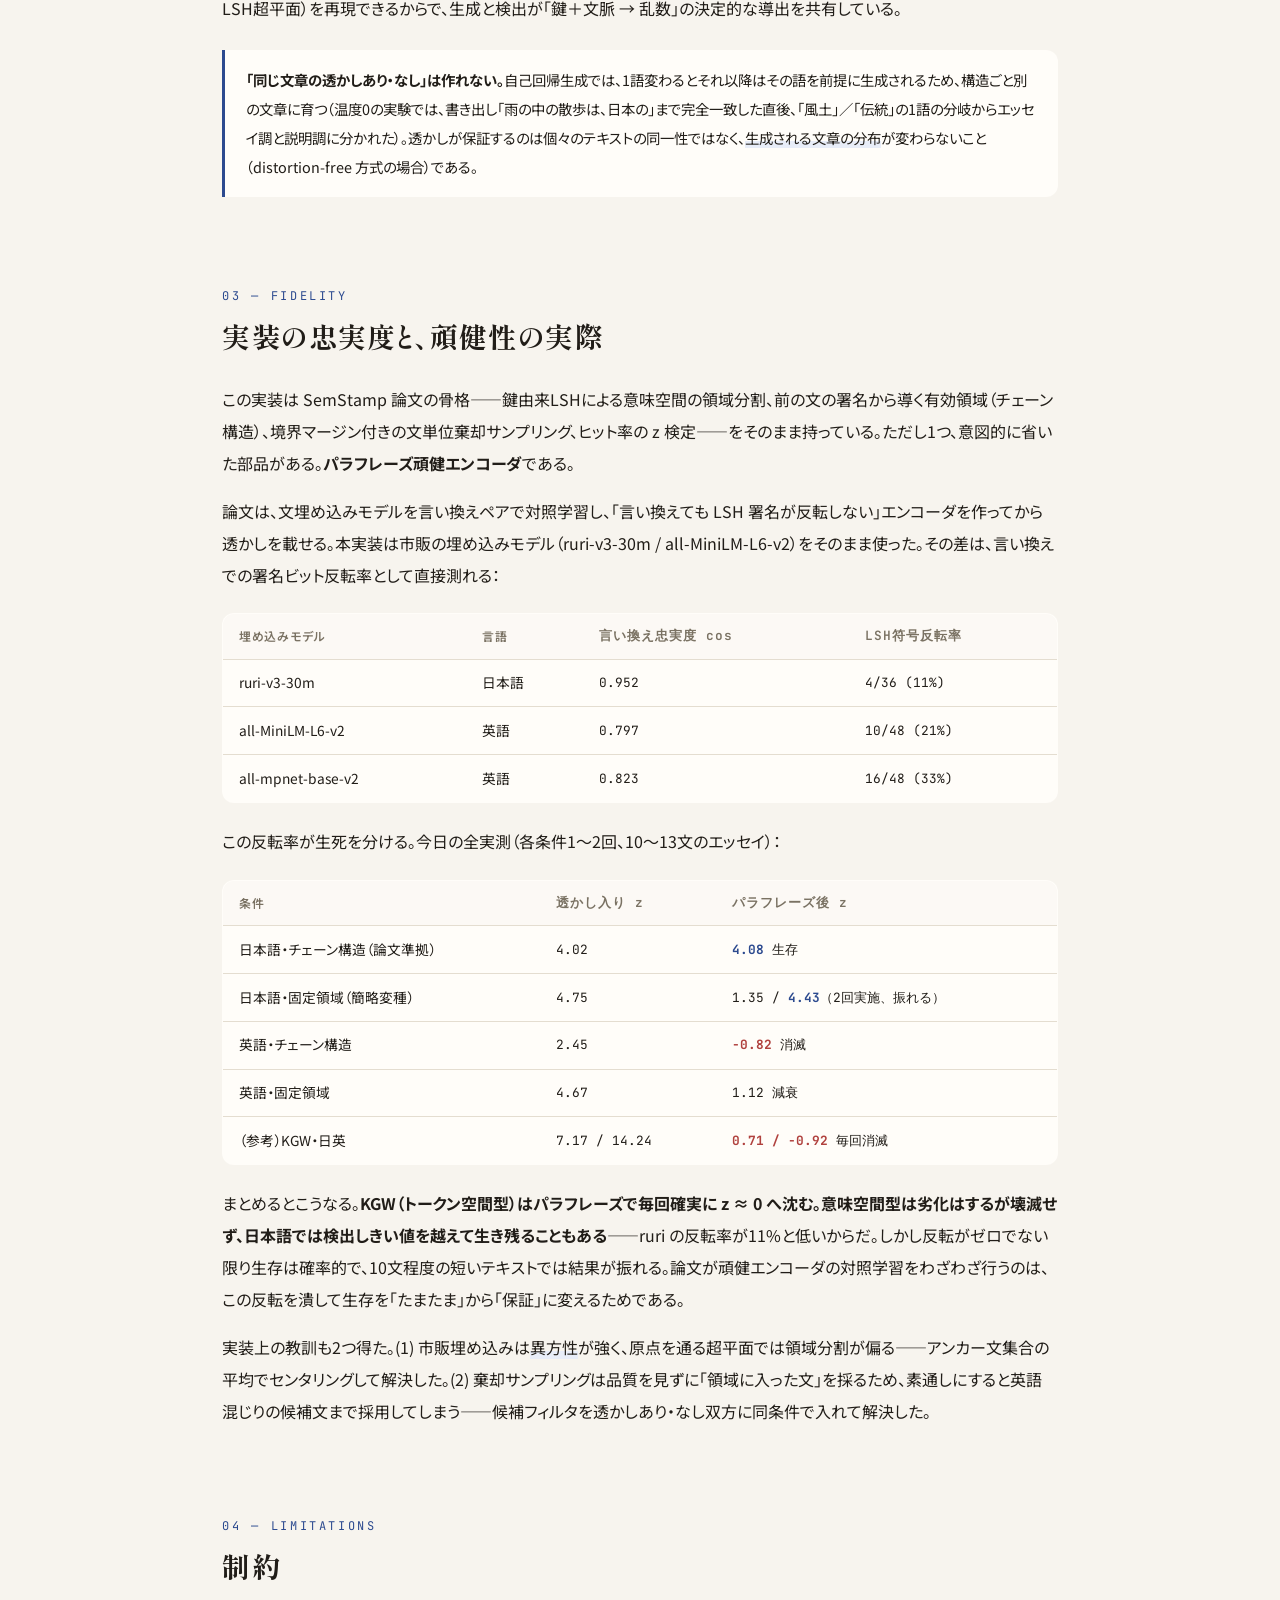
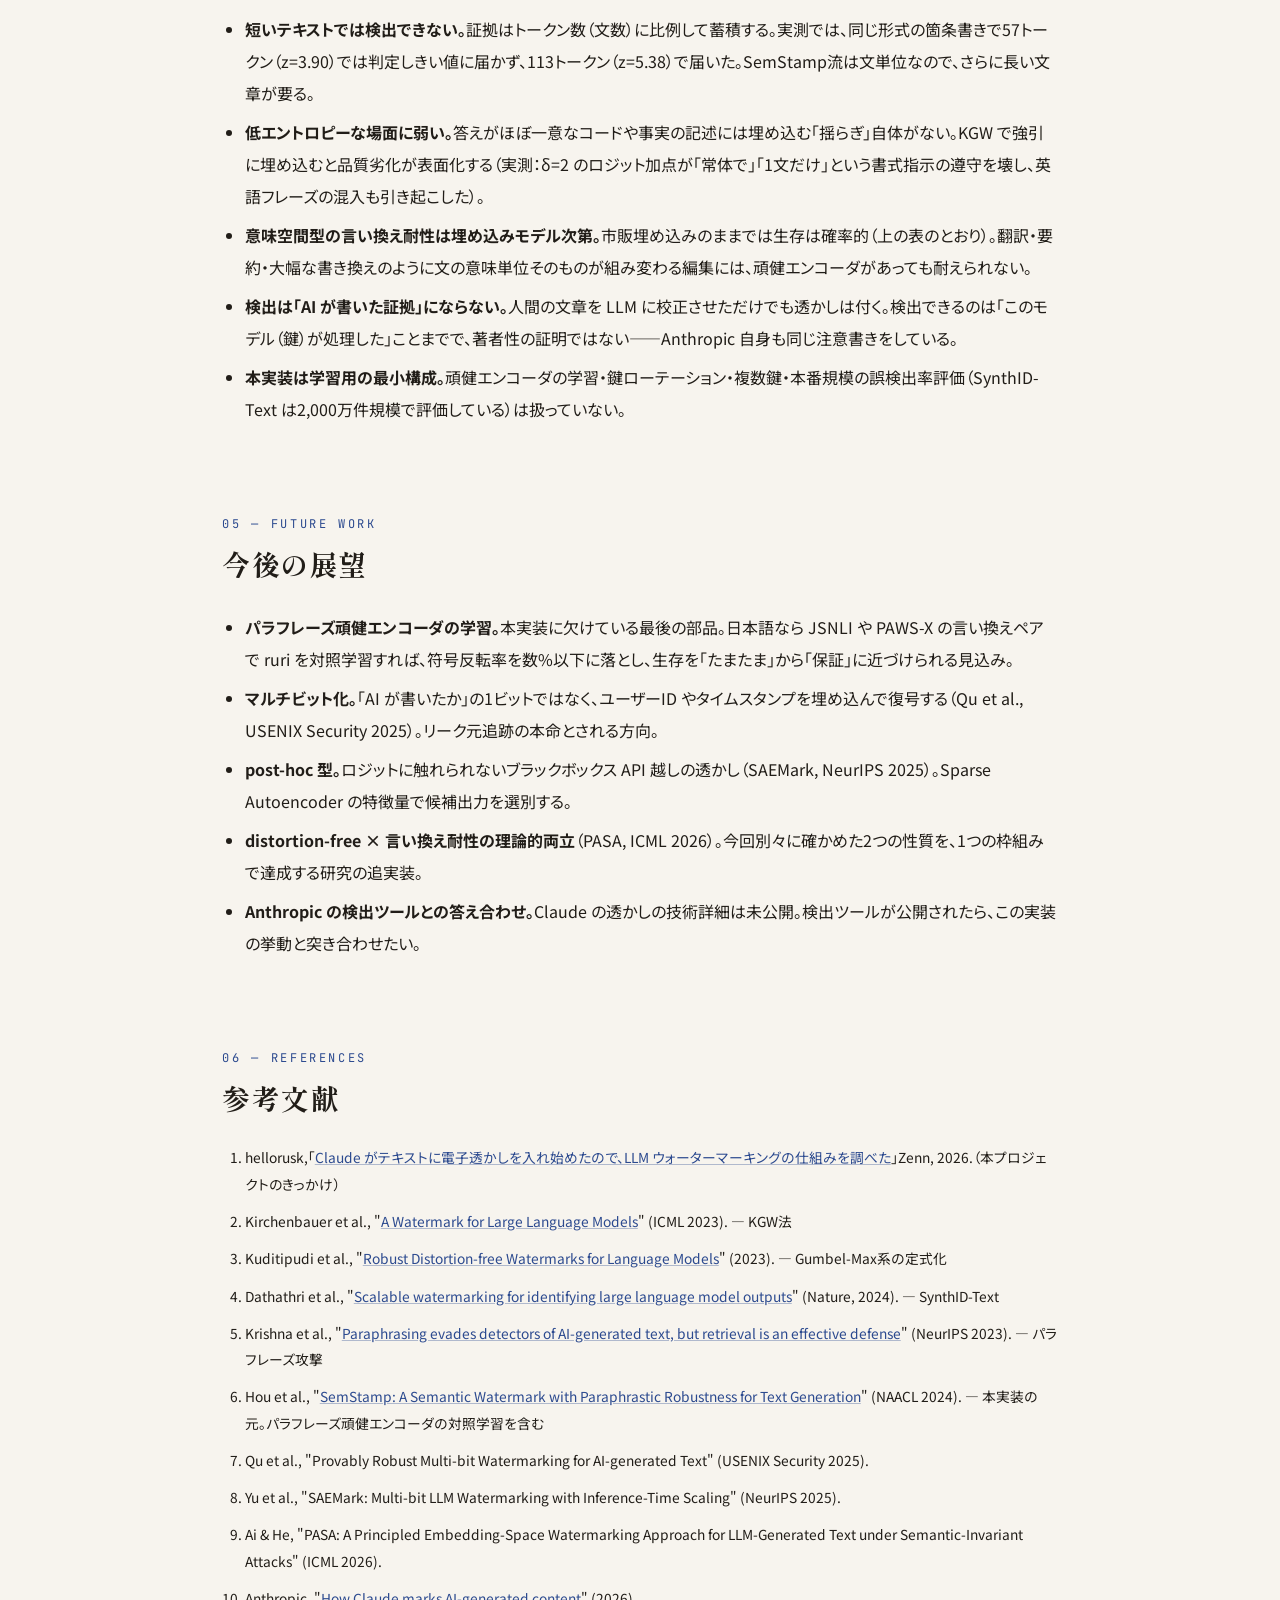
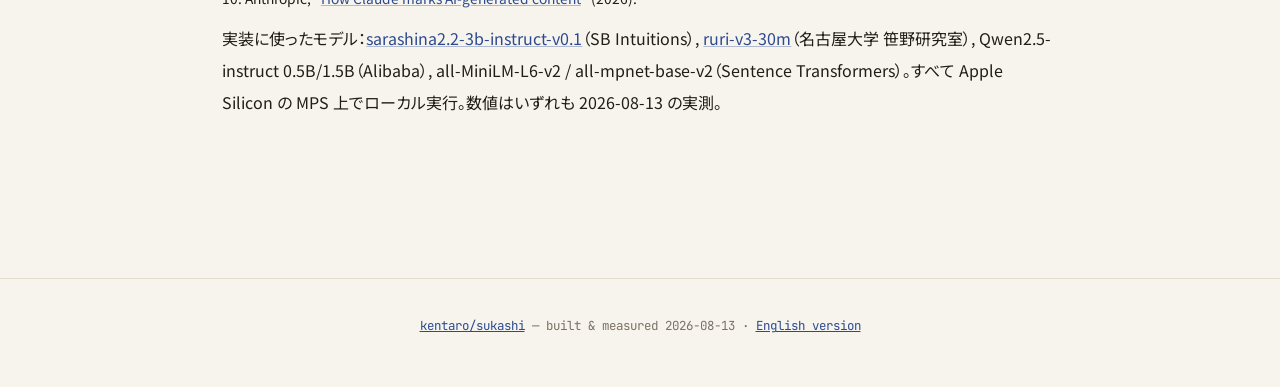
==== commit 8280003e: "Rewrite pages with final measurements, English examples, and fidelity section" ====
--- a/docs/index.html
+++ b/docs/index.html
@@ -18,7 +18,7 @@
   <div class="links">
     <a href="#results">結果</a>
     <a href="#how">仕組み</a>
-    <a href="#details">詳細</a>
+    <a href="#fidelity">忠実度</a>
     <a href="#refs">文献</a>
     <a href="https://github.com/kentaro/sukashi">GitHub</a>
     <a class="lang" href="en/">English</a>
@@ -29,7 +29,7 @@
   <div class="hero-inner">
     <div class="glyph">透</div>
     <h1>LLMの文章に潜む<br><span class="accent">見えない透かし</span>を、<br>自分の手で作って確かめる</h1>
-    <p class="tagline">Claude が生成テキストに電子透かしを入れ始めた——それはどういう仕組みで、本当に「品質を変えず」「編集に耐える」のか。トークン空間型（KGW法・Gumbel-Max法）と意味空間型（SemStamp流）をゼロから実装し、Mac のローカル LLM だけで生成・検出・攻撃まで検証した記録。</p>
+    <p class="tagline">Claude が生成テキストに電子透かしを入れ始めた——それはどういう仕組みで、本当に「品質を変えず」「編集に耐える」のか。トークン空間型（KGW法・Gumbel-Max法）と意味空間型（SemStamp流）をゼロから実装し、Mac のローカル LLM だけで生成・検出・攻撃まで検証した記録。生成文はすべて無編集の実測サンプル。</p>
     <div class="meta">
       <a class="chip" href="https://github.com/kentaro/sukashi">github.com/kentaro/sukashi</a>
       <a class="chip" href="https://zenn.dev/hellorusk/articles/3328866ca9e922">きっかけの記事 (hellorusk, Zenn)</a>
@@ -43,11 +43,11 @@
 <section id="tldr">
   <span class="sec-label">TL;DR</span>
   <h2>3行でいうと</h2>
-  <p>透かしは「LLM が次の単語を選ぶときの、<em>どちらでもよい選択の揺らぎ</em>」に埋め込まれる。1語ずつは何の変哲もないが、数百トークン分の偏りを集計すると、人間の文章ではあり得ない統計的な癖（z値）が浮かぶ。トークン選択に埋め込む方式は言い換え1回で消えるが、<strong>文の意味ベクトルに埋め込む方式はパラフレーズを生き延びた</strong>。</p>
+  <p>透かしは「LLM が次の単語を選ぶときの、<em>どちらでもよい選択の揺らぎ</em>」に埋め込まれる。1語ずつは何の変哲もないが、数百トークン分の偏りを集計すると、人間の文章ではあり得ない統計的な癖（z値）が浮かぶ。トークン選択に埋め込む方式は言い換え1回で確実に消えるが、<strong>文の意味ベクトルに埋め込む方式は劣化しつつも生き残りうる</strong>——ただしその生死は埋め込みモデルの言い換え安定性に懸かっている。</p>
   <div class="stats">
-    <div class="stat"><div class="num">z = 4.75</div><div class="desc">意味空間型（SemStamp流）の透かし入り日本語エッセイの検出スコア。透かしなしは z = 1.83 で素通し</div></div>
-    <div class="stat"><div class="num">z = 4.43</div><div class="desc">同じエッセイを LLM でパラフレーズした<strong>後</strong>のスコア。意味空間型は言い換えを生き延びる</div></div>
-    <div class="stat"><div class="num dead">7.17 → 0.71</div><div class="desc">トークン空間型（KGW法）はパラフレーズ1回で透かしが消滅する</div></div>
+    <div class="stat"><div class="num">z = 4.02</div><div class="desc">意味空間型（SemStamp流・論文準拠のチェーン構造）の透かし入り日本語エッセイの検出スコア。透かしなしは z = 1.83 で素通し</div></div>
+    <div class="stat"><div class="num">z = 4.08</div><div class="desc">同じエッセイを透かしなしの LLM でパラフレーズした<strong>後</strong>のスコア（今回の実測）。ただし反復すると z = 1.1〜4.4 の間で振れる——確実な生存には論文の頑健エンコーダが必要</div></div>
+    <div class="stat"><div class="num dead">7.17 → 0.71</div><div class="desc">トークン空間型（KGW法）はパラフレーズ1回で毎回確実に透かしが消滅する（全試行で z ≈ 0）</div></div>
   </div>
 </section>
 
@@ -55,32 +55,32 @@
   <span class="sec-label">01 — Results</span>
   <h2>結果：透かしあり・なしを並べて読む</h2>
 
-  <h3>例1｜意味空間型（SemStamp流）— パラフレーズに耐える透かし</h3>
-  <p>同じプロンプト（「人はなぜ雨の中の散歩を楽しむのか」のエッセイ）から、透かしなしと透かし入りを生成した。生成モデルは Sarashina2.2-3B-instruct、文埋め込みは ruri-v3-30m。<strong>内容が違うのは透かしのせいではない</strong>——LLM は同じプロンプトでも実行のたびに別の文章を書く。透かしの痕跡は文面のどこにもなく、検出器が集計する統計量にだけ現れる。</p>
+  <h3>例1｜意味空間型（SemStamp流）— 劣化はするが壊滅しない透かし</h3>
+  <p>同じプロンプト（「人はなぜ雨の中の散歩を楽しむのか」のエッセイ）から、透かしなしと透かし入りを生成した。生成モデルは Sarashina2.2-3B-instruct、文埋め込みは ruri-v3-30m、有効領域は論文と同じく前の文の署名から導出（チェーン構造）。<strong>内容が違うのは透かしのせいではない</strong>——LLM は同じプロンプトでも実行のたびに別の文章を書く。透かしの痕跡は文面のどこにもなく、検出器が集計する統計量にだけ現れる。</p>
 
   <div class="pair-wrap"><div class="pair">
     <div class="sample">
       <div class="head"><span class="t">透かしなし</span><span class="z miss">z = 1.83 ／ 未検出</span></div>
-      <div class="body"><p>人はなぜ雨の中の散歩を楽しむのでしょうか。それは早割で得ることができる独特の感覚や体験に魅了されるからだと言えるでしょう。雨は日常生活に突然訪れる変化であり、その湿気や音が普段とは異なる雰囲気をもたらします。まず、雨音の静寂が心地よいからです。ザーザーと降る雨水が地面を叩く音が、忙しい日常からひとときの安らぎを与えてくれます。この雨音に包まれることで、心を落ち着かせることができ、日常の雑踏から離れ、自然と一体感を感じることができます。次に、雨に濡れた路面や木々の緑が鮮やかな色彩を醸し出すからです。雨の日には光が柔らかく散乱し、世界がより幻想的に見えるのです。特に、濡れた葉っぱや地面に反射する太陽光が描く光の帯は、見る者に不思議な美しさを感じさせます。こうした視覚的な楽しさが、雨の中の散歩をより魅力的なものにします。</p></div>
-      <div class="note">10文。文埋め込みが「当たり領域」に落ちた文は偶然の範囲（期待値25%）</div>
-    </div>
-    <div class="sample">
-      <div class="head"><span class="t">SemStamp透かし入り</span><span class="z hit">z = 4.75 ／ 検出</span></div>
-      <div class="body"><p>雨の中の散歩は、一見すると少し変わっているように見えるかもしれませんが、そこには独特の魅力と理由があります。まず、雨音は心を静めてくれる効果があります。ザーザーと降る雨の音を聞きながら歩むことで、日常の騒音から離れ、心穏やかな気持ちになることができます。次に、雨が地面に降り注ぐ様子や、木々の葉に水滴が宿る姿は、とても美しく見えます。この自然の美しさは、雨の日ならではの特権であり、普段の日常生活の中では見過ごしがちな細部にも目を向ける機会となります。散歩中に sights and sounds が変化することで、新しい発見や楽しみが生まれます。さらに、雨中の散歩は季節の移り変わりを肌で感じることができます。春の雨、夏の雨、秋の雨、それぞれ異なる雰囲気があり、それを感じるたびに季節の変化を実感することができます。このことは、時間の流れに対する意識を改めて見直すきっかけにもなります。また、雨中の散歩は精神的なリフレッシュ効果も抜群です。</p></div>
-      <div class="note">10文すべてが鍵の指定する「当たり領域」に着地。文ごとの再生成回数は [6, 17, 4, 3, 1, 3, 2, 1, 2, 4]（平均4.3回の棄却サンプリング）</div>
+      <div class="body"><p>人はなぜ雨の中の散歩を楽しむのでしょうか。それは早割で得ることができる独特の感覚や体験が関係しているのかもしれません。雨粒が肌にぶつかる感触、道路に反射する雨水の光が作る幻想的な模様、そして雨が空気を湿らせることで一層際立つ緑の香り。これらは雨の中だからこそ体験できる特別な要素です。さらに、雨の日には人混みが少なく、静かな時間が流れるため、日常の喧騒から離れてゆっくりと自分と向き合うことができます。雨音は自然の音楽とも言え、そのリズムに耳を傾けながら歩くのは、心が落ち着く時間となります。また、雨の日は色彩が豊かに感じられる瞬間でもあります。濡れた路面や木々の葉が水分を含み、日光が散乱することで、普段の景色がより鮮やかに見えるのです。このような視覚的な喜びも、雨の中の散歩を魅力的にしている一因でしょう。最後に、雨は新たな始まりの象徴でもあります。</p></div>
+      <div class="note">10文。文埋め込みが「当たり領域」に落ちた文は偶然の範囲（期待値25%）。2文目の「早割」は3Bモデルの生成の癖（無編集掲載）</div>
+    </div>
+    <div class="sample">
+      <div class="head"><span class="t">SemStamp透かし入り</span><span class="z hit">z = 4.02 ／ 検出</span></div>
+      <div class="body"><p>人はなぜ雨の中の散歩を楽しむのでしょうか。その理由をいくつか探ってみましょう。まず、雨の日の散歩は独特の雰囲気があります。雨音が静かに降る中を歩くと、日常の喧騒から少し離れて、心が落ち着くのを感じるのです。これは、雨が自然のヒーリング効果を持っているからかもしれません。雨の音は瞑想のように心に安らぎを与え、忙しい日常を忘れることができるのです。次に、雨に濡れた地面や葉、建物が見せる美しさも理由の一つです。雨が上がった後の道には水滴がつき、それが光の反射でキラキラと輝きます。この光景は、普段の町並みに新たな生命感をもたらし、普段とは異なる視点で周囲を見ることができます。また、雨に濡れた植物の香りも楽しめますし、その香りが心に安らぎを与えてくれます。</p></div>
+      <div class="note">10文。文ごとの再生成回数は [1, 7, 17, 17, 2, 3, 4, 17, 1, 2]（棄却サンプリング、17は上限到達）。品質フィルタで英語の混入候補は棄却している</div>
     </div>
   </div></div>
 
   <p>この透かし入りエッセイを、<strong>透かし機能を切った素のモデル</strong>に「意味を保ったまま、できるだけ違う言い回しで」書き直させた。攻撃者が透かしなしの LLM に通して透かしを洗い流そうとする状況の再現で、書き直し側が新たな透かしを足すことはない。トークン列は大きく入れ替わったが——</p>
 
   <div class="sample">
-    <div class="head"><span class="t">↑ をパラフレーズした後</span><span class="z hit">z = 4.43 ／ まだ検出できる</span></div>
-    <div class="body"><p>雨中の散歩は、一見すると特別な行動に映るかもしれませんが、実際には独特の魅力と価値があります。まず、雨音は心を静寂へと導く効果があります。ザーザーと雨が降る音を聞きながら歩くことで、日常の喧騒から離れ、心安らぐ気持ちになれます。次に、雨が地面に降り注ぐ様子や、木々の葉に水滴が宿る光景は、非常に美しく見えます。こうした雨の日ならではの自然の美は、日常生活の中では見逃しがちな細部に意識を向ける機会を提供してくれます。散歩中、sights and sounds が変化により、新しい発見や楽しみがもたらされます。さらに、雨中の散歩を通じて季節の移ろいを肌で感じることができ、春の雨、夏の雨、秋の雨など、それぞれ異なる雰囲気を味わうことで、季節の変化を実感できます。このことは、時間の経過に対する自覚を再確認するきっかけともなります。最後に、雨中の散歩は精神的なリフレッシュ効果も非常に高く、心新たになる経験をもたらします。</p></div>
-    <div class="note">言い回しは変わっても文の意味は変わらないため、埋め込みベクトルは同じ領域に留まる。9文中のヒット率はほぼ維持された</div>
-  </div>
-
-  <h3>例2｜トークン空間型（KGW法）— 自然な文章に埋まるが、言い換えで消える</h3>
-  <p>同じ Sarashina で、KGW法（グリーンリストの語のロジットに加点）の透かしを入れたエッセイ。読んだだけでは透かしの有無は分からないが、検出器は言い当てる。ところが同じパラフレーズ攻撃で、こちらは消滅した。</p>
+    <div class="head"><span class="t">↑ をパラフレーズした後</span><span class="z hit">z = 4.08 ／ まだ検出できる</span></div>
+    <div class="body"><p>人が雨の中の散歩を楽しむ理由の一つに、雨の日の独特な雰囲気があります。雨音が静かに降る中を歩くことで、日常の騒音から離れ、心が落ち着くのを感じるのです。これは雨が自然のヒーリング効果をもたらしているからかもしれません。雨音は瞑想のように心に安らぎを与え、忙しい日常から一時的に解放されることができます。</p><p>さらに、雨に濡れた地面や葉、建物の美しさも理由の一つです。雨が止んだ後の道は水滴が付着し、それが光の反射でキラキラと輝きます。この光景は、普段の町並みに新たな生命感を与え、普段とは異なる視点で周囲を見る機会を提供してくれます。また、雨に濡れた植物からは特有の香りが漂い、その香りが心に安らぎを与えてくれます。</p></div>
+    <div class="note">言い回しは変わっても文の意味は変わらないため、埋め込みベクトルの多くが同じ領域に留まった。<strong>ただしこの生存は毎回ではない</strong>——反復実験ではパラフレーズ後の z は 1.35〜4.43 の間で振れた（詳細は「実装の忠実度」節）</div>
+  </div>
+
+  <h3>例2｜トークン空間型（KGW法）— 自然な文章に埋まるが、言い換えで確実に消える</h3>
+  <p>同じ Sarashina で、KGW法（グリーンリストの語のロジットに加点）の透かしを入れたエッセイ。読んだだけでは透かしの有無は分からないが、検出器は言い当てる。ところが同じパラフレーズ攻撃で、こちらは毎回確実に消滅した。</p>
 
   <div class="sample">
     <div class="head"><span class="t">KGW透かし入り</span><span class="z hit">z = 7.17 ／ 検出</span></div>
@@ -91,7 +91,7 @@
       <p>また、雨の日は人が少なく、ゆっくりと歩くことができます。人混みを避けて自分のペースで探求する時間を過ごすことができるのです。これが普段の日常とは少し異なる、特別な体験をもたらします。</p>
       <p>最後に、雨の中の散歩は自己発見の場ともなり得ます。静かに自分を省みる時間を持つことで、普段見逃しがちな感情や思考を整理することができます。雨に濡れることによる肌感覚も、新たなインスピレーションを引き出すきっかけとなります。</p>
     </div>
-    <div class="note">同じ文章を透かしなしのモデルでパラフレーズすると <span class="z dead">z = 0.71 ／ 消滅</span> — 透かしの実体が「表層のトークン選択の偏り」なので、トークン列が総入れ替えになると消える</div>
+    <div class="note">同じ文章を透かしなしのモデルでパラフレーズすると <span class="z dead">z = 0.71 ／ 消滅</span> — 透かしの実体が「表層のトークン選択の偏り」なので、トークン列が総入れ替えになると消える。「enjoyする」「Raindropsが」の英語混入は、ロジット加点が生成を歪めた副作用でもある（無編集掲載）</div>
   </div>
 
   <h3>例3｜透かしはどこにあるのか — 全トークンの塗り分け</h3>
@@ -119,7 +119,7 @@
     <tr><td>間違った鍵で検出</td><td class="mono">-0.42</td><td class="mono">0.16</td></tr>
     <tr><td>人間の文章（Austen）</td><td class="mono">-1.51</td><td class="mono">0.18</td></tr>
   </table></div>
-  <p>攻撃実験。ランダムなトークン置換では徐々に減衰し、LLMによるパラフレーズ1回で両方式とも消滅した。</p>
+  <p>攻撃実験。ランダムなトークン置換では徐々に減衰し、透かしなしLLMによるパラフレーズ1回で両方式とも消滅した。</p>
   <div class="tbl-wrap"><table>
     <tr><th>攻撃</th><th class="mono">KGW z</th><th class="mono">Gumbel z</th></tr>
     <tr><td>なし</td><td class="mono">5.55</td><td class="mono">38.79</td></tr>
@@ -152,7 +152,7 @@
     <div class="scheme">
       <div class="k">EMBEDDING SPACE / 2024–</div>
       <h4>SemStamp流（意味空間型）</h4>
-      <p>文単位で生成し、文埋め込みが鍵の指定する「当たり領域」（LSHで分割）に落ちる文だけ採択する棄却サンプリング。言い換えても意味ベクトルは動かないため、透かしが生き残る。</p>
+      <p>文単位で生成し、文埋め込みが「当たり領域」（鍵由来のLSHで分割し、前の文の署名から導出）に落ちる文だけ採択する棄却サンプリング。言い換えても意味ベクトルは動きにくいため、透かしが生き残りうる。</p>
       <span class="tag alive">sukashi 本体</span>
     </div>
   </div>
@@ -173,8 +173,8 @@
       <line x1="257" y1="102" x2="248" y2="109" stroke="#2c4a8f" stroke-width="1.4" marker-end="url(#arr)"/>
       <text x="278" y="88" font-size="12" fill="#211d18">生成文</text>
       <text x="180" y="118" font-size="11" fill="#7a7263" text-anchor="end">パラフレーズ後も</text>
-      <text x="180" y="134" font-size="11" fill="#7a7263" text-anchor="end">同じ領域に留まる</text>
-      <text x="330" y="150" font-size="12" fill="#2c4a8f">当たり領域（鍵が指定）</text>
+      <text x="180" y="134" font-size="11" fill="#7a7263" text-anchor="end">同じ領域に留まりやすい</text>
+      <text x="330" y="150" font-size="12" fill="#2c4a8f">当たり領域（鍵＋前の文が指定）</text>
       <line x1="322" y1="145" x2="290" y2="112" stroke="#2c4a8f" stroke-width="0.8"/>
       <text x="200" y="245" font-size="11" fill="#7a7263" text-anchor="middle">文埋め込み空間を鍵由来の超平面（LSH）で領域分割する</text>
       <text x="440" y="60" font-size="12" fill="#211d18" font-weight="bold">生成ループ</text>
@@ -184,13 +184,8 @@
       <text x="440" y="145" font-size="11" fill="#7a7263">　 外れたら 1 に戻る</text>
       <text x="440" y="165" font-size="11" fill="#7a7263">（棄却サンプリング）</text>
     </svg>
-    <figcaption>SemStamp流の意味空間透かし。言い換えで表層のトークン列が総入れ替えになっても、文の意味ベクトルは近傍に留まるため、当たり領域から出にくい。</figcaption>
+    <figcaption>SemStamp流の意味空間透かし。言い換えで表層のトークン列が総入れ替えになっても、文の意味ベクトルは近傍に留まるため、当たり領域から出にくい——埋め込みモデルが言い換えに安定している限りにおいて。</figcaption>
   </figure>
-</section>
-
-<section id="details">
-  <span class="sec-label">03 — Details</span>
-  <h2>詳細：検出の数理と実装</h2>
 
   <h3>検出はすべて仮説検定</h3>
   <p>3方式とも、検出は「このテキストの統計量は、透かしなしの帰無仮説から何σ外れているか」の一点に帰着する。KGW と SemStamp は二項検定の正規近似、Gumbel は指数分布の和（Gamma 近似）を使う。</p>
@@ -202,15 +197,33 @@
 z = (S − n) / √n</code></pre>
   <p>z &gt; 4 は片側 p &lt; 3×10⁻⁵。この検定が意味を持つのは、鍵と生成側が<em>まったく同じ疑似乱数</em>（グリーンリスト・乱数ベクトル・LSH超平面）を再現できるからで、生成と検出が「鍵＋文脈 → 乱数」の決定的な導出を共有している。</p>
 
-  <h3>ハッシュ文脈の窓幅というトレードオフ</h3>
-  <p>疑似乱数の種を「直前1トークン」から取ると、固定鍵の下で生成が決定的になり、同じ文脈で同じ語が選ばれ続けて反復ループが生じる（日本語では「その日に　その日に　……」と顕著に壊れた）。直前4トークンの窓に広げるとループは消えるが、今度は1箇所の編集が自身＋後続4窓の計5箇所の検定を汚染するため、編集耐性が大きく下がる。品質・検出力・頑健性は同時に最大化できない。</p>
-
-  <h3>SemStamp流の実装</h3>
-  <p>文埋め込み（ruri-v3-30m, 256次元）を鍵由来のランダム超平面4枚で 2⁴=16 領域に分割し、鍵が選んだ4領域（γ=25%）を「当たり」とする。生成は文単位の棄却サンプリング（最大16回、境界からのマージン付き）。今回の10文のエッセイでは文あたり平均4.3回の再生成を要した——透かしのコストが「品質」ではなく「計算量」として現れるのが意味空間型の特徴といえる。</p>
-
   <div class="callout">
     <strong>「同じ文章の透かしあり・なし」は作れない。</strong>自己回帰生成では、1語変わるとそれ以降はその語を前提に生成されるため、構造ごと別の文章に育つ（温度0の実験では、書き出し「雨の中の散歩は、日本の」まで完全一致した直後、「風土」／「伝統」の1語の分岐からエッセイ調と説明調に分かれた）。透かしが保証するのは個々のテキストの同一性ではなく、<em>生成される文章の分布</em>が変わらないこと（distortion-free 方式の場合）である。
   </div>
+</section>
+
+<section id="fidelity">
+  <span class="sec-label">03 — Fidelity</span>
+  <h2>実装の忠実度と、頑健性の実際</h2>
+  <p>この実装は SemStamp 論文の骨格——鍵由来LSHによる意味空間の領域分割、前の文の署名から導く有効領域（チェーン構造）、境界マージン付きの文単位棄却サンプリング、ヒット率の z 検定——をそのまま持っている。ただし1つ、意図的に省いた部品がある。<strong>パラフレーズ頑健エンコーダ</strong>である。</p>
+  <p>論文は、文埋め込みモデルを言い換えペアで対照学習し、「言い換えても LSH 署名が反転しない」エンコーダを作ってから透かしを載せる。本実装は市販の埋め込みモデル（ruri-v3-30m / all-MiniLM-L6-v2）をそのまま使った。その差は、言い換えでの署名ビット反転率として直接測れる：</p>
+  <div class="tbl-wrap"><table>
+    <tr><th>埋め込みモデル</th><th>言語</th><th class="mono">言い換え忠実度 cos</th><th class="mono">LSH符号反転率</th></tr>
+    <tr><td>ruri-v3-30m</td><td>日本語</td><td class="mono">0.952</td><td class="mono">4/36 (11%)</td></tr>
+    <tr><td>all-MiniLM-L6-v2</td><td>英語</td><td class="mono">0.797</td><td class="mono">10/48 (21%)</td></tr>
+    <tr><td>all-mpnet-base-v2</td><td>英語</td><td class="mono">0.823</td><td class="mono">16/48 (33%)</td></tr>
+  </table></div>
+  <p>この反転率が生死を分ける。今日の全実測（各条件1〜2回、10〜13文のエッセイ）：</p>
+  <div class="tbl-wrap"><table>
+    <tr><th>条件</th><th class="mono">透かし入り z</th><th class="mono">パラフレーズ後 z</th></tr>
+    <tr><td>日本語・チェーン構造（論文準拠）</td><td class="mono">4.02</td><td class="mono"><span class="hi">4.08</span> 生存</td></tr>
+    <tr><td>日本語・固定領域（簡略変種）</td><td class="mono">4.75</td><td class="mono">1.35 / <span class="hi">4.43</span>（2回実施、振れる）</td></tr>
+    <tr><td>英語・チェーン構造</td><td class="mono">2.45</td><td class="mono"><span class="lo">-0.82</span> 消滅</td></tr>
+    <tr><td>英語・固定領域</td><td class="mono">4.67</td><td class="mono">1.12 減衰</td></tr>
+    <tr><td>（参考）KGW・日英</td><td class="mono">7.17 / 14.24</td><td class="mono"><span class="lo">0.71 / -0.92</span> 毎回消滅</td></tr>
+  </table></div>
+  <p>まとめるとこうなる。<strong>KGW（トークン空間型）はパラフレーズで毎回確実に z ≈ 0 へ沈む。意味空間型は劣化はするが壊滅せず、日本語では検出しきい値を越えて生き残ることもある</strong>——ruri の反転率が11%と低いからだ。しかし反転がゼロでない限り生存は確率的で、10文程度の短いテキストでは結果が振れる。論文が頑健エンコーダの対照学習をわざわざ行うのは、この反転を潰して生存を「たまたま」から「保証」に変えるためである。</p>
+  <p>実装上の教訓も2つ得た。(1) 市販埋め込みは<em>異方性</em>が強く、原点を通る超平面では領域分割が偏る——アンカー文集合の平均でセンタリングして解決した。(2) 棄却サンプリングは品質を見ずに「領域に入った文」を採るため、素通しにすると英語混じりの候補文まで採用してしまう——候補フィルタを透かしあり・なし双方に同条件で入れて解決した。</p>
 </section>
 
 <section id="limits">
@@ -218,10 +231,10 @@
   <h2>制約</h2>
   <ul>
     <li><strong>短いテキストでは検出できない。</strong>証拠はトークン数（文数）に比例して蓄積する。実測では、同じ形式の箇条書きで57トークン（z=3.90）では判定しきい値に届かず、113トークン（z=5.38）で届いた。SemStamp流は文単位なので、さらに長い文章が要る。</li>
-    <li><strong>低エントロピーな場面に弱い。</strong>答えがほぼ一意なコードや事実の記述には埋め込む「揺らぎ」自体がない。KGW で強引に埋め込むと品質劣化が表面化する（実測：δ=2 のロジット加点が「常体で」「1文だけ」という書式指示の遵守を壊した）。</li>
-    <li><strong>意味空間型も万能ではない。</strong>翻訳・要約・大幅な書き換えのように文の意味単位そのものが組み変わる編集には耐えられない。マージンや領域数の設計は検出力とのトレードオフになる。</li>
+    <li><strong>低エントロピーな場面に弱い。</strong>答えがほぼ一意なコードや事実の記述には埋め込む「揺らぎ」自体がない。KGW で強引に埋め込むと品質劣化が表面化する（実測：δ=2 のロジット加点が「常体で」「1文だけ」という書式指示の遵守を壊し、英語フレーズの混入も引き起こした）。</li>
+    <li><strong>意味空間型の言い換え耐性は埋め込みモデル次第。</strong>市販埋め込みのままでは生存は確率的（上の表のとおり）。翻訳・要約・大幅な書き換えのように文の意味単位そのものが組み変わる編集には、頑健エンコーダがあっても耐えられない。</li>
     <li><strong>検出は「AI が書いた証拠」にならない。</strong>人間の文章を LLM に校正させただけでも透かしは付く。検出できるのは「このモデル（鍵）が処理した」ことまでで、著者性の証明ではない——Anthropic 自身も同じ注意書きをしている。</li>
-    <li><strong>本実装は学習用の最小構成。</strong>鍵ローテーション・複数鍵・n-gram 重複除去・本番規模の誤検出率評価（SynthID-Text は2,000万件規模で評価している）は扱っていない。</li>
+    <li><strong>本実装は学習用の最小構成。</strong>頑健エンコーダの学習・鍵ローテーション・複数鍵・本番規模の誤検出率評価（SynthID-Text は2,000万件規模で評価している）は扱っていない。</li>
   </ul>
 </section>
 
@@ -229,9 +242,10 @@
   <span class="sec-label">05 — Future Work</span>
   <h2>今後の展望</h2>
   <ul>
+    <li><strong>パラフレーズ頑健エンコーダの学習。</strong>本実装に欠けている最後の部品。日本語なら JSNLI や PAWS-X の言い換えペアで ruri を対照学習すれば、符号反転率を数%以下に落とし、生存を「たまたま」から「保証」に近づけられる見込み。</li>
     <li><strong>マルチビット化。</strong>「AI が書いたか」の1ビットではなく、ユーザーID やタイムスタンプを埋め込んで復号する（Qu et al., USENIX Security 2025）。リーク元追跡の本命とされる方向。</li>
     <li><strong>post-hoc 型。</strong>ロジットに触れられないブラックボックス API 越しの透かし（SAEMark, NeurIPS 2025）。Sparse Autoencoder の特徴量で候補出力を選別する。</li>
-    <li><strong>distortion-free × 言い換え耐性の理論的両立</strong>（PASA, ICML 2026）。今回トークン空間型と意味空間型で別々に確かめた2つの性質を、1つの枠組みで達成する研究の追実装。</li>
+    <li><strong>distortion-free × 言い換え耐性の理論的両立</strong>（PASA, ICML 2026）。今回別々に確かめた2つの性質を、1つの枠組みで達成する研究の追実装。</li>
     <li><strong>Anthropic の検出ツールとの答え合わせ。</strong>Claude の透かしの技術詳細は未公開。検出ツールが公開されたら、この実装の挙動と突き合わせたい。</li>
   </ul>
 </section>
@@ -245,13 +259,13 @@
     <li>Kuditipudi et al., "<a href="https://arxiv.org/abs/2307.15593">Robust Distortion-free Watermarks for Language Models</a>" (2023). — Gumbel-Max系の定式化</li>
     <li>Dathathri et al., "<a href="https://www.nature.com/articles/s41586-024-08025-4">Scalable watermarking for identifying large language model outputs</a>" (Nature, 2024). — SynthID-Text</li>
     <li>Krishna et al., "<a href="https://arxiv.org/abs/2303.13408">Paraphrasing evades detectors of AI-generated text, but retrieval is an effective defense</a>" (NeurIPS 2023). — パラフレーズ攻撃</li>
-    <li>Hou et al., "<a href="https://arxiv.org/abs/2310.03991">SemStamp: A Semantic Watermark with Paraphrastic Robustness for Text Generation</a>" (NAACL 2024). — 本実装の元</li>
+    <li>Hou et al., "<a href="https://arxiv.org/abs/2310.03991">SemStamp: A Semantic Watermark with Paraphrastic Robustness for Text Generation</a>" (NAACL 2024). — 本実装の元。パラフレーズ頑健エンコーダの対照学習を含む</li>
     <li>Qu et al., "Provably Robust Multi-bit Watermarking for AI-generated Text" (USENIX Security 2025).</li>
     <li>Yu et al., "SAEMark: Multi-bit LLM Watermarking with Inference-Time Scaling" (NeurIPS 2025).</li>
     <li>Ai &amp; He, "PASA: A Principled Embedding-Space Watermarking Approach for LLM-Generated Text under Semantic-Invariant Attacks" (ICML 2026).</li>
     <li>Anthropic, "<a href="https://support.claude.com/en/articles/16266773-how-claude-marks-ai-generated-content">How Claude marks AI-generated content</a>" (2026).</li>
   </ol>
-  <p>実装に使ったモデル：<a href="https://huggingface.co/sbintuitions/sarashina2.2-3b-instruct-v0.1">sarashina2.2-3b-instruct-v0.1</a>（SB Intuitions）, <a href="https://huggingface.co/cl-nagoya/ruri-v3-30m">ruri-v3-30m</a>（名古屋大学 笹野研究室）, Qwen2.5-instruct 0.5B/1.5B（Alibaba）。すべて Apple Silicon の MPS 上でローカル実行。</p>
+  <p>実装に使ったモデル：<a href="https://huggingface.co/sbintuitions/sarashina2.2-3b-instruct-v0.1">sarashina2.2-3b-instruct-v0.1</a>（SB Intuitions）, <a href="https://huggingface.co/cl-nagoya/ruri-v3-30m">ruri-v3-30m</a>（名古屋大学 笹野研究室）, Qwen2.5-instruct 0.5B/1.5B（Alibaba）, all-MiniLM-L6-v2 / all-mpnet-base-v2（Sentence Transformers）。すべて Apple Silicon の MPS 上でローカル実行。数値はいずれも 2026-08-13 の実測。</p>
 </section>
 
 </main>
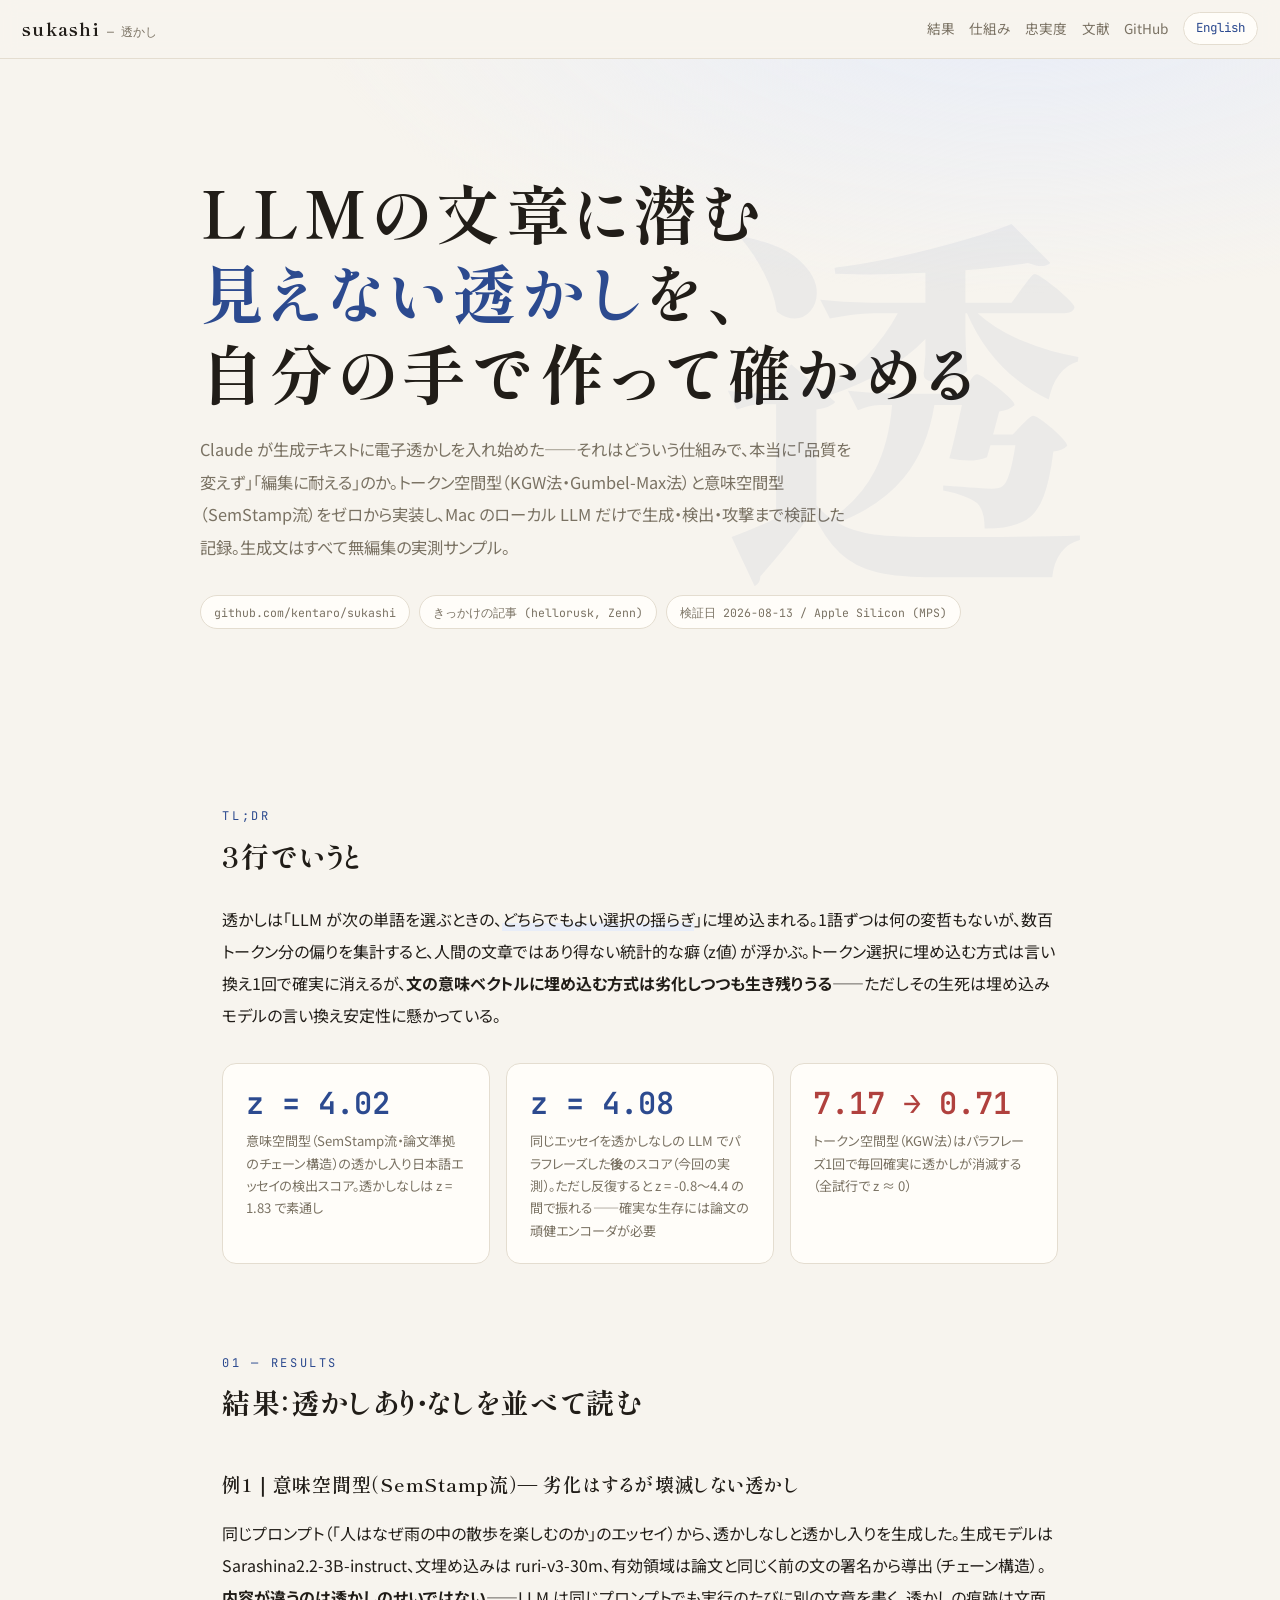
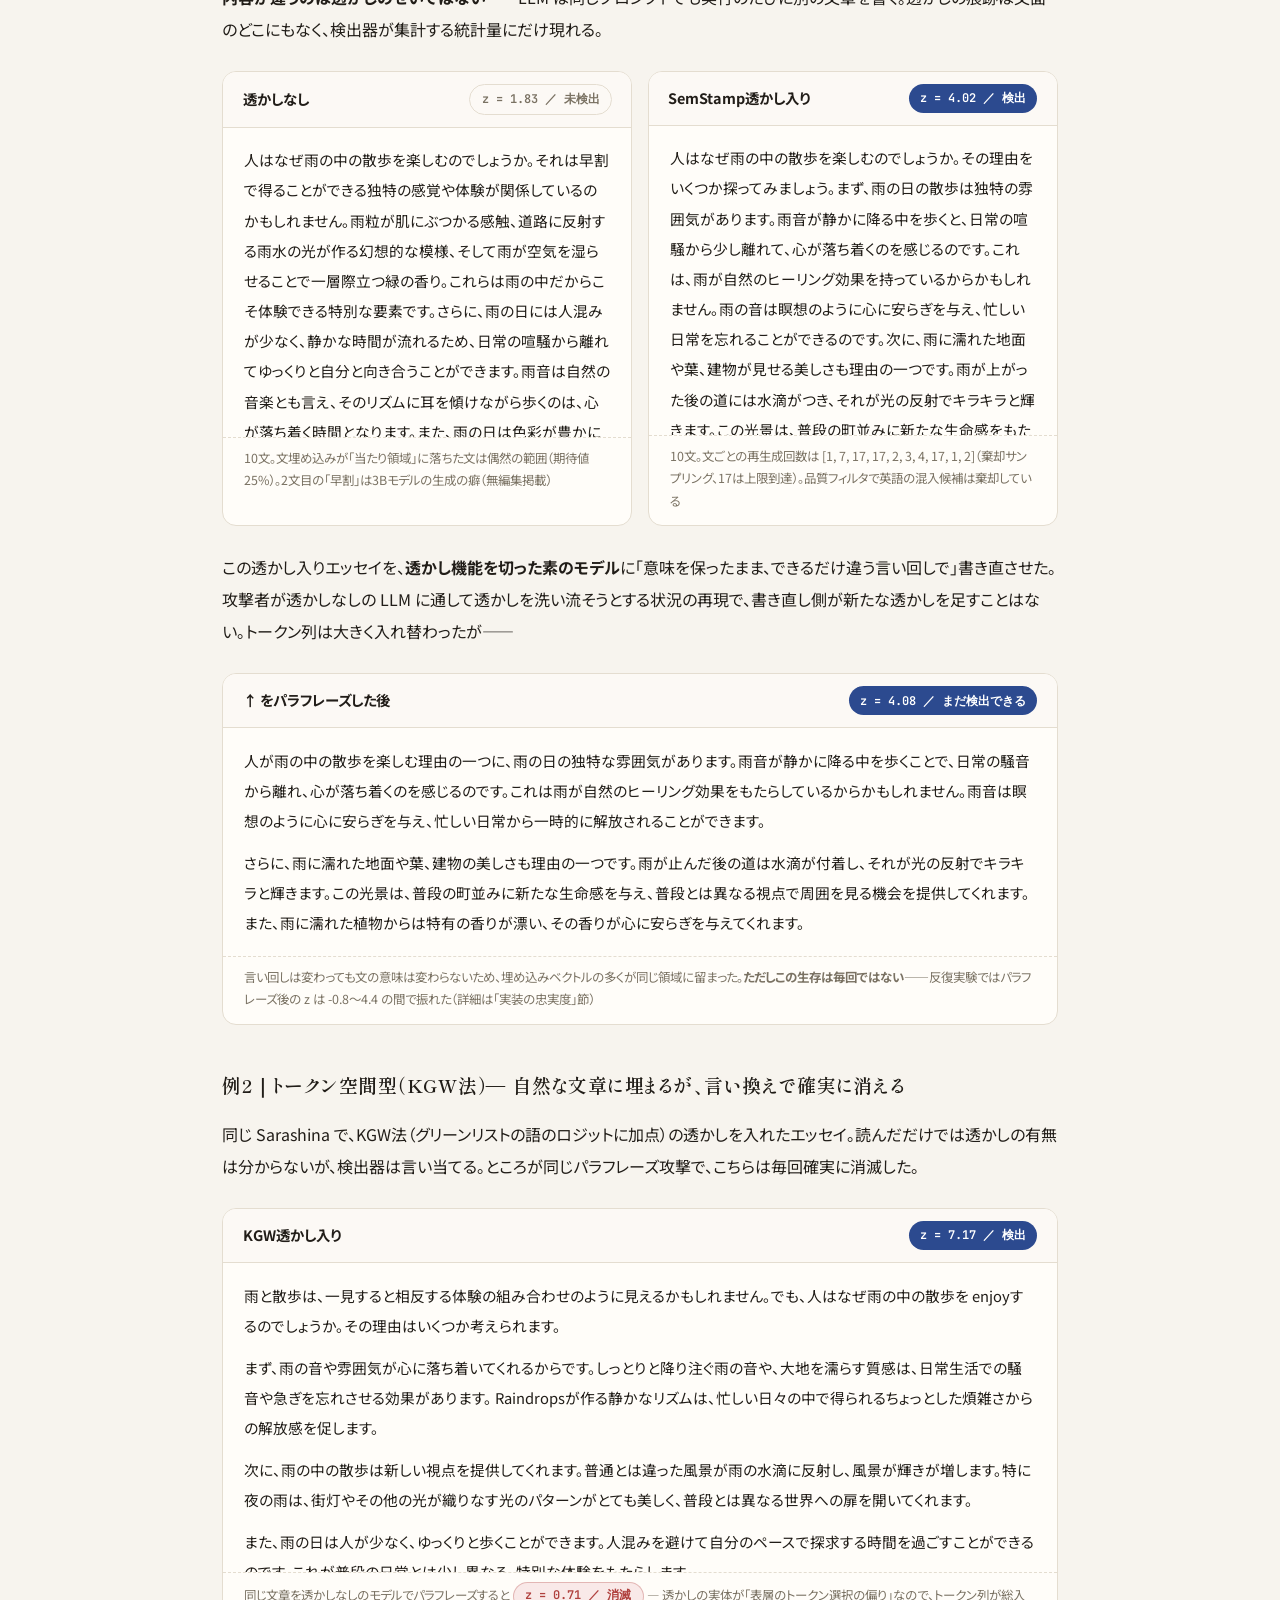
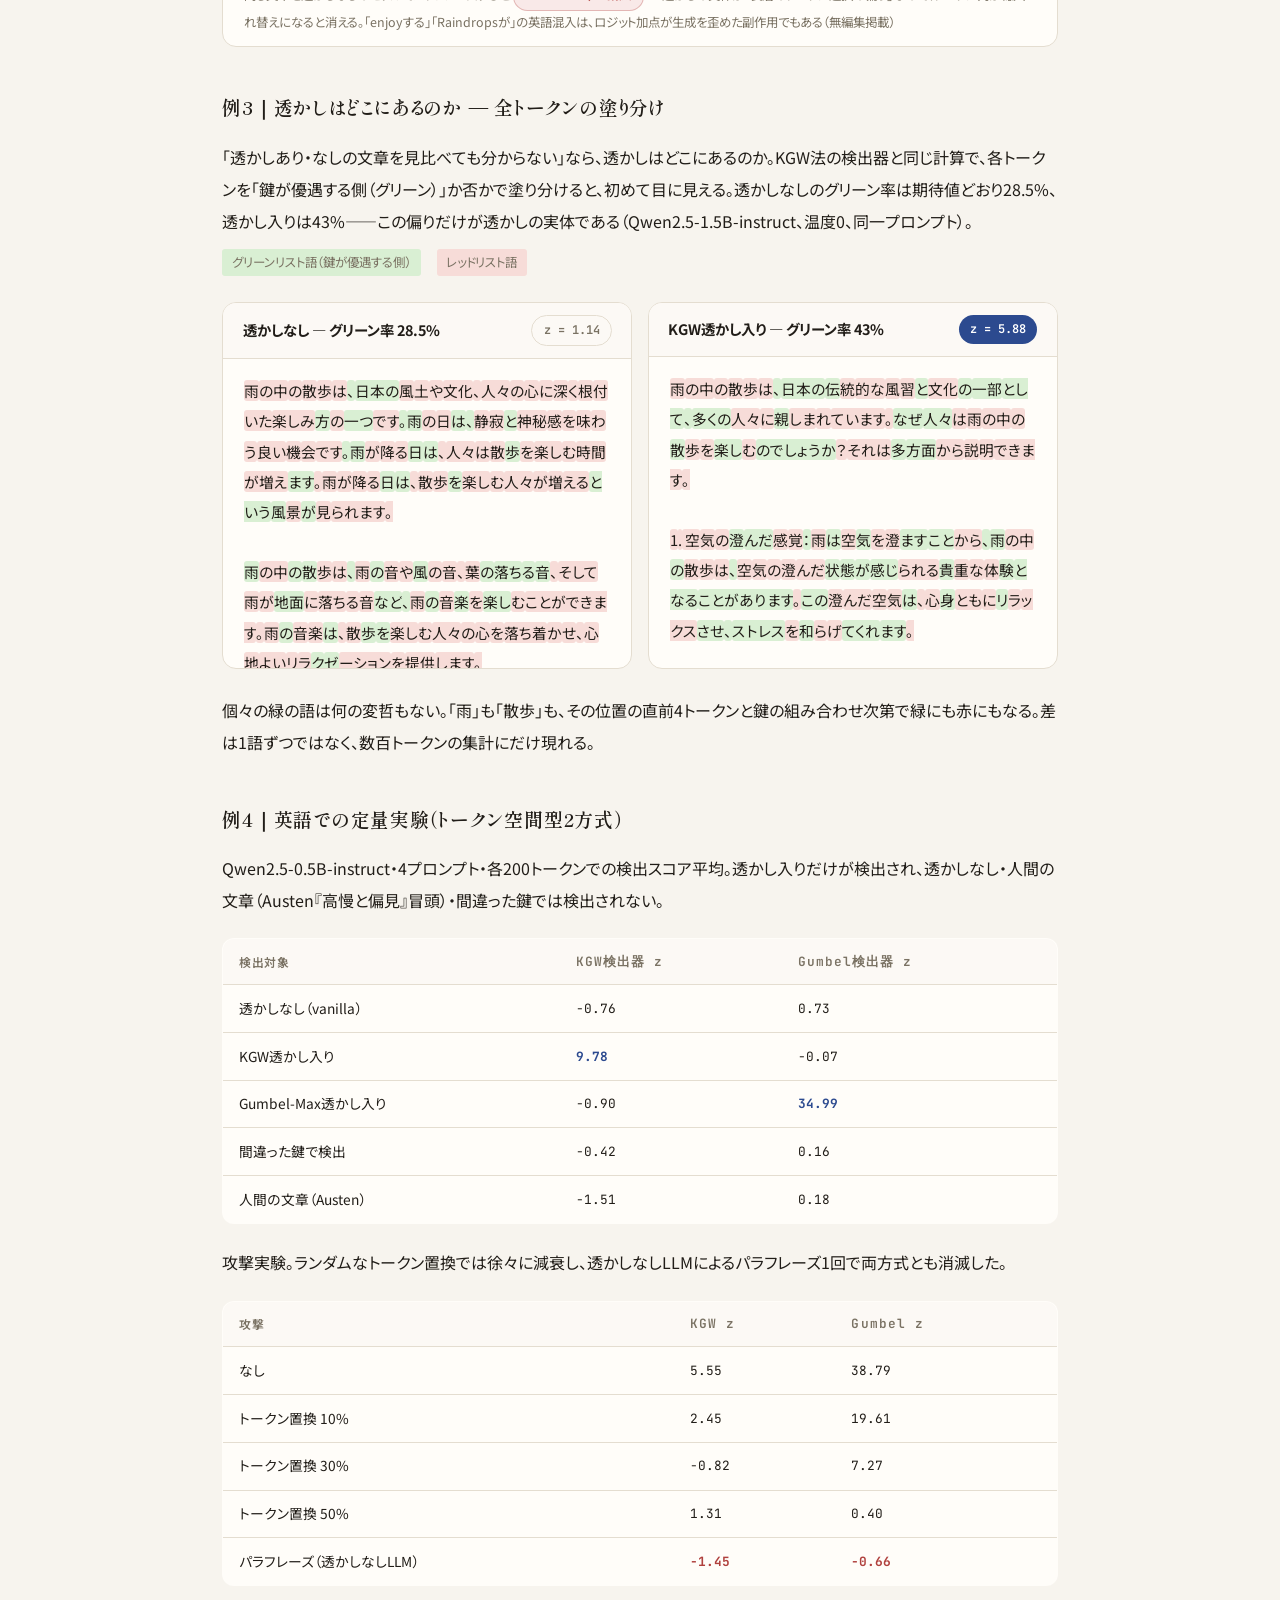
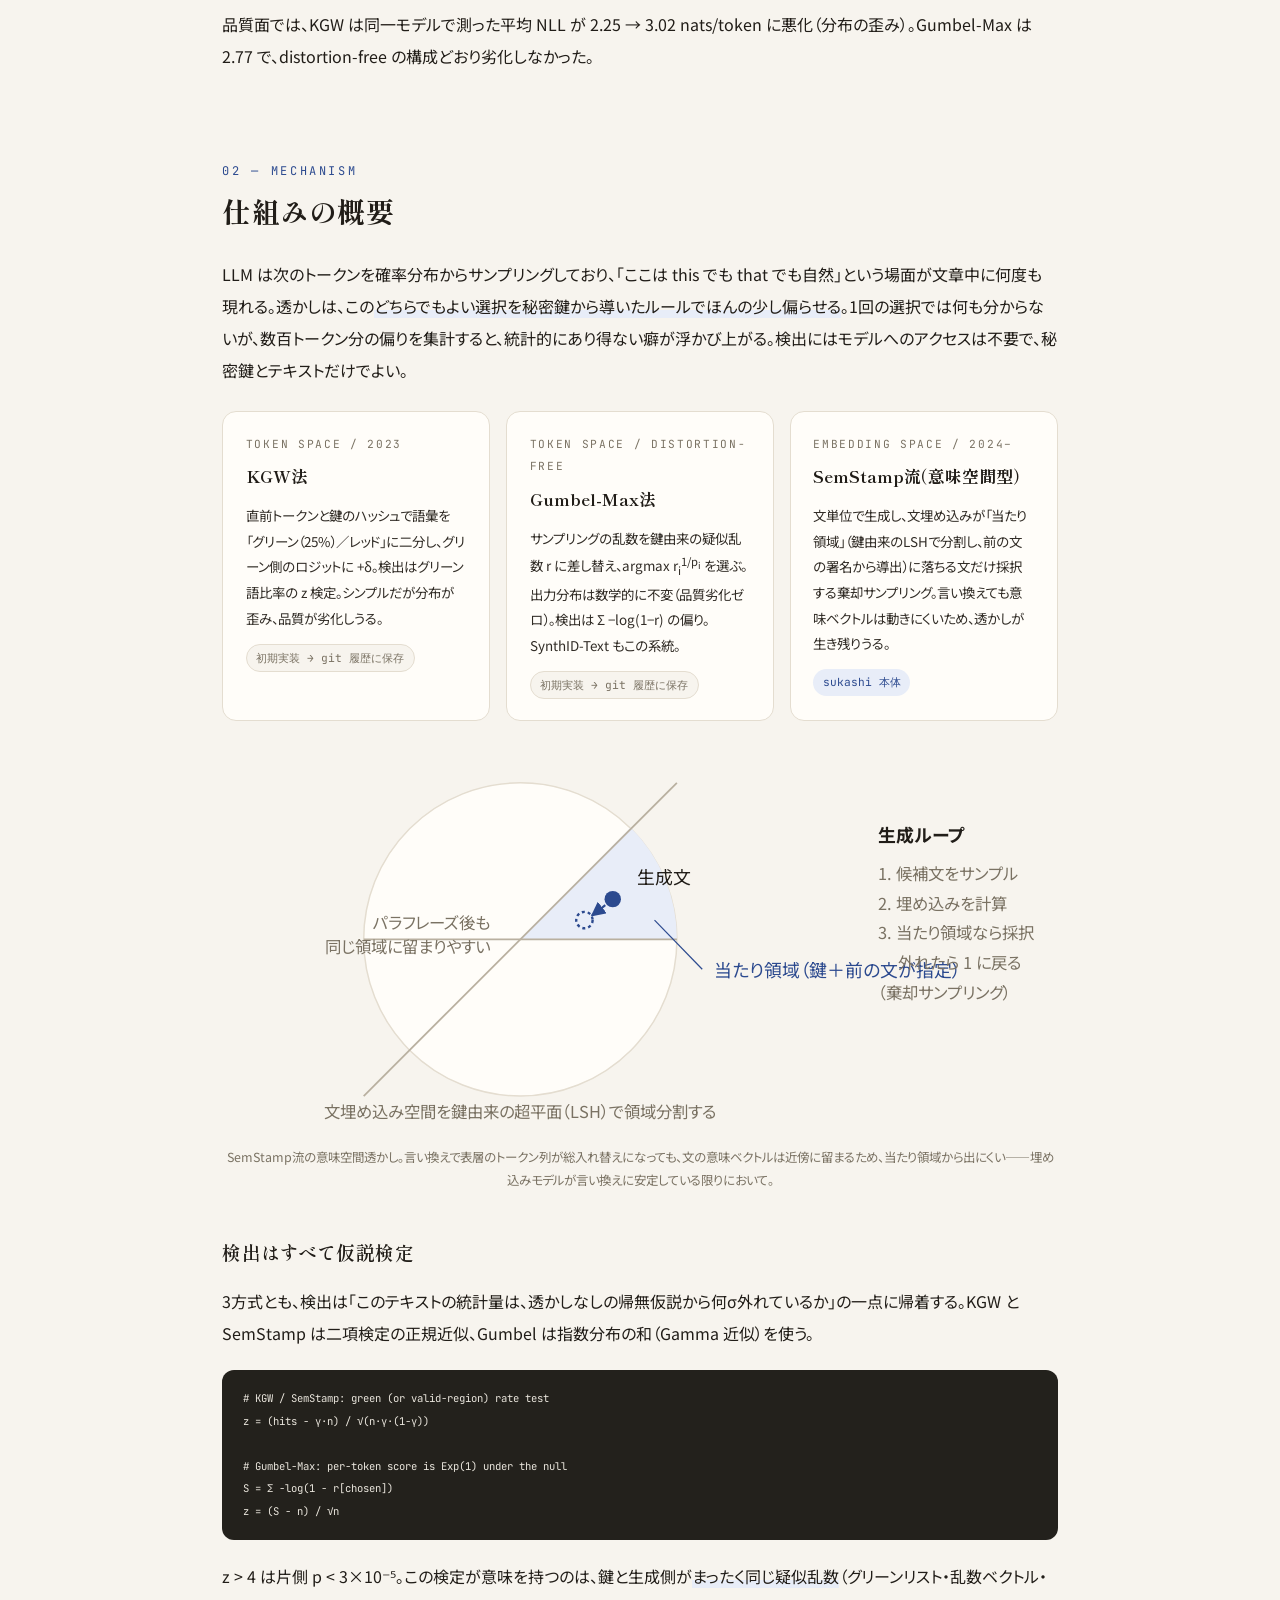
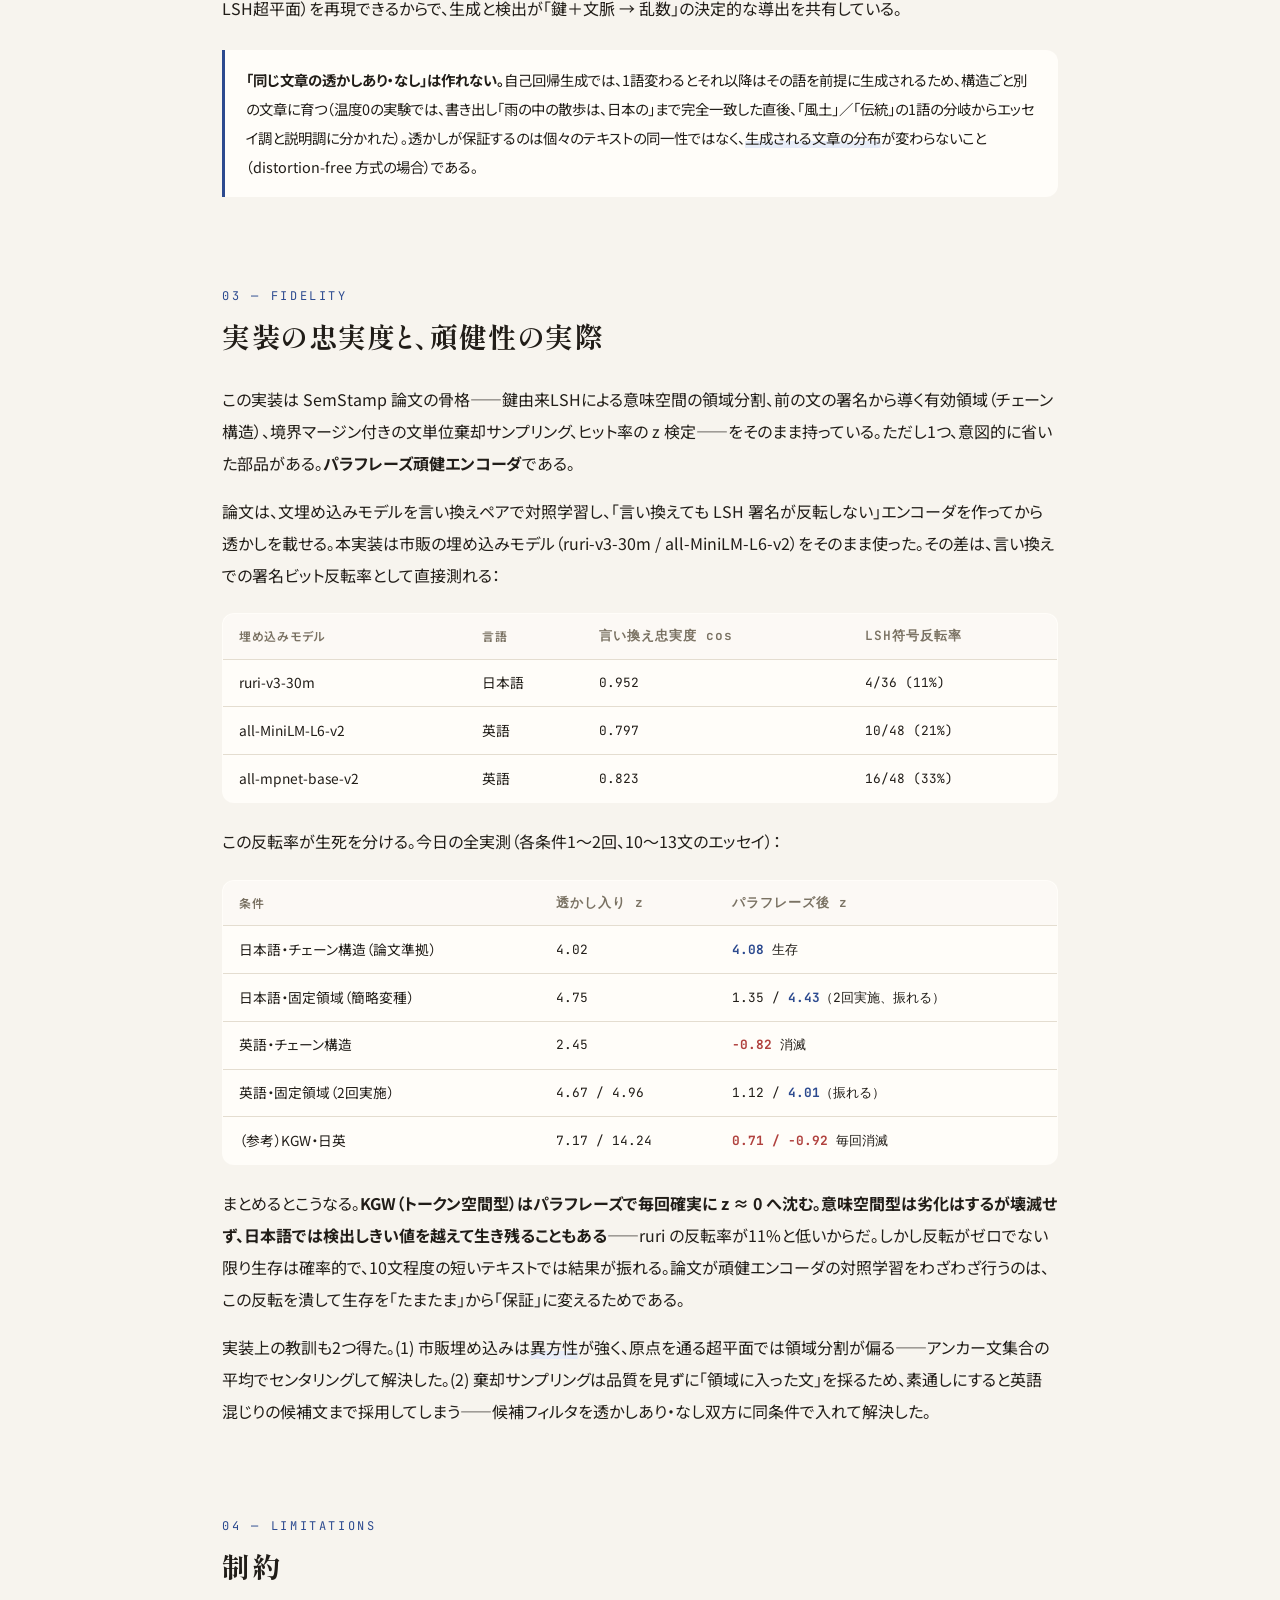
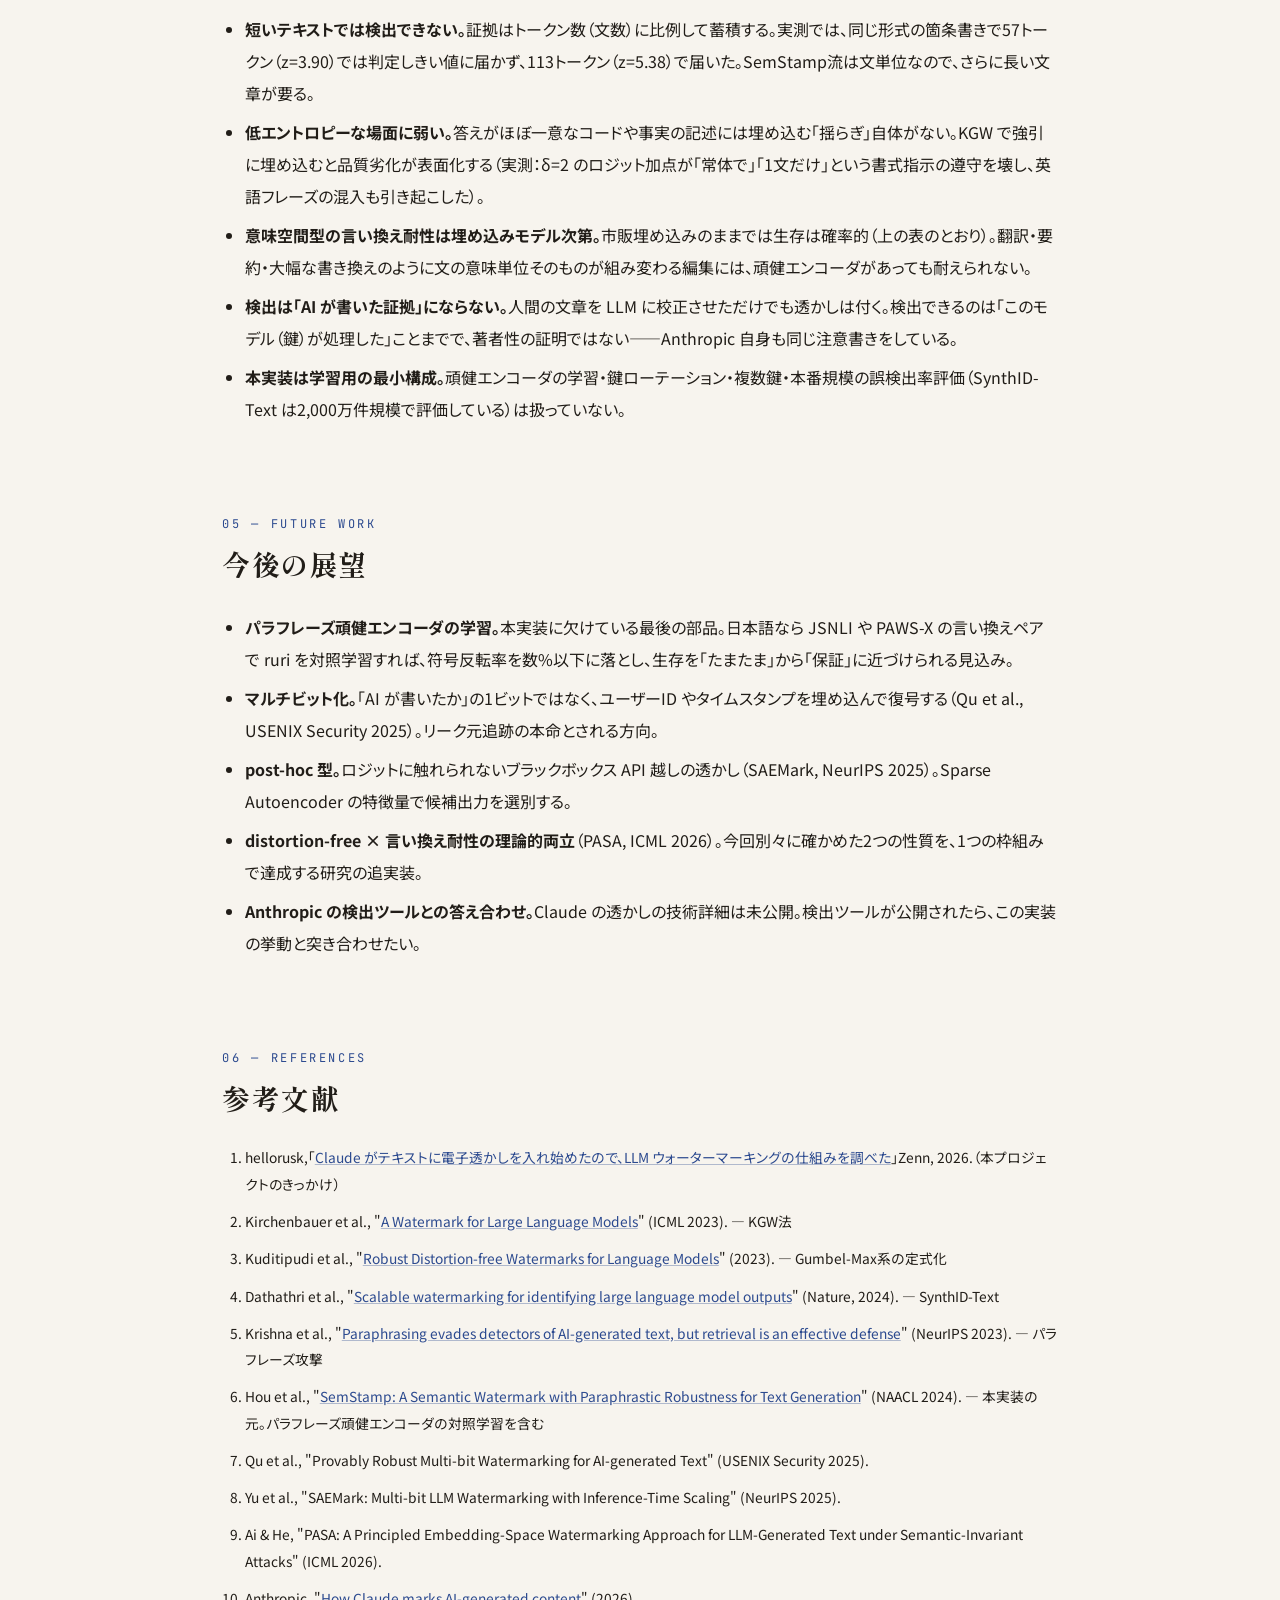
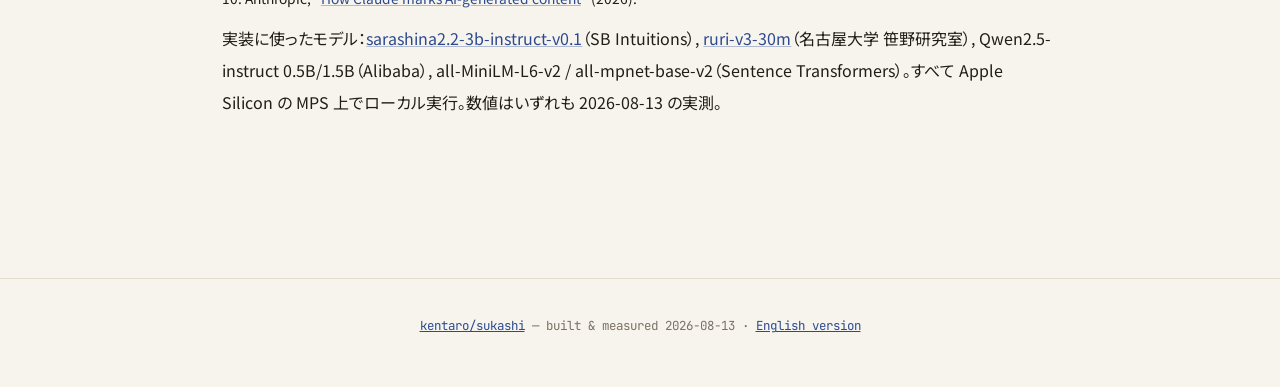
==== commit 11d84bc8: "Make English examples structurally comparable and refresh measurements" ====
--- a/docs/index.html
+++ b/docs/index.html
@@ -9,7 +9,7 @@
 <link rel="preconnect" href="https://fonts.googleapis.com">
 <link rel="preconnect" href="https://fonts.gstatic.com" crossorigin>
 <link href="https://fonts.googleapis.com/css2?family=Shippori+Mincho:wght@500;600;700&family=Noto+Sans+JP:wght@400;500;700&family=JetBrains+Mono:wght@400;600&display=swap" rel="stylesheet">
-<link rel="stylesheet" href="assets/style.css">
+<link rel="stylesheet" href="assets/style.css?v=2">
 </head>
 <body>
 
@@ -46,7 +46,7 @@
   <p>透かしは「LLM が次の単語を選ぶときの、<em>どちらでもよい選択の揺らぎ</em>」に埋め込まれる。1語ずつは何の変哲もないが、数百トークン分の偏りを集計すると、人間の文章ではあり得ない統計的な癖（z値）が浮かぶ。トークン選択に埋め込む方式は言い換え1回で確実に消えるが、<strong>文の意味ベクトルに埋め込む方式は劣化しつつも生き残りうる</strong>——ただしその生死は埋め込みモデルの言い換え安定性に懸かっている。</p>
   <div class="stats">
     <div class="stat"><div class="num">z = 4.02</div><div class="desc">意味空間型（SemStamp流・論文準拠のチェーン構造）の透かし入り日本語エッセイの検出スコア。透かしなしは z = 1.83 で素通し</div></div>
-    <div class="stat"><div class="num">z = 4.08</div><div class="desc">同じエッセイを透かしなしの LLM でパラフレーズした<strong>後</strong>のスコア（今回の実測）。ただし反復すると z = 1.1〜4.4 の間で振れる——確実な生存には論文の頑健エンコーダが必要</div></div>
+    <div class="stat"><div class="num">z = 4.08</div><div class="desc">同じエッセイを透かしなしの LLM でパラフレーズした<strong>後</strong>のスコア（今回の実測）。ただし反復すると z = -0.8〜4.4 の間で振れる——確実な生存には論文の頑健エンコーダが必要</div></div>
     <div class="stat"><div class="num dead">7.17 → 0.71</div><div class="desc">トークン空間型（KGW法）はパラフレーズ1回で毎回確実に透かしが消滅する（全試行で z ≈ 0）</div></div>
   </div>
 </section>
@@ -76,7 +76,7 @@
   <div class="sample">
     <div class="head"><span class="t">↑ をパラフレーズした後</span><span class="z hit">z = 4.08 ／ まだ検出できる</span></div>
     <div class="body"><p>人が雨の中の散歩を楽しむ理由の一つに、雨の日の独特な雰囲気があります。雨音が静かに降る中を歩くことで、日常の騒音から離れ、心が落ち着くのを感じるのです。これは雨が自然のヒーリング効果をもたらしているからかもしれません。雨音は瞑想のように心に安らぎを与え、忙しい日常から一時的に解放されることができます。</p><p>さらに、雨に濡れた地面や葉、建物の美しさも理由の一つです。雨が止んだ後の道は水滴が付着し、それが光の反射でキラキラと輝きます。この光景は、普段の町並みに新たな生命感を与え、普段とは異なる視点で周囲を見る機会を提供してくれます。また、雨に濡れた植物からは特有の香りが漂い、その香りが心に安らぎを与えてくれます。</p></div>
-    <div class="note">言い回しは変わっても文の意味は変わらないため、埋め込みベクトルの多くが同じ領域に留まった。<strong>ただしこの生存は毎回ではない</strong>——反復実験ではパラフレーズ後の z は 1.35〜4.43 の間で振れた（詳細は「実装の忠実度」節）</div>
+    <div class="note">言い回しは変わっても文の意味は変わらないため、埋め込みベクトルの多くが同じ領域に留まった。<strong>ただしこの生存は毎回ではない</strong>——反復実験ではパラフレーズ後の z は -0.8〜4.4 の間で振れた（詳細は「実装の忠実度」節）</div>
   </div>
 
   <h3>例2｜トークン空間型（KGW法）— 自然な文章に埋まるが、言い換えで確実に消える</h3>
@@ -219,7 +219,7 @@
     <tr><td>日本語・チェーン構造（論文準拠）</td><td class="mono">4.02</td><td class="mono"><span class="hi">4.08</span> 生存</td></tr>
     <tr><td>日本語・固定領域（簡略変種）</td><td class="mono">4.75</td><td class="mono">1.35 / <span class="hi">4.43</span>（2回実施、振れる）</td></tr>
     <tr><td>英語・チェーン構造</td><td class="mono">2.45</td><td class="mono"><span class="lo">-0.82</span> 消滅</td></tr>
-    <tr><td>英語・固定領域</td><td class="mono">4.67</td><td class="mono">1.12 減衰</td></tr>
+    <tr><td>英語・固定領域（2回実施）</td><td class="mono">4.67 / 4.96</td><td class="mono">1.12 / <span class="hi">4.01</span>（振れる）</td></tr>
     <tr><td>（参考）KGW・日英</td><td class="mono">7.17 / 14.24</td><td class="mono"><span class="lo">0.71 / -0.92</span> 毎回消滅</td></tr>
   </table></div>
   <p>まとめるとこうなる。<strong>KGW（トークン空間型）はパラフレーズで毎回確実に z ≈ 0 へ沈む。意味空間型は劣化はするが壊滅せず、日本語では検出しきい値を越えて生き残ることもある</strong>——ruri の反転率が11%と低いからだ。しかし反転がゼロでない限り生存は確率的で、10文程度の短いテキストでは結果が振れる。論文が頑健エンコーダの対照学習をわざわざ行うのは、この反転を潰して生存を「たまたま」から「保証」に変えるためである。</p>
--- a/docs/assets/style.css
+++ b/docs/assets/style.css
@@ -40,7 +40,8 @@
 nav .brand { font-family: var(--serif); font-weight: 700; font-size: 1.1rem; letter-spacing: 0.06em; text-decoration: none; color: var(--ink); }
 nav .brand small { font-family: var(--mono); font-weight: 400; color: var(--muted); margin-left: 0.6em; font-size: 0.72rem; letter-spacing: 0; }
 nav .links { display: flex; gap: 0.9rem; align-items: center; font-size: 0.85rem; }
-nav .links a { color: var(--muted); text-decoration: none; }
+nav .links a { color: var(--muted); text-decoration: none; white-space: nowrap; }
+nav .brand { white-space: nowrap; }
 nav .links a:hover { color: var(--indigo); }
 nav .lang {
   font-family: var(--mono); font-size: 0.78rem;
@@ -204,3 +205,17 @@
   font-size: 0.78rem; color: var(--muted); font-family: var(--mono);
 }
 footer a { color: var(--indigo); }
+
+/* ---------- mobile ---------- */
+@media (max-width: 680px) {
+  nav { padding: 0.7rem 1rem; }
+  nav .brand small { display: none; }
+  nav .links { gap: 0.7rem; font-size: 0.82rem; }
+  nav .links a[href^="#"] { display: none; }
+  header.hero { padding: 4.5rem 1.2rem 3.5rem; }
+  .hero h1 br { display: none; }
+  .hero h1 { font-size: clamp(1.9rem, 8.5vw, 2.5rem); letter-spacing: 0.05em; line-height: 1.45; }
+  .hero .glyph { font-size: 13rem; right: -2rem; opacity: 0.045; }
+  main { padding: 0 1.2rem 4rem; }
+  section > h2 { font-size: 1.45rem; }
+}
